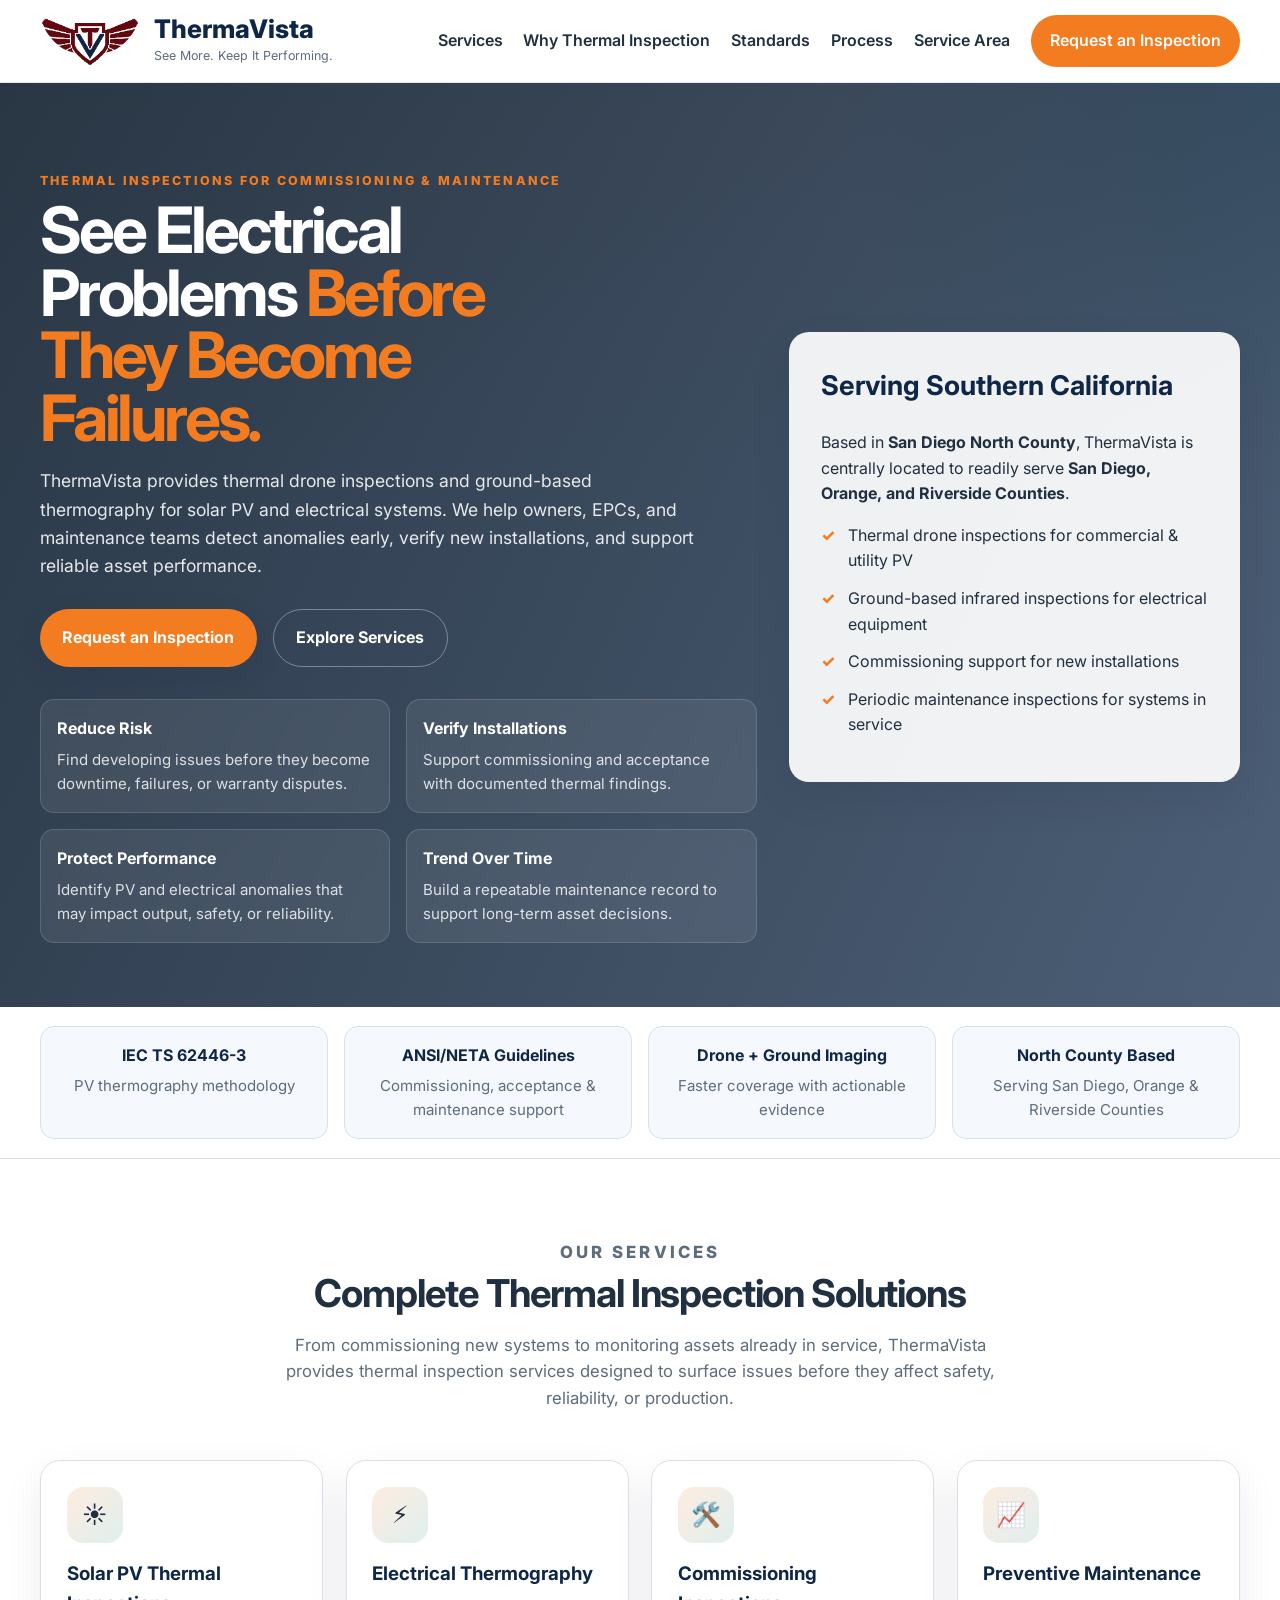
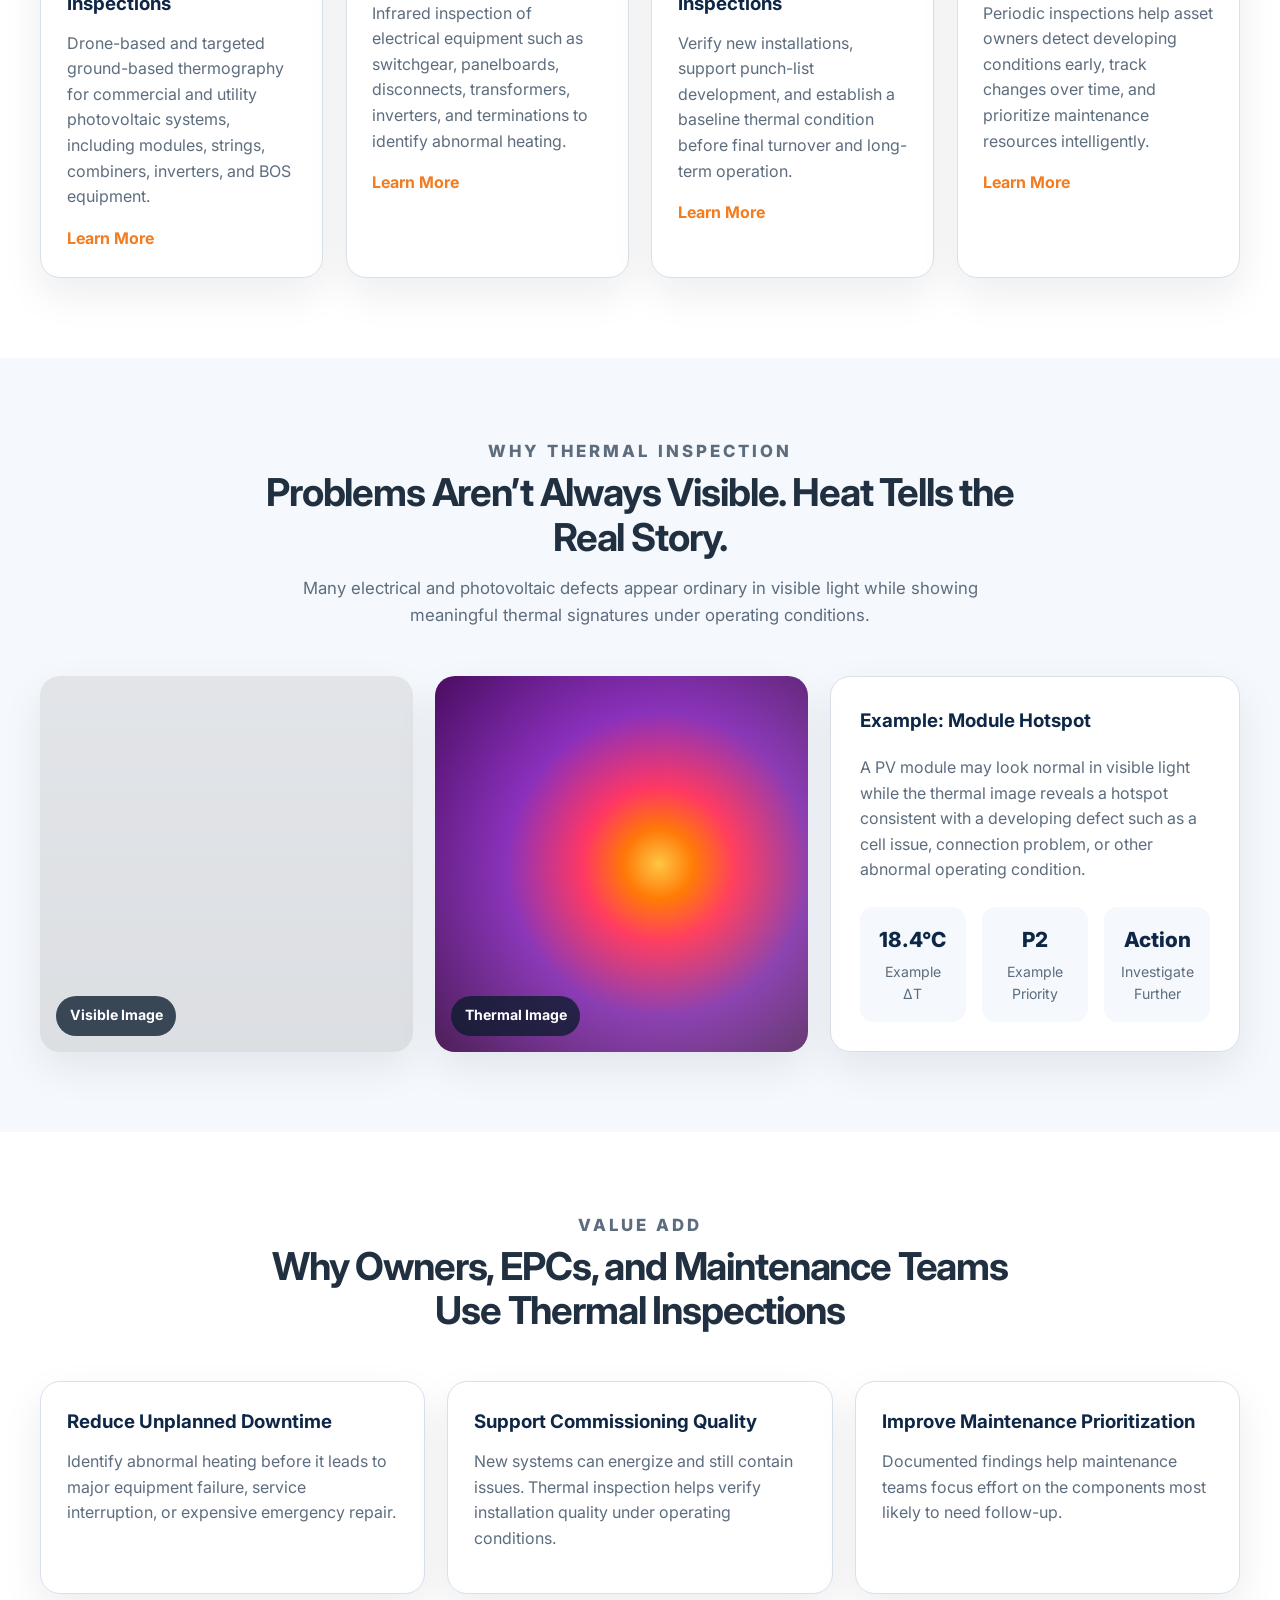
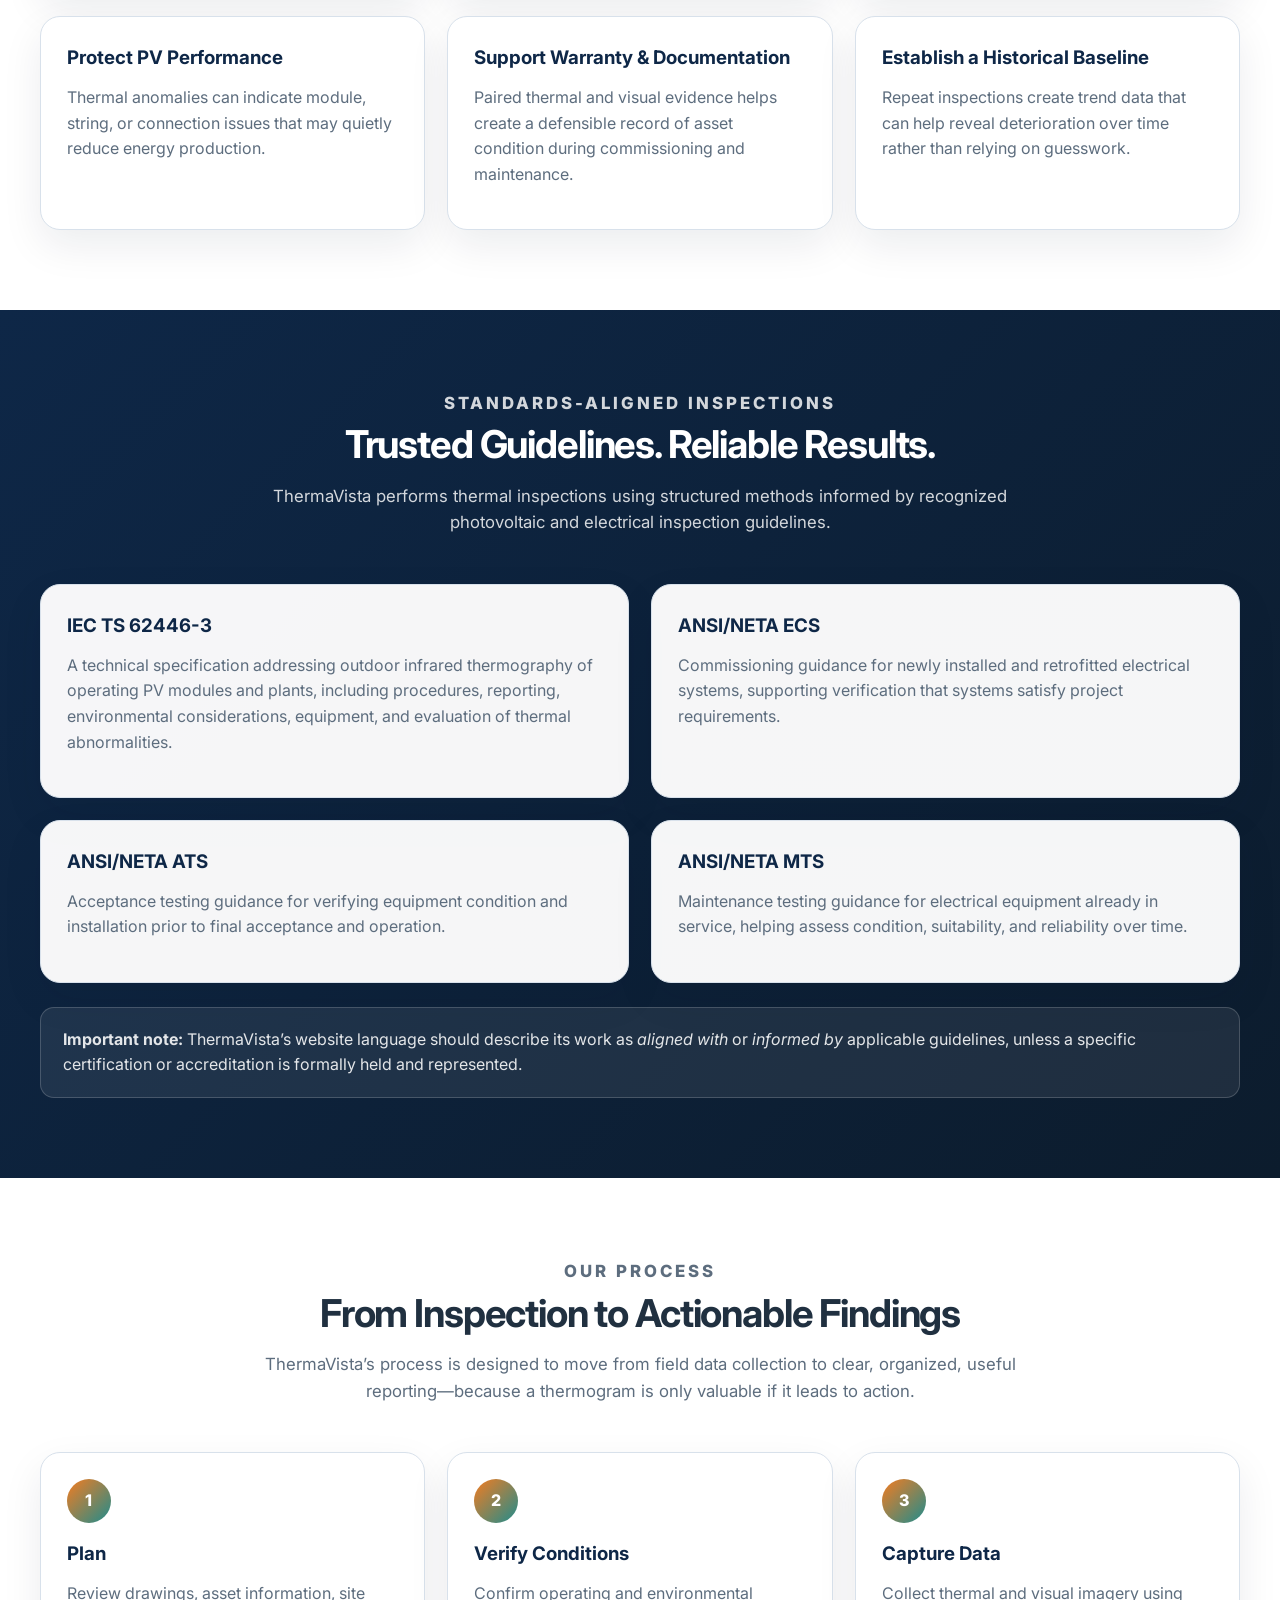
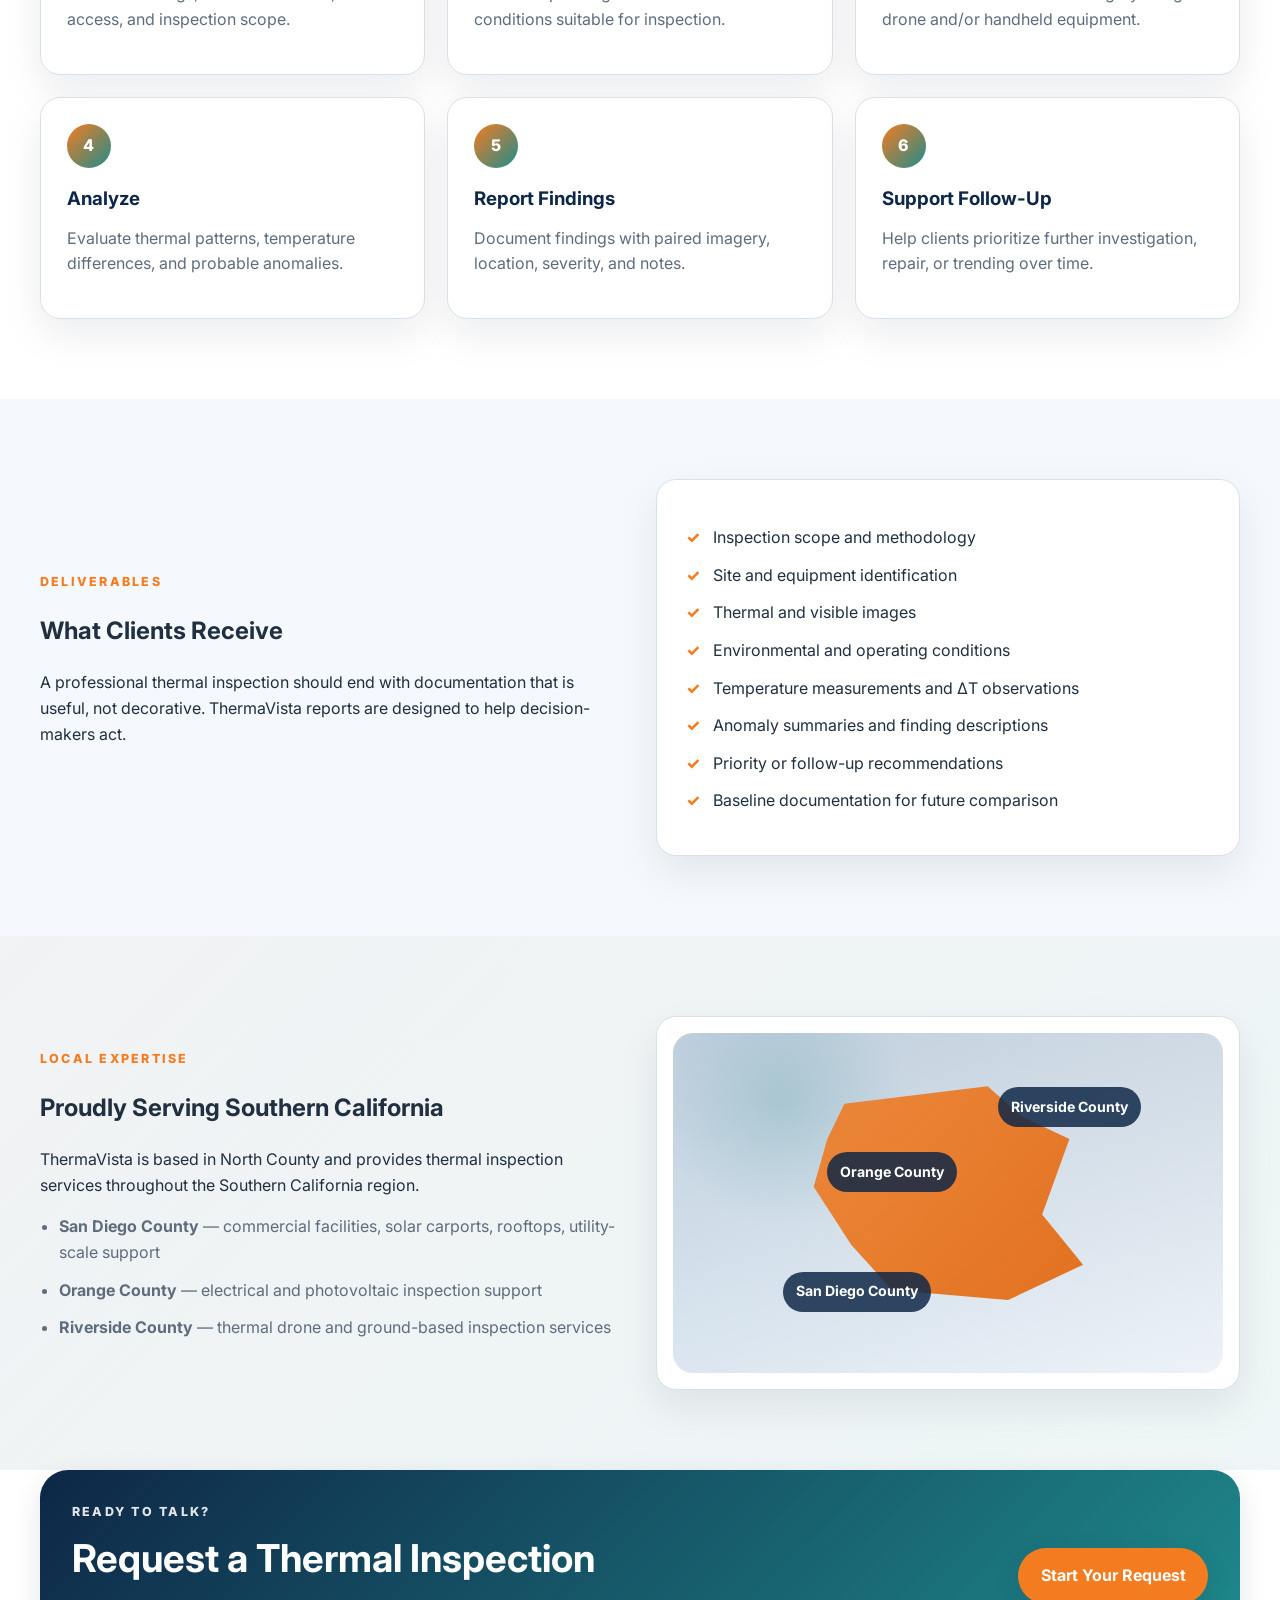
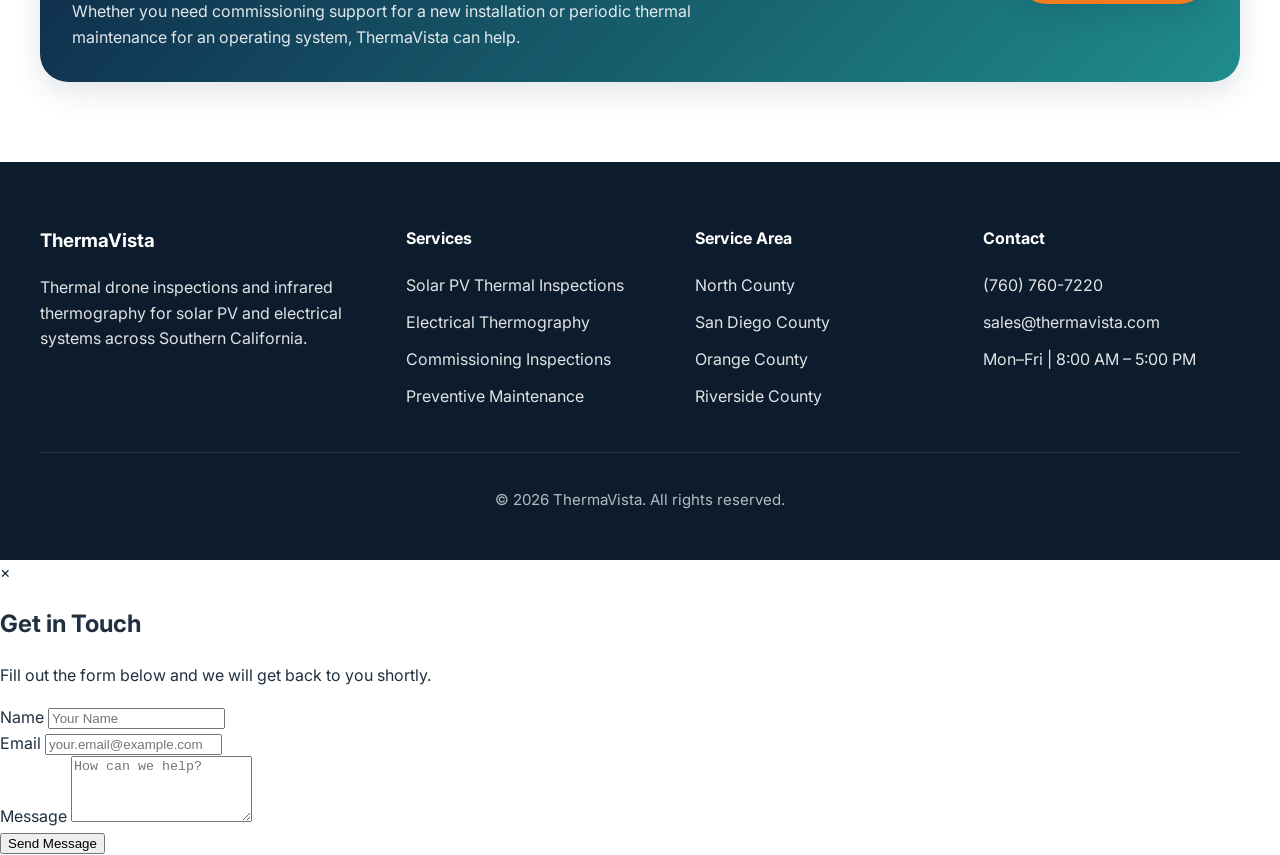
==== index.html @ e704f7e8 "Initial checkin of foundation files" ====
<!DOCTYPE html>

<!-- TODO:
  Add web3forms for email submissions for contacts
  -->
<html lang="en">
<head>
  <meta charset="UTF-8" />
  <meta
    name="viewport"
    content="width=device-width, initial-scale=1.0"
  />
  <meta
    name="description"
    content="ThermaVista provides thermal drone inspections and thermal camera inspections for commissioning and maintenance of solar PV and electrical systems throughout San Diego, Orange, and Riverside Counties."
  />
  <meta
    name="keywords"
    content="thermal inspection, thermography, drone thermal inspection, solar PV inspection, electrical thermography, infrared inspection, IEC TS 62446-3, ANSI NETA, San Diego, Orange County, Riverside County"
  />
  <meta name="author" content="ThermaVista" />
  <title>ThermaVista | Thermal Inspections for Solar PV & Electrical Systems</title>
  <link rel="preconnect" href="https://fonts.googleapis.com" />
  <link rel="preconnect" href="https://fonts.gstatic.com" crossorigin />
  <link
    href="https://fonts.googleapis.com/css2?family=Inter:wght@400;500;600;700;800&display=swap"
    rel="stylesheet"
  />
  <link rel="stylesheet" href="./css/style.css" />
</head>
<body>
<header class="site-header">
  <div class="container header-inner">
    <a href="#" class="brand" aria-label="ThermaVista Home">
      <div class="brand-mark"></div>
      <div class="brand-text">
        <span class="brand-name">ThermaVista</span>
        <span class="brand-tagline">See More. Keep It Performing.</span>
      </div>
    </a>

    <input type="checkbox" id="nav-toggle" class="nav-toggle" />
    <label for="nav-toggle" class="nav-toggle-label" aria-label="Toggle navigation">
      <span></span>
      <span></span>
      <span></span>
    </label>

    <nav class="site-nav" aria-label="Primary">
      <ul>
        <li><a href="#services">Services</a></li>
        <li><a href="#why">Why Thermal Inspection</a></li>
        <li><a href="#standards">Standards</a></li>
        <li><a href="#process">Process</a></li>
        <li><a href="#service-area">Service Area</a></li>
        <li><a href="#contact" class="btn btn-nav" onclick="togglePopup(true)">Request an Inspection</a></li> <!-- https://docs.web3forms.com/getting-started/examples/basic-html-contact-form -->
      </ul>
    </nav>
  </div>
</header>

<main>
  <!-- HERO -->
  <section class="hero">
    <div class="hero-overlay"></div>
    <div class="container hero-grid">
      <div class="hero-copy">
        <p class="eyebrow">THERMAL INSPECTIONS FOR COMMISSIONING & MAINTENANCE</p>
        <h1>
          See Electrical Problems
          <span>Before They Become Failures.</span>
        </h1>
        <p class="hero-text">
          ThermaVista provides thermal drone inspections and ground-based thermography
          for solar PV and electrical systems. We help owners, EPCs, and maintenance teams
          detect anomalies early, verify new installations, and support reliable asset performance.
        </p>

        <div class="hero-actions">
          <a href="#contact" class="btn btn-primary">Request an Inspection</a>
          <a href="#services" class="btn btn-secondary">Explore Services</a>
        </div>

        <div class="hero-highlights">
          <article class="highlight-card">
            <h3>Reduce Risk</h3>
            <p>Find developing issues before they become downtime, failures, or warranty disputes.</p>
          </article>
          <article class="highlight-card">
            <h3>Verify Installations</h3>
            <p>Support commissioning and acceptance with documented thermal findings.</p>
          </article>
          <article class="highlight-card">
            <h3>Protect Performance</h3>
            <p>Identify PV and electrical anomalies that may impact output, safety, or reliability.</p>
          </article>
          <article class="highlight-card">
            <h3>Trend Over Time</h3>
            <p>Build a repeatable maintenance record to support long-term asset decisions.</p>
          </article>
        </div>
      </div>

      <div class="hero-panel">
        <div class="hero-panel-card">
          <h2>Serving Southern California</h2>
          <p>
            Based in <strong>San Diego North County</strong>, ThermaVista is centrally located to readily serve
            <strong>San Diego, Orange, and Riverside Counties</strong>.
          </p>
          <ul class="check-list">
            <li>Thermal drone inspections for commercial & utility PV</li>
            <li>Ground-based infrared inspections for electrical equipment</li>
            <li>Commissioning support for new installations</li>
            <li>Periodic maintenance inspections for systems in service</li>
          </ul>
        </div>
      </div>
    </div>
  </section>

  <!-- TRUST BAR -->
  <section class="trust-bar">
    <div class="container trust-grid">
      <div class="trust-item">
        <strong>IEC TS 62446-3</strong>
        <span>PV thermography methodology</span>
      </div>
      <div class="trust-item">
        <strong>ANSI/NETA Guidelines</strong>
        <span>Commissioning, acceptance & maintenance support</span>
      </div>
      <div class="trust-item">
        <strong>Drone + Ground Imaging</strong>
        <span>Faster coverage with actionable evidence</span>
      </div>
      <div class="trust-item">
        <strong>North County Based</strong>
        <span>Serving San Diego, Orange & Riverside Counties</span>
      </div>
    </div>
  </section>

  <!-- SERVICES -->
  <section id="services" class="section">
    <div class="container">
      <div class="section-heading">
        <p class="eyebrow">OUR SERVICES</p>
        <h2>Complete Thermal Inspection Solutions</h2>
        <p>
          From commissioning new systems to monitoring assets already in service,
          ThermaVista provides thermal inspection services designed to surface issues
          before they affect safety, reliability, or production.
        </p>
      </div>

      <div class="card-grid four-up">
        <article class="service-card">
          <div class="card-icon">☀️</div>
          <h3>Solar PV Thermal Inspections</h3>
          <p>
            Drone-based and targeted ground-based thermography for commercial and utility
            photovoltaic systems, including modules, strings, combiners, inverters, and BOS equipment.
          </p>
          <a href="#contact" class="text-link">Learn More</a>
        </article>

        <article class="service-card">
          <div class="card-icon">⚡</div>
          <h3>Electrical Thermography</h3>
          <p>
            Infrared inspection of electrical equipment such as switchgear, panelboards,
            disconnects, transformers, inverters, and terminations to identify abnormal heating.
          </p>
          <a href="#contact" class="text-link">Learn More</a>
        </article>

        <article class="service-card">
          <div class="card-icon">🛠️</div>
          <h3>Commissioning Inspections</h3>
          <p>
            Verify new installations, support punch-list development, and establish a baseline
            thermal condition before final turnover and long-term operation.
          </p>
          <a href="#contact" class="text-link">Learn More</a>
        </article>

        <article class="service-card">
          <div class="card-icon">📈</div>
          <h3>Preventive Maintenance</h3>
          <p>
            Periodic inspections help asset owners detect developing conditions early,
            track changes over time, and prioritize maintenance resources intelligently.
          </p>
          <a href="#contact" class="text-link">Learn More</a>
        </article>
      </div>
    </div>
  </section>

  <!-- WHY -->
  <section id="why" class="section section-alt">
    <div class="container">
      <div class="section-heading">
        <p class="eyebrow">WHY THERMAL INSPECTION</p>
        <h2>Problems Aren’t Always Visible. Heat Tells the Real Story.</h2>
        <p>
          Many electrical and photovoltaic defects appear ordinary in visible light
          while showing meaningful thermal signatures under operating conditions.
        </p>
      </div>

      <div class="why-grid">
        <div class="image-panel visible-image">
          <div class="image-label">Visible Image</div>
        </div>

        <div class="image-panel thermal-image">
          <div class="image-label">Thermal Image</div>
        </div>

        <article class="finding-card">
          <h3>Example: Module Hotspot</h3>
          <p>
            A PV module may look normal in visible light while the thermal image reveals
            a hotspot consistent with a developing defect such as a cell issue, connection
            problem, or other abnormal operating condition.
          </p>

          <div class="finding-metrics">
            <div class="metric">
              <span class="metric-value">18.4°C</span>
              <span class="metric-label">Example ΔT</span>
            </div>
            <div class="metric">
              <span class="metric-value">P2</span>
              <span class="metric-label">Example Priority</span>
            </div>
            <div class="metric">
              <span class="metric-value">Action</span>
              <span class="metric-label">Investigate Further</span>
            </div>
          </div>
        </article>
      </div>
    </div>
  </section>

  <!-- VALUE -->
  <section class="section">
    <div class="container">
      <div class="section-heading">
        <p class="eyebrow">VALUE ADD</p>
        <h2>Why Owners, EPCs, and Maintenance Teams Use Thermal Inspections</h2>
      </div>

      <div class="card-grid three-up">
        <article class="value-card">
          <h3>Reduce Unplanned Downtime</h3>
          <p>
            Identify abnormal heating before it leads to major equipment failure,
            service interruption, or expensive emergency repair.
          </p>
        </article>

        <article class="value-card">
          <h3>Support Commissioning Quality</h3>
          <p>
            New systems can energize and still contain issues. Thermal inspection helps
            verify installation quality under operating conditions.
          </p>
        </article>

        <article class="value-card">
          <h3>Improve Maintenance Prioritization</h3>
          <p>
            Documented findings help maintenance teams focus effort on the components
            most likely to need follow-up.
          </p>
        </article>

        <article class="value-card">
          <h3>Protect PV Performance</h3>
          <p>
            Thermal anomalies can indicate module, string, or connection issues that may
            quietly reduce energy production.
          </p>
        </article>

        <article class="value-card">
          <h3>Support Warranty & Documentation</h3>
          <p>
            Paired thermal and visual evidence helps create a defensible record of asset
            condition during commissioning and maintenance.
          </p>
        </article>

        <article class="value-card">
          <h3>Establish a Historical Baseline</h3>
          <p>
            Repeat inspections create trend data that can help reveal deterioration over
            time rather than relying on guesswork.
          </p>
        </article>
      </div>
    </div>
  </section>

  <!-- STANDARDS -->
  <section id="standards" class="section section-dark">
    <div class="container">
      <div class="section-heading section-heading-light">
        <p class="eyebrow">STANDARDS-ALIGNED INSPECTIONS</p>
        <h2>Trusted Guidelines. Reliable Results.</h2>
        <p>
          ThermaVista performs thermal inspections using structured methods informed by
          recognized photovoltaic and electrical inspection guidelines.
        </p>
      </div>

      <div class="standards-grid">
        <article class="standard-card">
          <h3>IEC TS 62446-3</h3>
          <p>
            A technical specification addressing outdoor infrared thermography of operating
            PV modules and plants, including procedures, reporting, environmental considerations,
            equipment, and evaluation of thermal abnormalities.
          </p>
        </article>

        <article class="standard-card">
          <h3>ANSI/NETA ECS</h3>
          <p>
            Commissioning guidance for newly installed and retrofitted electrical systems,
            supporting verification that systems satisfy project requirements.
          </p>
        </article>

        <article class="standard-card">
          <h3>ANSI/NETA ATS</h3>
          <p>
            Acceptance testing guidance for verifying equipment condition and installation
            prior to final acceptance and operation.
          </p>
        </article>

        <article class="standard-card">
          <h3>ANSI/NETA MTS</h3>
          <p>
            Maintenance testing guidance for electrical equipment already in service, helping
            assess condition, suitability, and reliability over time.
          </p>
        </article>
      </div>

      <div class="standards-note">
        <p>
          <strong>Important note:</strong> ThermaVista’s website language should describe
          its work as <em>aligned with</em> or <em>informed by</em> applicable guidelines,
          unless a specific certification or accreditation is formally held and represented.
        </p>
      </div>
    </div>
  </section>

  <!-- PROCESS -->
  <section id="process" class="section">
    <div class="container">
      <div class="section-heading">
        <p class="eyebrow">OUR PROCESS</p>
        <h2>From Inspection to Actionable Findings</h2>
        <p>
          ThermaVista’s process is designed to move from field data collection to clear,
          organized, useful reporting—because a thermogram is only valuable if it leads to action.
        </p>
      </div>

      <div class="process-grid">
        <article class="process-step">
          <span class="step-number">1</span>
          <h3>Plan</h3>
          <p>Review drawings, asset information, site access, and inspection scope.</p>
        </article>

        <article class="process-step">
          <span class="step-number">2</span>
          <h3>Verify Conditions</h3>
          <p>Confirm operating and environmental conditions suitable for inspection.</p>
        </article>

        <article class="process-step">
          <span class="step-number">3</span>
          <h3>Capture Data</h3>
          <p>Collect thermal and visual imagery using drone and/or handheld equipment.</p>
        </article>

        <article class="process-step">
          <span class="step-number">4</span>
          <h3>Analyze</h3>
          <p>Evaluate thermal patterns, temperature differences, and probable anomalies.</p>
        </article>

        <article class="process-step">
          <span class="step-number">5</span>
          <h3>Report Findings</h3>
          <p>Document findings with paired imagery, location, severity, and notes.</p>
        </article>

        <article class="process-step">
          <span class="step-number">6</span>
          <h3>Support Follow-Up</h3>
          <p>Help clients prioritize further investigation, repair, or trending over time.</p>
        </article>
      </div>
    </div>
  </section>

  <!-- DELIVERABLES -->
  <section class="section section-alt">
    <div class="container deliverables-grid">
      <div>
        <p class="eyebrow">DELIVERABLES</p>
        <h2>What Clients Receive</h2>
        <p>
          A professional thermal inspection should end with documentation that is useful,
          not decorative. ThermaVista reports are designed to help decision-makers act.
        </p>
      </div>

      <div class="deliverables-card">
        <ul class="check-list">
          <li>Inspection scope and methodology</li>
          <li>Site and equipment identification</li>
          <li>Thermal and visible images</li>
          <li>Environmental and operating conditions</li>
          <li>Temperature measurements and ΔT observations</li>
          <li>Anomaly summaries and finding descriptions</li>
          <li>Priority or follow-up recommendations</li>
          <li>Baseline documentation for future comparison</li>
        </ul>
      </div>
    </div>
  </section>

  <!-- SERVICE AREA -->
  <section id="service-area" class="section service-area">
    <div class="container service-area-grid">
      <div>
        <p class="eyebrow">LOCAL EXPERTISE</p>
        <h2>Proudly Serving Southern California</h2>
        <p>
          ThermaVista is based in North County and provides thermal inspection services
          throughout the Southern California region.
        </p>
        <ul class="service-area-list">
          <li><strong>San Diego County</strong> — commercial facilities, solar carports, rooftops, utility-scale support</li>
          <li><strong>Orange County</strong> — electrical and photovoltaic inspection support</li>
          <li><strong>Riverside County</strong> — thermal drone and ground-based inspection services</li>
        </ul>
      </div>

      <div class="map-card">
        <div class="map-placeholder">
          <div class="map-region sd">San Diego County</div>
          <div class="map-region oc">Orange County</div>
          <div class="map-region rc">Riverside County</div>
        </div>
      </div>
    </div>
  </section>

  <!-- CTA -->
  <section class="cta-section">
    <div class="container cta-card">
      <div>
        <p class="eyebrow">READY TO TALK?</p>
        <h2>Request a Thermal Inspection</h2>
        <p>
          Whether you need commissioning support for a new installation or periodic
          thermal maintenance for an operating system, ThermaVista can help.
        </p>
      </div>
      <a href="#contact" class="btn btn-primary">Start Your Request</a>
    </div>
  </section>
</main>

<footer id="contact" class="site-footer">
  <div class="container footer-grid">
    <div>
      <h3>ThermaVista</h3>
      <p>
        Thermal drone inspections and infrared thermography for solar PV and
        electrical systems across Southern California.
      </p>
    </div>

    <div>
      <h4>Services</h4>
      <ul class="footer-links">
        <li><a href="#services">Solar PV Thermal Inspections</a></li>
        <li><a href="#services">Electrical Thermography</a></li>
        <li><a href="#services">Commissioning Inspections</a></li>
        <li><a href="#services">Preventive Maintenance</a></li>
      </ul>
    </div>

    <div>
      <h4>Service Area</h4>
      <ul class="footer-links">
        <li>North County</li>
        <li>San Diego County</li>
        <li>Orange County</li>
        <li>Riverside County</li>
      </ul>
    </div>

    <div>
      <h4>Contact</h4>
      <ul class="footer-links">
        <li><a href="tel:+17607607220">(760) 760-7220</a></li>
        <li><a href="mailto:sales@thermavista.com">sales@thermavista.com</a></li>
        <li>Mon–Fri | 8:00 AM – 5:00 PM</li>
      </ul>
    </div>
  </div>

  <div class="container footer-bottom">
    <p>© 2026 ThermaVista. All rights reserved.</p>
  </div>
</footer>

<!-- Popup Modal Overlay -->
<div id="contactModal" class="modal-overlay">
  <div class="modal-content">
    <!-- Close Button -->
    <span class="close-btn" onclick="togglePopup(false)">&times;</span>

    <h2>Get in Touch</h2>
    <p>Fill out the form below and we will get back to you shortly.</p>

    <!-- Contact Form -->
    <form id="contactForm" onsubmit="handleFormSubmit(event)">
      <div class="form-group">
        <label for="name">Name</label>
        <input type="text" id="name" required placeholder="Your Name">
      </div>

      <div class="form-group">
        <label for="email">Email</label>
        <input type="email" id="email" required placeholder="your.email@example.com">
      </div>

      <div class="form-group">
        <label for="message">Message</label>
        <textarea id="message" rows="4" required placeholder="How can we help?"></textarea>
      </div>

      <button type="submit" class="submit-btn">Send Message</button>
    </form>
  </div>
</div>


</body>
</html>
---- css/style.css ----
:root {
  --color-navy: #0e2747;
  --color-navy-2: #14365f;
  --color-teal: #1f8c8d;
  --color-orange: #f47c20;
  --color-orange-dark: #df6710;
  --color-white: #ffffff;
  --color-bg: #f5f8fc;
  --color-bg-alt: #eef3f8;
  --color-border: #d8e1eb;
  --color-text: #203040;
  --color-text-soft: #5d6d7e;
  --color-dark: #0c1c2d;
  --shadow-soft: 0 16px 40px rgba(8, 28, 52, 0.08);
  --shadow-card: 0 10px 28px rgba(14, 39, 71, 0.12);
  --radius-lg: 20px;
  --radius-md: 14px;
  --radius-sm: 10px;
  --max-width: 1200px;
  --transition: 0.25s ease;
}

*,
*::before,
*::after {
  box-sizing: border-box;
}

html {
  scroll-behavior: smooth;
}

body {
  margin: 0;
  font-family: "Inter", system-ui, -apple-system, BlinkMacSystemFont, "Segoe UI", sans-serif;
  color: var(--color-text);
  background: var(--color-white);
  line-height: 1.6;
}

img {
  max-width: 100%;
  display: block;
}

a {
  color: inherit;
  text-decoration: none;
}

ul {
  padding-left: 1.2rem;
}

.container {
  width: min(100% - 2rem, var(--max-width));
  margin: 0 auto;
}

.section {
  padding: 5rem 0;
}

.section-alt {
  background: var(--color-bg);
}

.section-dark {
  background: linear-gradient(135deg, var(--color-navy), var(--color-dark));
  color: var(--color-white);
}

.section-heading {
  max-width: 760px;
  margin: 0 auto 3rem;
  text-align: center;
}

.section-heading h2 {
  margin: 0.35rem 0 1rem;
  font-size: clamp(2rem, 3vw, 2.75rem);
  line-height: 1.15;
  letter-spacing: -0.03em;
}

.section-heading p {
  margin: 0;
  color: var(--color-text-soft);
  font-size: 1.05rem;
}

.section-heading-light p {
  color: rgba(255, 255, 255, 0.82);
}

.eyebrow {
  margin: 0;
  font-size: 0.78rem;
  font-weight: 800;
  letter-spacing: 0.18em;
  color: var(--color-orange);
}

.btn {
  display: inline-flex;
  align-items: center;
  justify-content: center;
  padding: 0.95rem 1.4rem;
  border-radius: 999px;
  font-weight: 700;
  transition: transform var(--transition), background var(--transition), color var(--transition), border var(--transition);
  cursor: pointer;
}

.btn:hover {
  transform: translateY(-2px);
}

.btn-primary {
  background: var(--color-orange);
  color: var(--color-white);
  box-shadow: var(--shadow-card);
}

.btn-primary:hover {
  background: var(--color-orange-dark);
}

.btn-secondary {
  background: transparent;
  color: var(--color-white);
  border: 1.5px solid rgba(255, 255, 255, 0.35);
}

.btn-secondary:hover {
  border-color: rgba(255, 255, 255, 0.7);
}

.btn-nav {
  background: var(--color-orange);
  color: var(--color-white) !important;
  padding: 0.8rem 1.2rem;
}

.text-link {
  font-weight: 700;
  color: var(--color-orange);
}

.text-link:hover {
  text-decoration: underline;
}

/* HEADER */
.site-header {
  position: sticky;
  top: 0;
  z-index: 1000;
  background: rgba(255, 255, 255, 0.95);
  backdrop-filter: blur(12px);
  border-bottom: 1px solid rgba(216, 225, 235, 0.7);
}

.header-inner {
  display: flex;
  align-items: center;
  justify-content: space-between;
  min-height: 82px;
  gap: 1.25rem;
}

.brand {
  display: flex;
  align-items: center;
  gap: 0.9rem;
  min-width: 0;
}

.brand-mark {
  width: 100px;
  height: 50px;
  border-radius: 14px;
  display: grid;
  place-items: center;
  background: url("/img/tv_logo.png") center/cover no-repeat;

  /*background: linear-gradient(135deg, var(--color-navy), var(--color-teal));*/
  /*color: var(--color-white);*/
  /*font-weight: 800;*/
  letter-spacing: -0.03em;
}

.brand-text {
  display: flex;
  flex-direction: column;
  min-width: 0;
}

.brand-name {
  font-size: 1.6rem;
  font-weight: 800;
  color: var(--color-navy);
  line-height: 1;
}

.brand-tagline {
  font-size: 0.78rem;
  color: var(--color-text-soft);
  margin-top: 0.25rem;
}

.site-nav ul {
  display: flex;
  align-items: center;
  gap: 1.3rem;
  list-style: none;
  margin: 0;
  padding: 0;
}

.site-nav a {
  font-weight: 600;
  color: var(--color-text);
}

.site-nav a:hover {
  color: var(--color-orange);
}

.nav-toggle,
.nav-toggle-label {
  display: none;
}

/* HERO */
.hero {
  position: relative;
  overflow: hidden;
  background:
    linear-gradient(115deg, rgba(12, 28, 45, 0.88), rgba(14, 39, 71, 0.74)),
    radial-gradient(circle at top right, rgba(31, 140, 141, 0.28), transparent 28%),
    linear-gradient(180deg, rgba(244, 124, 32, 0.1), transparent 40%),
    url("https://images.unsplash.com/photo-1509391366360-2e959784a276?auto=format&fit=crop&w=1600&q=80") center/cover no-repeat;
  color: var(--color-white);
  padding: 5.5rem 0 4rem;
}

.hero-overlay {
  position: absolute;
  inset: 0;
  pointer-events: none;
}

.hero-grid {
  position: relative;
  display: grid;
  grid-template-columns: 1.35fr 0.85fr;
  gap: 2rem;
  align-items: center;
}

.hero-copy h1 {
  margin: 0.5rem 0 1rem;
  font-size: clamp(2.75rem, 5vw, 4.8rem);
  line-height: 0.98;
  letter-spacing: -0.05em;
  max-width: 11ch;
}

.hero-copy h1 span {
  color: var(--color-orange);
}

.hero-text {
  max-width: 670px;
  font-size: 1.1rem;
  color: rgba(255, 255, 255, 0.88);
  margin-bottom: 1.8rem;
}

.hero-actions {
  display: flex;
  flex-wrap: wrap;
  gap: 1rem;
  margin-bottom: 2rem;
}

.hero-highlights {
  display: grid;
  grid-template-columns: repeat(2, minmax(0, 1fr));
  gap: 1rem;
}

.highlight-card {
  background: rgba(255, 255, 255, 0.08);
  border: 1px solid rgba(255, 255, 255, 0.14);
  border-radius: var(--radius-md);
  padding: 1rem 1rem 1rem 1rem;
  backdrop-filter: blur(8px);
}

.highlight-card h3 {
  margin: 0 0 0.4rem;
  font-size: 1rem;
}

.highlight-card p {
  margin: 0;
  font-size: 0.94rem;
  color: rgba(255, 255, 255, 0.82);
}

.hero-panel-card {
  background: rgba(255, 255, 255, 0.92);
  color: var(--color-text);
  border-radius: var(--radius-lg);
  padding: 2rem;
  box-shadow: var(--shadow-soft);
}

.hero-panel-card h2 {
  margin-top: 0;
  font-size: 1.7rem;
  color: var(--color-navy);
}

.check-list {
  margin: 1rem 0 0;
  padding: 0;
  list-style: none;
}

.check-list li {
  position: relative;
  padding-left: 1.7rem;
  margin-bottom: 0.75rem;
}

.check-list li::before {
  content: "✓";
  position: absolute;
  left: 0;
  top: 0;
  color: var(--color-orange);
  font-weight: 800;
}

/* TRUST BAR */
.trust-bar {
  background: var(--color-white);
  border-bottom: 1px solid var(--color-border);
}

.trust-grid {
  display: grid;
  grid-template-columns: repeat(4, 1fr);
  gap: 1rem;
  padding: 1.2rem 0;
}

.trust-item {
  background: var(--color-bg);
  border: 1px solid var(--color-border);
  border-radius: var(--radius-md);
  padding: 1rem;
  text-align: center;
}

.trust-item strong {
  display: block;
  color: var(--color-navy);
  margin-bottom: 0.3rem;
}

.trust-item span {
  display: block;
  color: var(--color-text-soft);
  font-size: 0.94rem;
}

/* GRIDS */
.card-grid {
  display: grid;
  gap: 1.4rem;
}

.four-up {
  grid-template-columns: repeat(4, 1fr);
}

.three-up {
  grid-template-columns: repeat(3, 1fr);
}

.service-card,
.value-card,
.standard-card,
.process-step,
.finding-card,
.deliverables-card,
.map-card {
  background: var(--color-white);
  border: 1px solid var(--color-border);
  border-radius: var(--radius-lg);
  box-shadow: var(--shadow-soft);
}

.service-card,
.value-card,
.standard-card,
.process-step {
  padding: 1.6rem;
}

.service-card h3,
.value-card h3,
.standard-card h3,
.process-step h3 {
  margin-top: 0;
  margin-bottom: 0.75rem;
  color: var(--color-navy);
}

.service-card p,
.value-card p,
.standard-card p,
.process-step p {
  margin: 0 0 1rem;
  color: var(--color-text-soft);
}

.card-icon {
  width: 56px;
  height: 56px;
  display: grid;
  place-items: center;
  border-radius: 16px;
  margin-bottom: 1rem;
  font-size: 1.5rem;
  background: linear-gradient(135deg, rgba(244, 124, 32, 0.14), rgba(31, 140, 141, 0.14));
}

/* WHY */
.why-grid {
  display: grid;
  grid-template-columns: 1fr 1fr 1.1fr;
  gap: 1.4rem;
  align-items: stretch;
}

.image-panel {
  min-height: 330px;
  border-radius: var(--radius-lg);
  overflow: hidden;
  position: relative;
  box-shadow: var(--shadow-soft);
}

.visible-image {
  background:
    linear-gradient(rgba(0, 0, 0, 0.08), rgba(0, 0, 0, 0.1)),
    url("https://images.unsplash.com/photo-1509391366360-2e959784a276?auto=format&fit=crop&w=1200&q=80") center/cover no-repeat;
}

.thermal-image {
  background:
    linear-gradient(135deg, rgba(255, 0, 102, 0.15), rgba(255, 204, 0, 0.18)),
    radial-gradient(circle at 60% 50%, #ffd54a 0%, #ff7a00 12%, #ff2f6d 26%, #742dd2 52%, #2a0f5f 100%);
}

.image-label {
  position: absolute;
  left: 1rem;
  bottom: 1rem;
  background: rgba(12, 28, 45, 0.78);
  color: var(--color-white);
  padding: 0.55rem 0.85rem;
  border-radius: 999px;
  font-size: 0.88rem;
  font-weight: 700;
}

.finding-card {
  padding: 1.8rem;
}

.finding-card h3 {
  margin-top: 0;
  color: var(--color-navy);
}

.finding-card p {
  color: var(--color-text-soft);
}

.finding-metrics {
  display: grid;
  grid-template-columns: repeat(3, 1fr);
  gap: 1rem;
  margin-top: 1.5rem;
}

.metric {
  background: var(--color-bg);
  border-radius: var(--radius-md);
  padding: 1rem;
  text-align: center;
}

.metric-value {
  display: block;
  color: var(--color-navy);
  font-weight: 800;
  font-size: 1.3rem;
}

.metric-label {
  display: block;
  color: var(--color-text-soft);
  font-size: 0.88rem;
  margin-top: 0.3rem;
}

/* STANDARDS */
.standards-grid {
  display: grid;
  grid-template-columns: repeat(2, 1fr);
  gap: 1.4rem;
}

.standard-card {
  background: rgba(255, 255, 255, 0.96);
}

.standards-note {
  margin-top: 1.5rem;
  padding: 1.2rem 1.4rem;
  border: 1px solid rgba(255, 255, 255, 0.18);
  border-radius: var(--radius-md);
  background: rgba(255, 255, 255, 0.08);
}

.standards-note p {
  margin: 0;
  color: rgba(255, 255, 255, 0.88);
}

/* PROCESS */
.process-grid {
  display: grid;
  grid-template-columns: repeat(3, 1fr);
  gap: 1.4rem;
}

.step-number {
  display: inline-grid;
  place-items: center;
  width: 44px;
  height: 44px;
  border-radius: 50%;
  margin-bottom: 1rem;
  background: linear-gradient(135deg, var(--color-orange), var(--color-teal));
  color: var(--color-white);
  font-weight: 800;
}

/* DELIVERABLES */
.deliverables-grid {
  display: grid;
  grid-template-columns: 1fr 1fr;
  gap: 2rem;
  align-items: center;
}

.deliverables-card {
  padding: 1.8rem;
}

/* SERVICE AREA */
.service-area {
  background:
    linear-gradient(135deg, rgba(14, 39, 71, 0.06), rgba(31, 140, 141, 0.08)),
    var(--color-white);
}

.service-area-grid {
  display: grid;
  grid-template-columns: 1fr 1fr;
  gap: 2rem;
  align-items: center;
}

.service-area-list {
  color: var(--color-text-soft);
}

.service-area-list li {
  margin-bottom: 0.75rem;
}

.map-card {
  padding: 1rem;
}

.map-placeholder {
  position: relative;
  min-height: 340px;
  border-radius: var(--radius-lg);
  background:
    linear-gradient(180deg, rgba(14, 39, 71, 0.12), rgba(14, 39, 71, 0.04)),
    radial-gradient(circle at 20% 20%, rgba(31, 140, 141, 0.18), transparent 24%),
    linear-gradient(135deg, #d8e6f2, #f6fbff);
  overflow: hidden;
}

.map-placeholder::before {
  content: "";
  position: absolute;
  inset: 12% 18% 14% 20%;
  background: linear-gradient(135deg, rgba(244, 124, 32, 0.85), rgba(223, 103, 16, 0.95));
  clip-path: polygon(18% 12%, 60% 5%, 70% 17%, 84% 26%, 76% 56%, 88% 76%, 66% 90%, 32% 86%, 20% 68%, 9% 45%, 13% 26%);
  border-radius: 20px;
  box-shadow: inset 0 0 0 4px rgba(255, 255, 255, 0.4);
}

.map-region {
  position: absolute;
  color: var(--color-white);
  background: rgba(14, 39, 71, 0.84);
  padding: 0.55rem 0.8rem;
  border-radius: 999px;
  font-weight: 700;
  font-size: 0.88rem;
  z-index: 2;
}

.sd {
  bottom: 18%;
  left: 20%;
}

.oc {
  top: 35%;
  left: 28%;
}

.rc {
  top: 16%;
  right: 15%;
}

/* CTA */
.cta-section {
  padding: 0 0 5rem;
}

.cta-card {
  background: linear-gradient(135deg, var(--color-navy), var(--color-teal));
  color: var(--color-white);
  border-radius: 28px;
  padding: 2rem;
  box-shadow: var(--shadow-card);
  display: flex;
  align-items: center;
  justify-content: space-between;
  gap: 1.5rem;
}

.cta-card h2 {
  margin: 0.4rem 0 0.6rem;
  font-size: clamp(1.8rem, 3vw, 2.6rem);
}

.cta-card p {
  margin: 0;
  color: rgba(255, 255, 255, 0.88);
  max-width: 700px;
}

/* FOOTER */
.site-footer {
  background: var(--color-dark);
  color: rgba(255, 255, 255, 0.88);
  padding-top: 4rem;
}

.footer-grid {
  display: grid;
  grid-template-columns: 1.3fr 1fr 1fr 1fr;
  gap: 2rem;
}

.site-footer h3,
.site-footer h4 {
  color: var(--color-white);
  margin-top: 0;
}

.footer-links {
  list-style: none;
  padding: 0;
  margin: 0;
}

.footer-links li {
  margin-bottom: 0.7rem;
}

.footer-links a:hover {
  color: var(--color-orange);
}

.footer-bottom {
  border-top: 1px solid rgba(255, 255, 255, 0.1);
  margin-top: 2rem;
  padding: 1.25rem 0 2rem;
  text-align: center;
  font-size: 0.94rem;
  color: rgba(255, 255, 255, 0.7);
}

/* RESPONSIVE */
@media (max-width: 1100px) {
  .hero-grid,
  .deliverables-grid,
  .service-area-grid {
    grid-template-columns: 1fr;
  }

  .four-up {
    grid-template-columns: repeat(2, 1fr);
  }

  .three-up {
    grid-template-columns: repeat(2, 1fr);
  }

  .why-grid {
    grid-template-columns: 1fr;
  }

  .trust-grid,
  .process-grid,
  .standards-grid {
    grid-template-columns: repeat(2, 1fr);
  }

  .footer-grid {
    grid-template-columns: repeat(2, 1fr);
  }

  .hero-copy h1 {
    max-width: 13ch;
  }
}

@media (max-width: 760px) {
  .section {
    padding: 4rem 0;
  }

  .header-inner {
    min-height: 74px;
  }

  .nav-toggle-label {
    display: flex;
    flex-direction: column;
    gap: 5px;
    cursor: pointer;
  }

  .nav-toggle-label span {
    width: 26px;
    height: 2.5px;
    border-radius: 999px;
    background: var(--color-navy);
    display: block;
  }

  .site-nav {
    position: absolute;
    top: 100%;
    left: 0;
    right: 0;
    background: var(--color-white);
    border-bottom: 1px solid var(--color-border);
    box-shadow: var(--shadow-soft);
    opacity: 0;
    transform: translateY(-8px);
    pointer-events: none;
    transition: all var(--transition);
  }

  .site-nav ul {
    flex-direction: column;
    align-items: stretch;
    padding: 1rem;
    gap: 0.6rem;
  }

  .site-nav a {
    display: block;
    padding: 0.8rem 0.95rem;
    border-radius: 10px;
  }

  .site-nav a:hover {
    background: var(--color-bg);
  }

  .nav-toggle:checked ~ .site-nav {
    opacity: 1;
    transform: translateY(0);
    pointer-events: auto;
  }

  .hero {
    padding-top: 4.25rem;
  }

  .hero-highlights,
  .four-up,
  .three-up,
  .trust-grid,
  .process-grid,
  .standards-grid,
  .footer-grid,
  .finding-metrics {
    grid-template-columns: 1fr;
  }

  .cta-card {
    flex-direction: column;
    align-items: flex-start;
  }

  .brand-name {
    font-size: 1.35rem;
  }

  .brand-tagline {
    font-size: 0.72rem;
  }
}
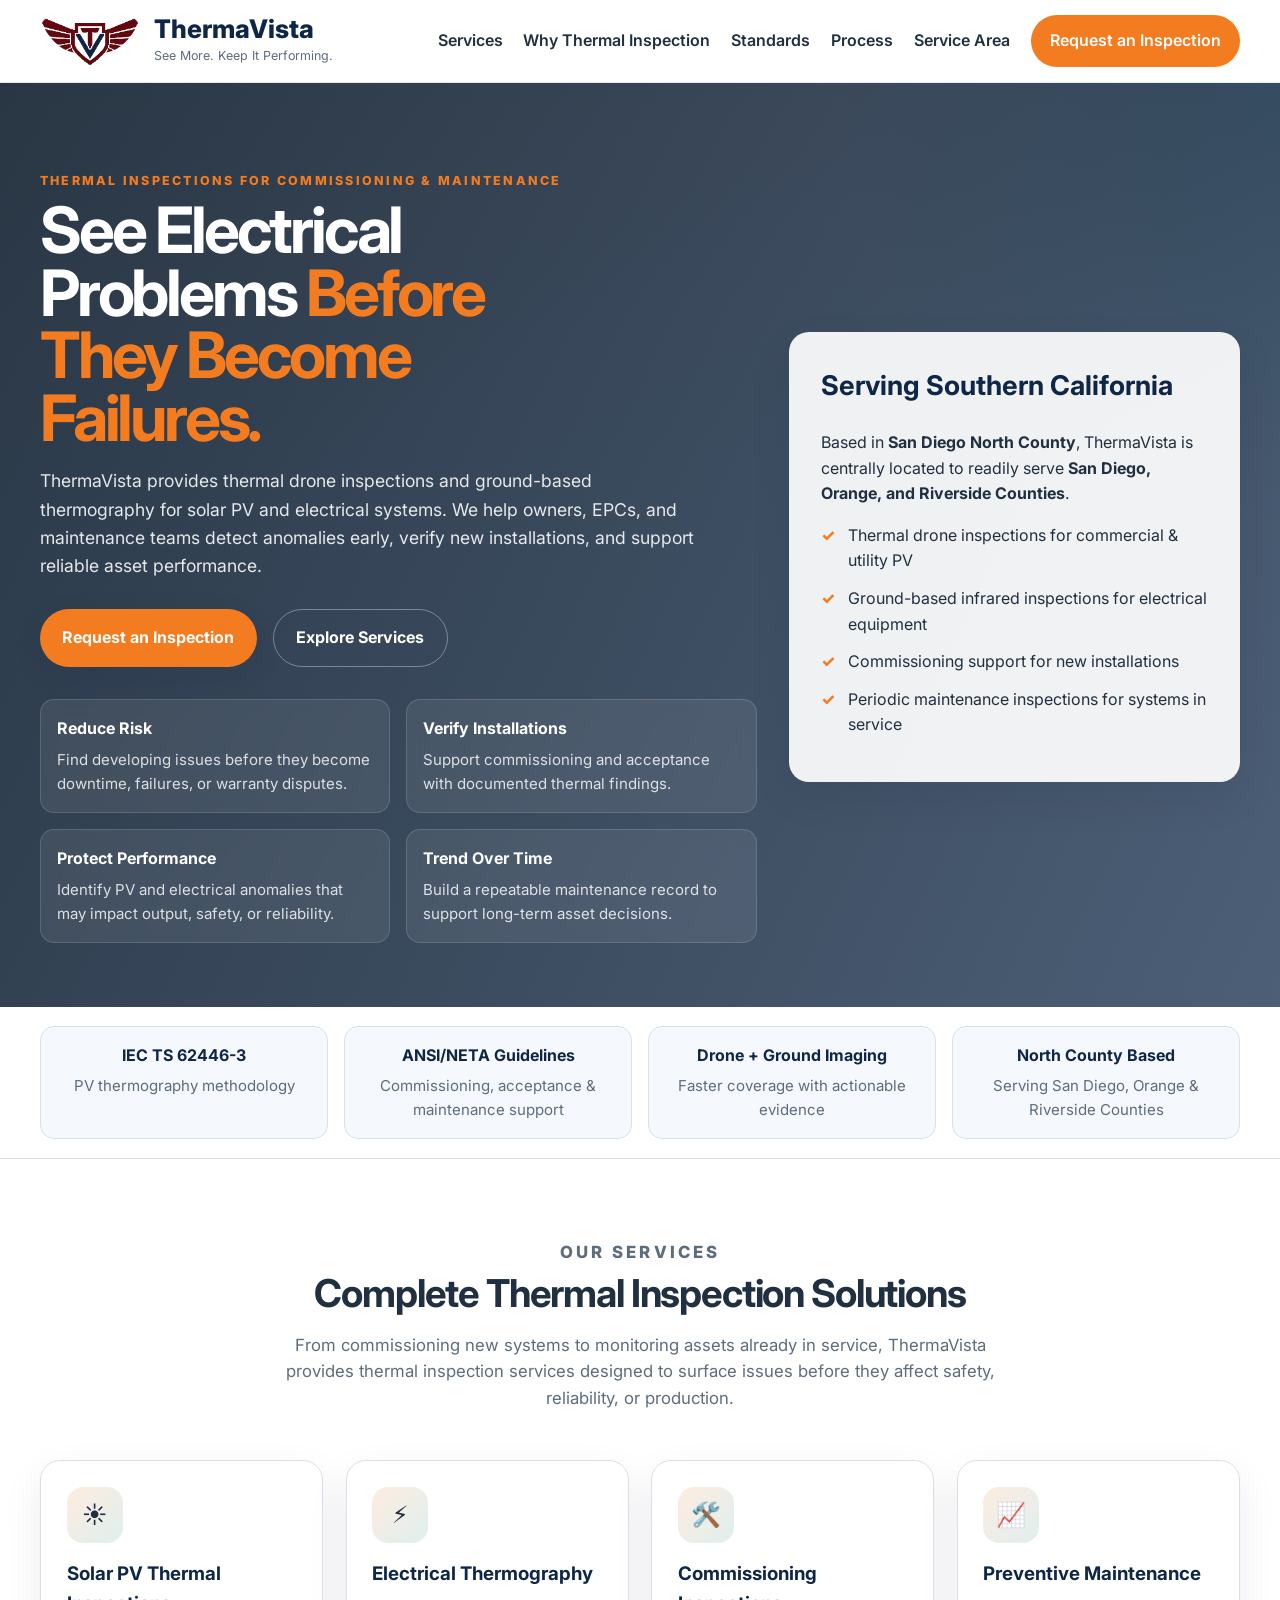
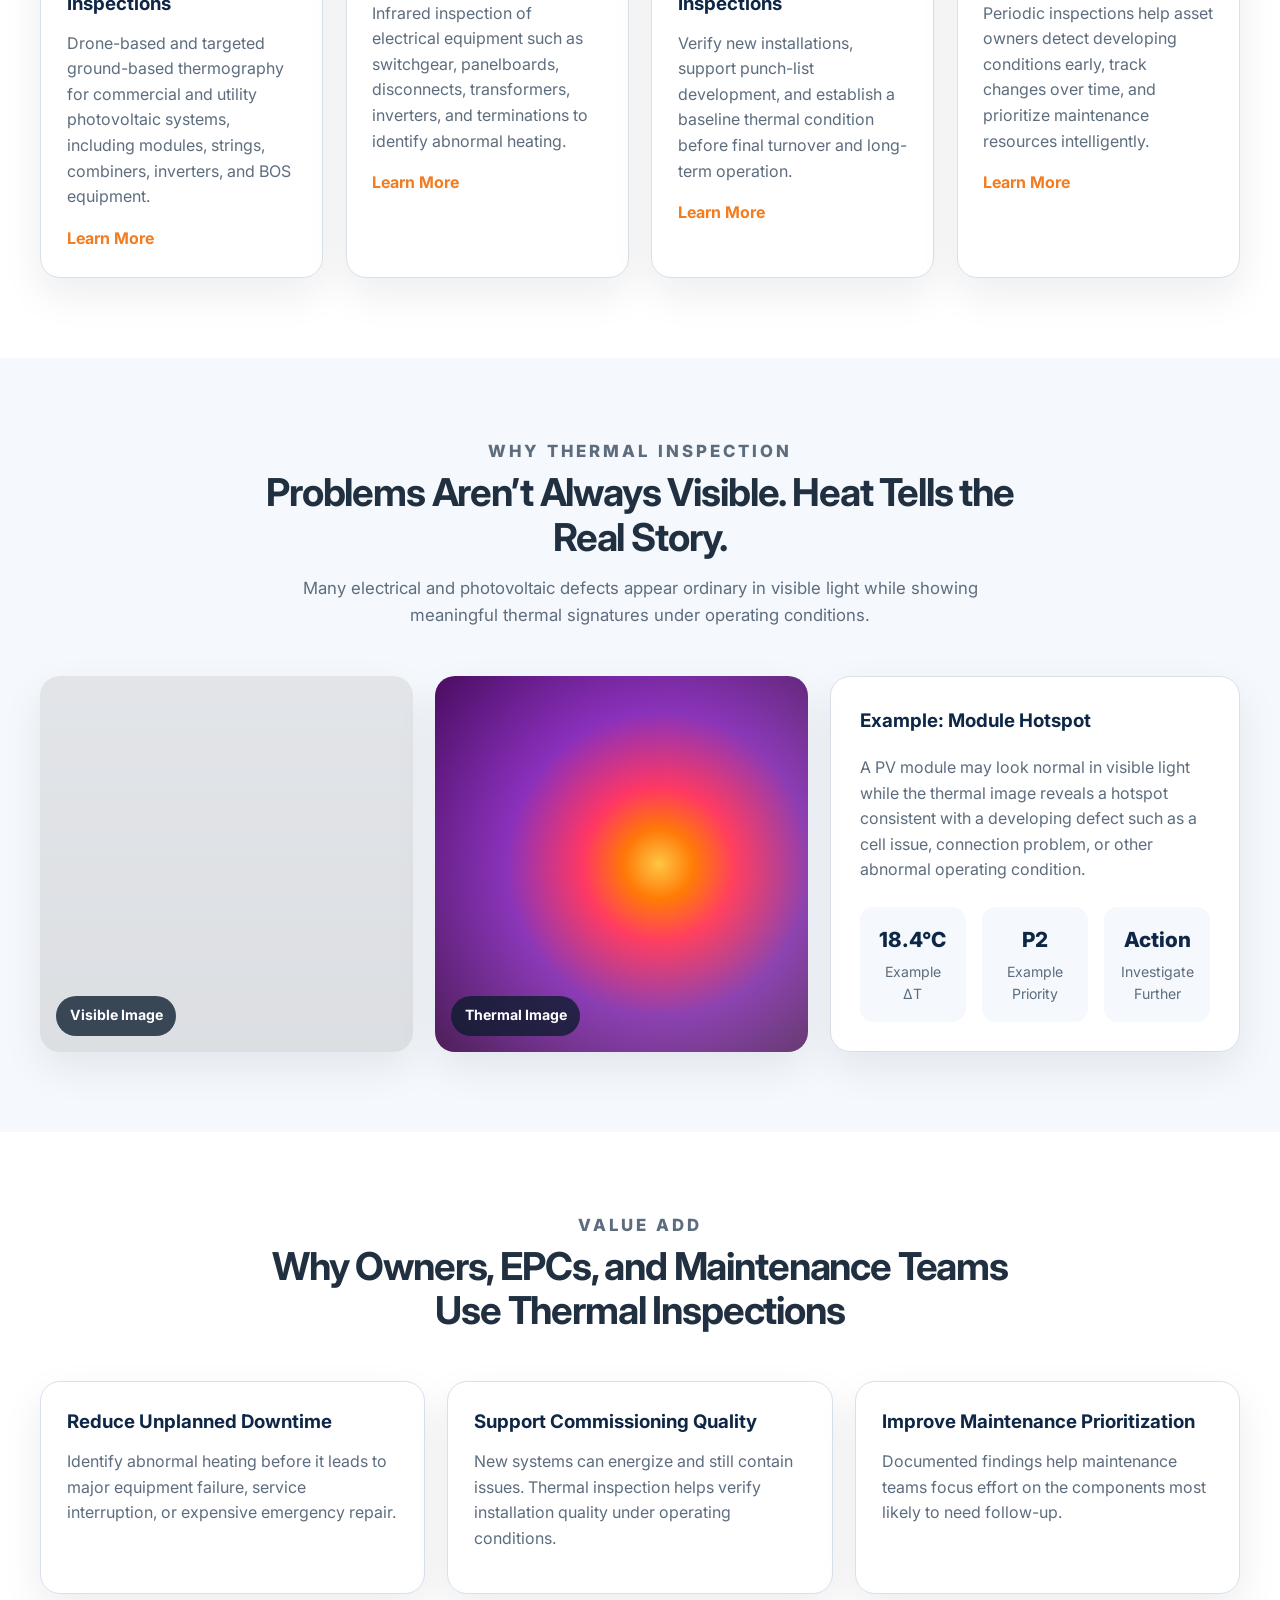
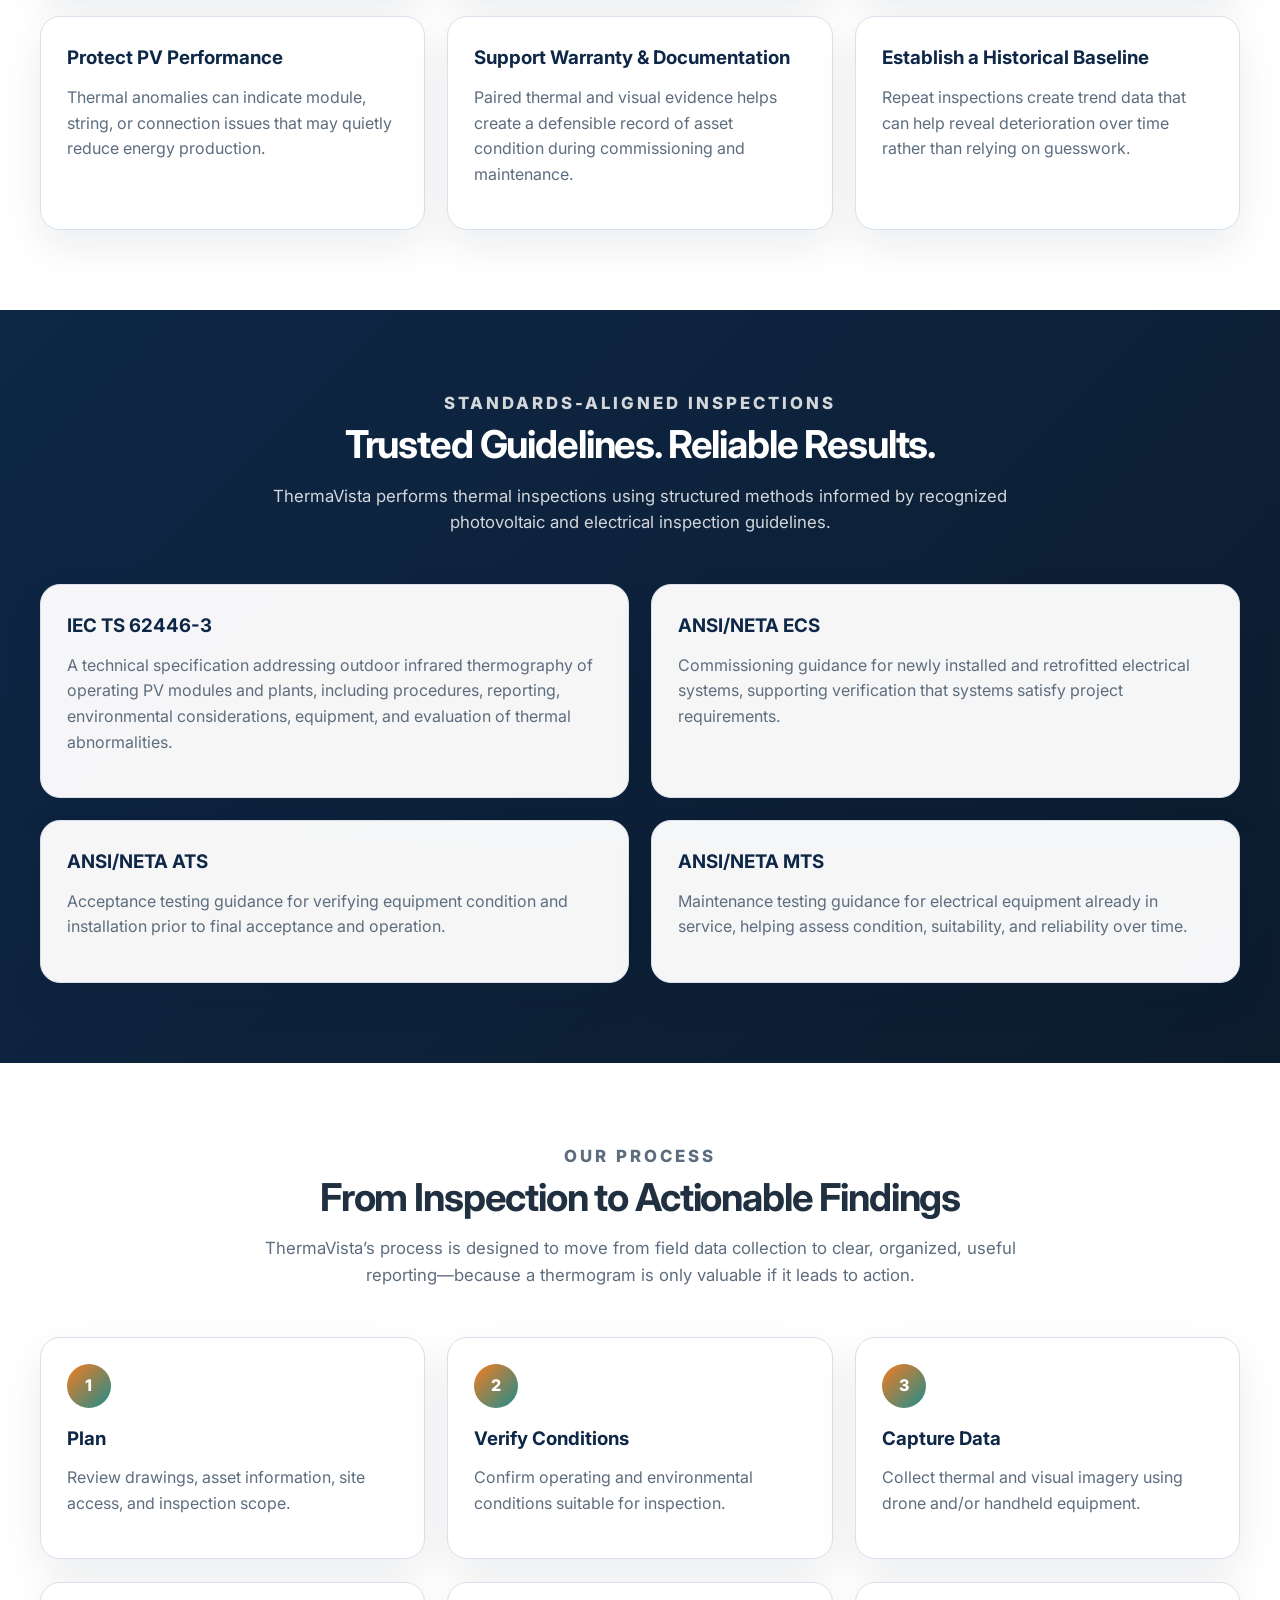
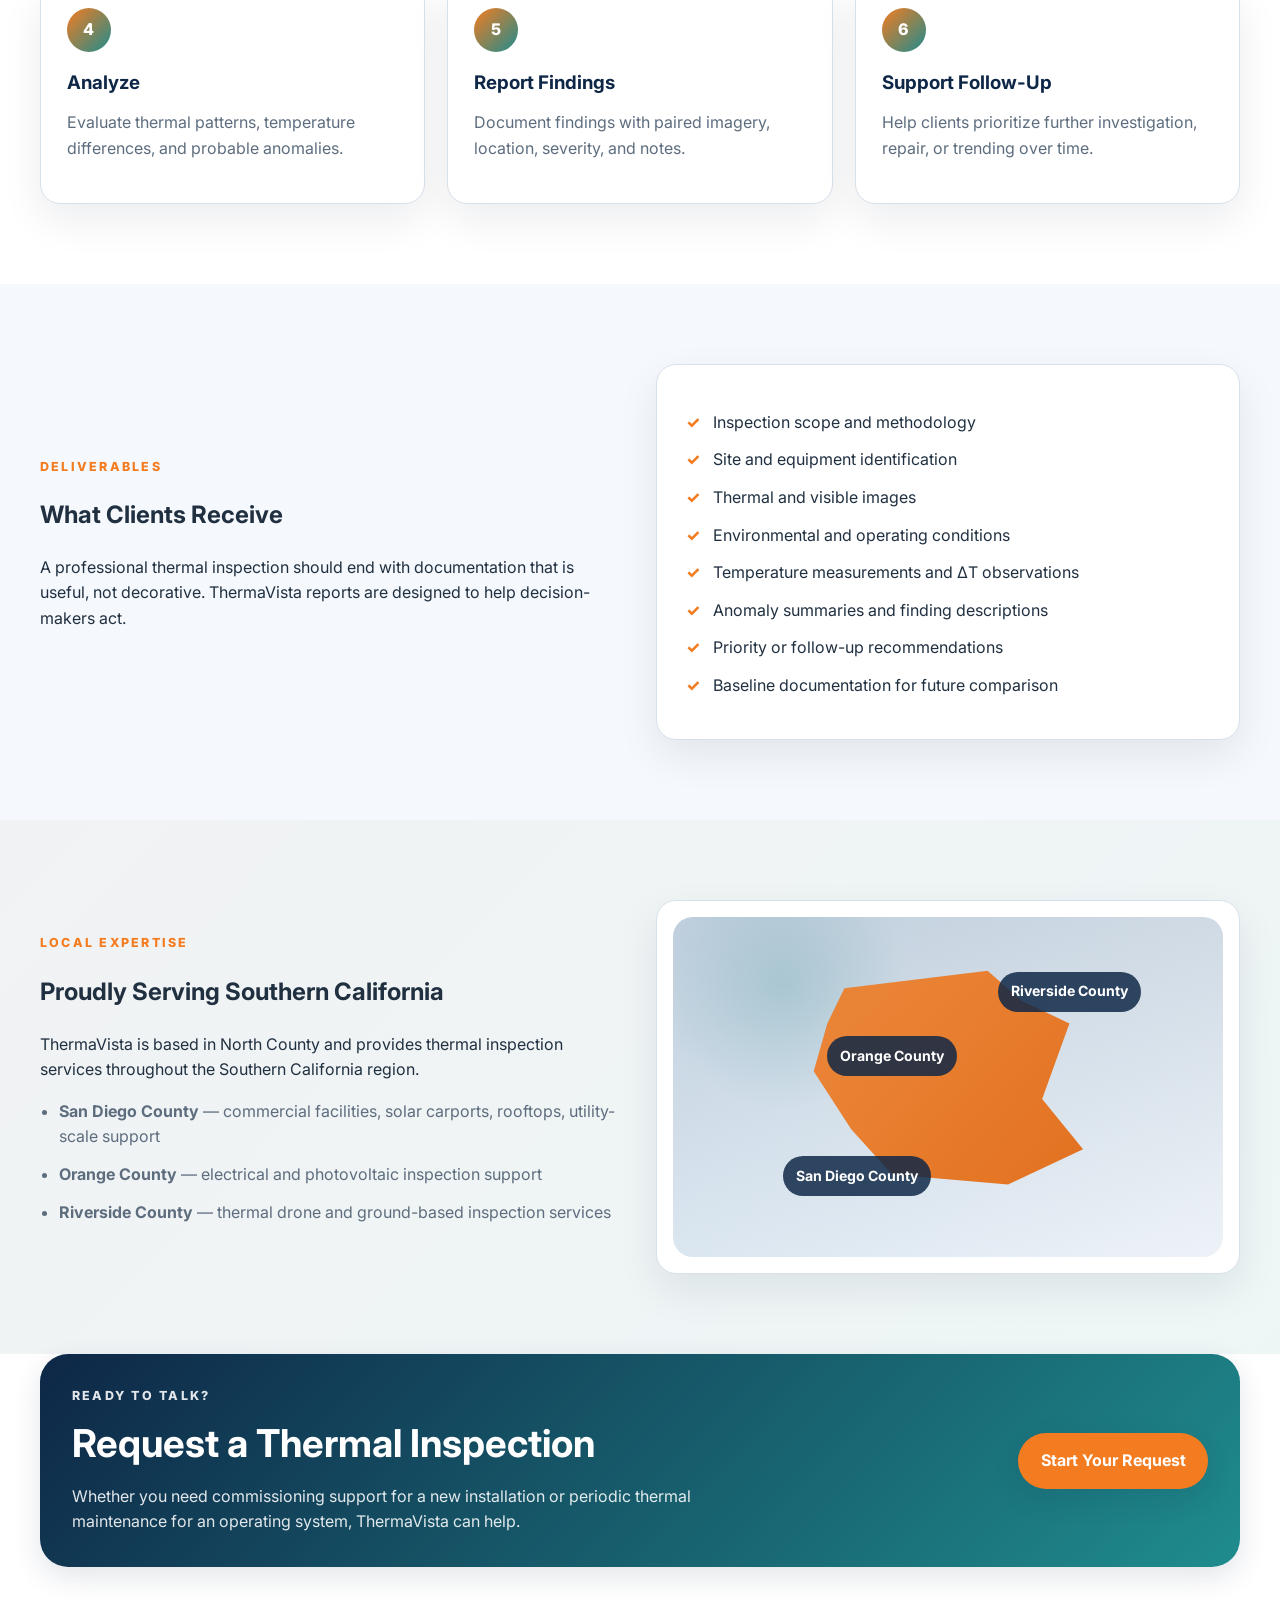
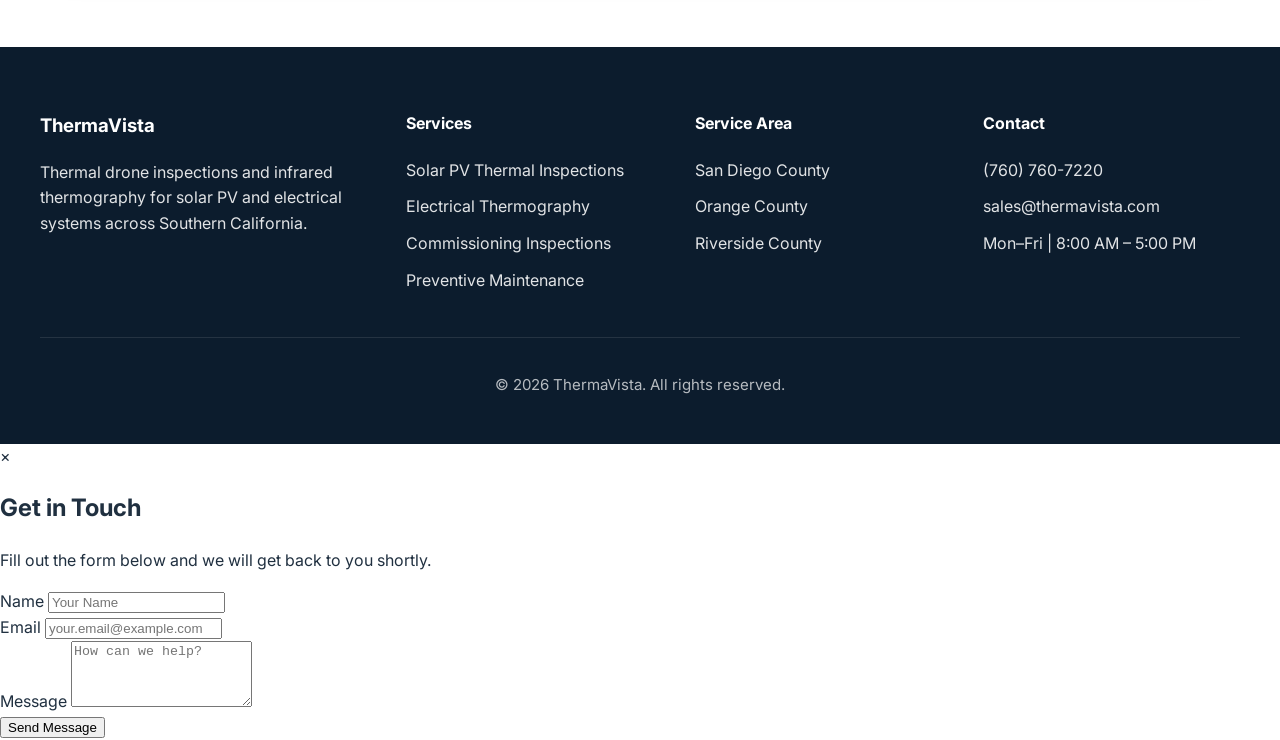
==== commit d890ac2b: "Removed templating language" ====
--- a/index.html
+++ b/index.html
@@ -353,13 +353,6 @@
         </article>
       </div>
 
-      <div class="standards-note">
-        <p>
-          <strong>Important note:</strong> ThermaVista’s website language should describe
-          its work as <em>aligned with</em> or <em>informed by</em> applicable guidelines,
-          unless a specific certification or accreditation is formally held and represented.
-        </p>
-      </div>
     </div>
   </section>
 
@@ -508,7 +501,6 @@
     <div>
       <h4>Service Area</h4>
       <ul class="footer-links">
-        <li>North County</li>
         <li>San Diego County</li>
         <li>Orange County</li>
         <li>Riverside County</li>
--- a/css/style.css
+++ b/css/style.css
@@ -182,7 +182,7 @@
   border-radius: 14px;
   display: grid;
   place-items: center;
-  background: url("/img/tv_logo.png") center/cover no-repeat;
+  background: url("../img/tv_logo.png") center/cover no-repeat;
 
   /*background: linear-gradient(135deg, var(--color-navy), var(--color-teal));*/
   /*color: var(--color-white);*/
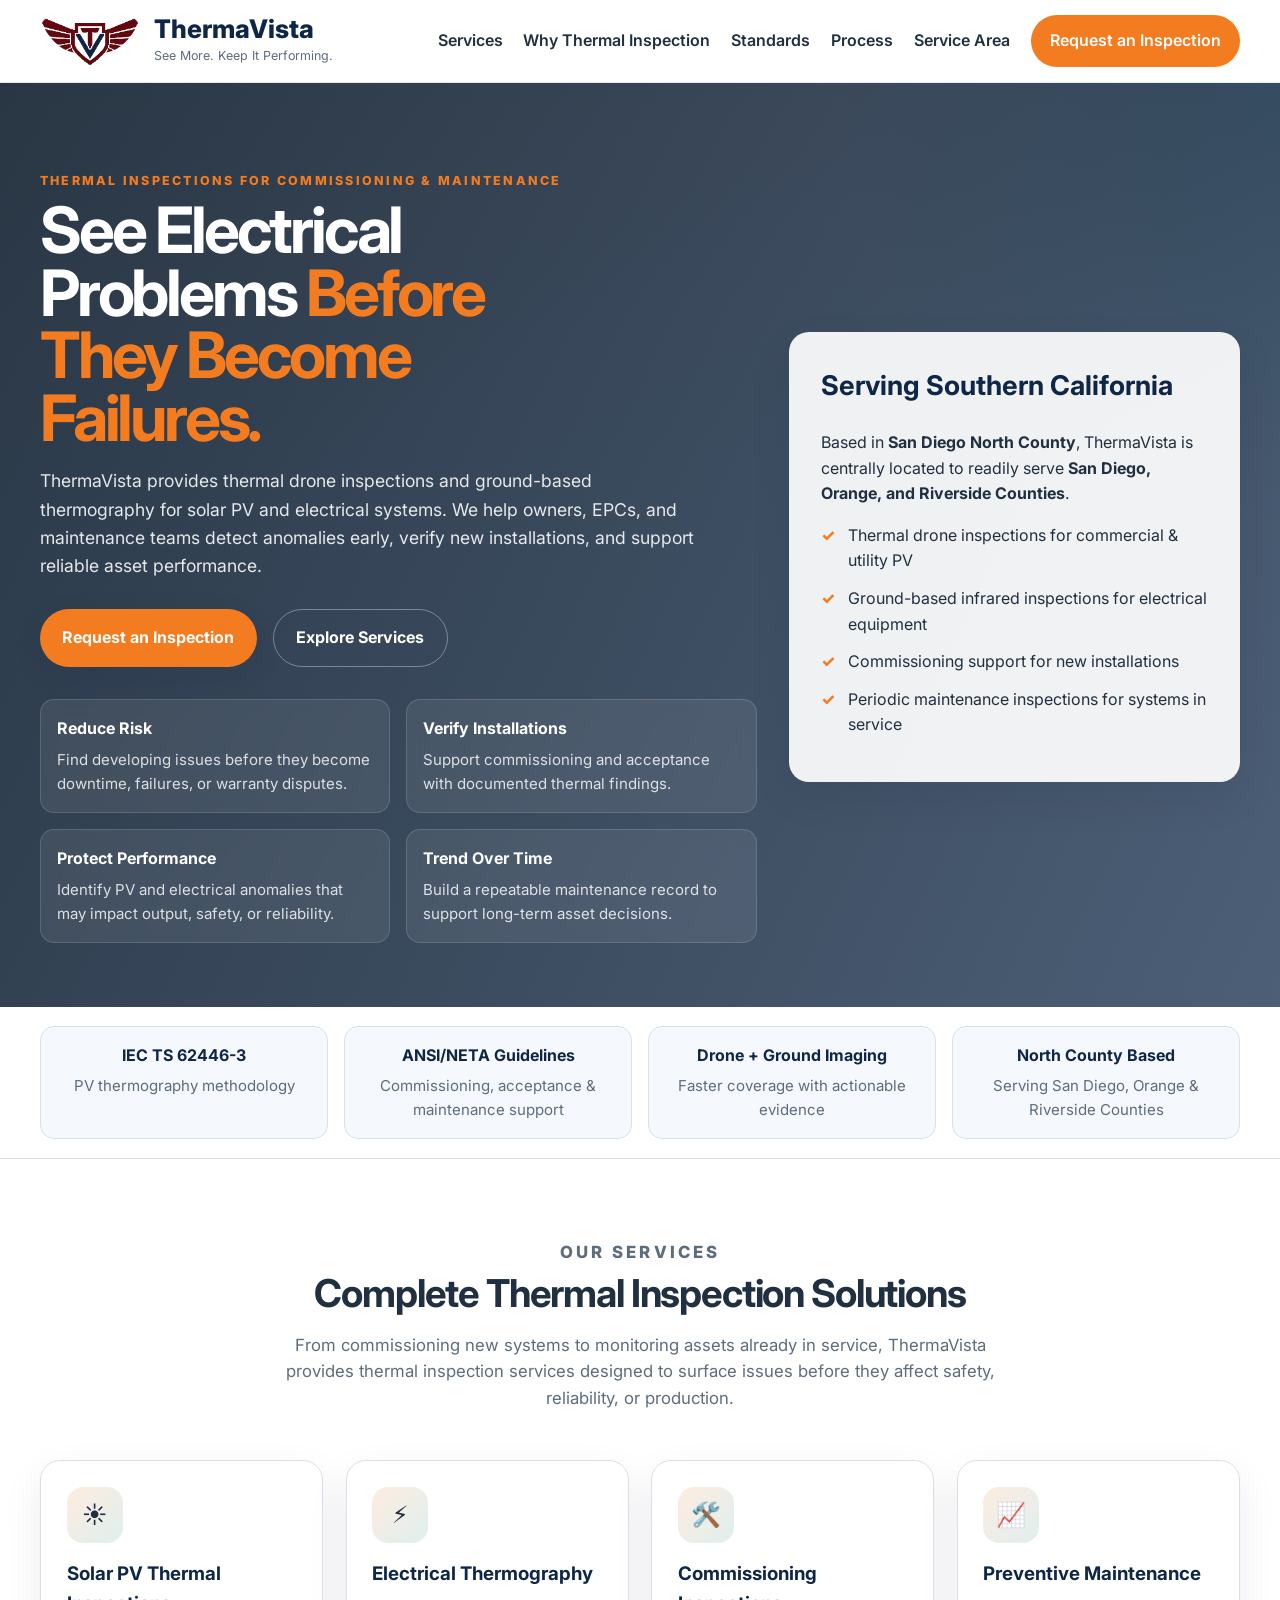
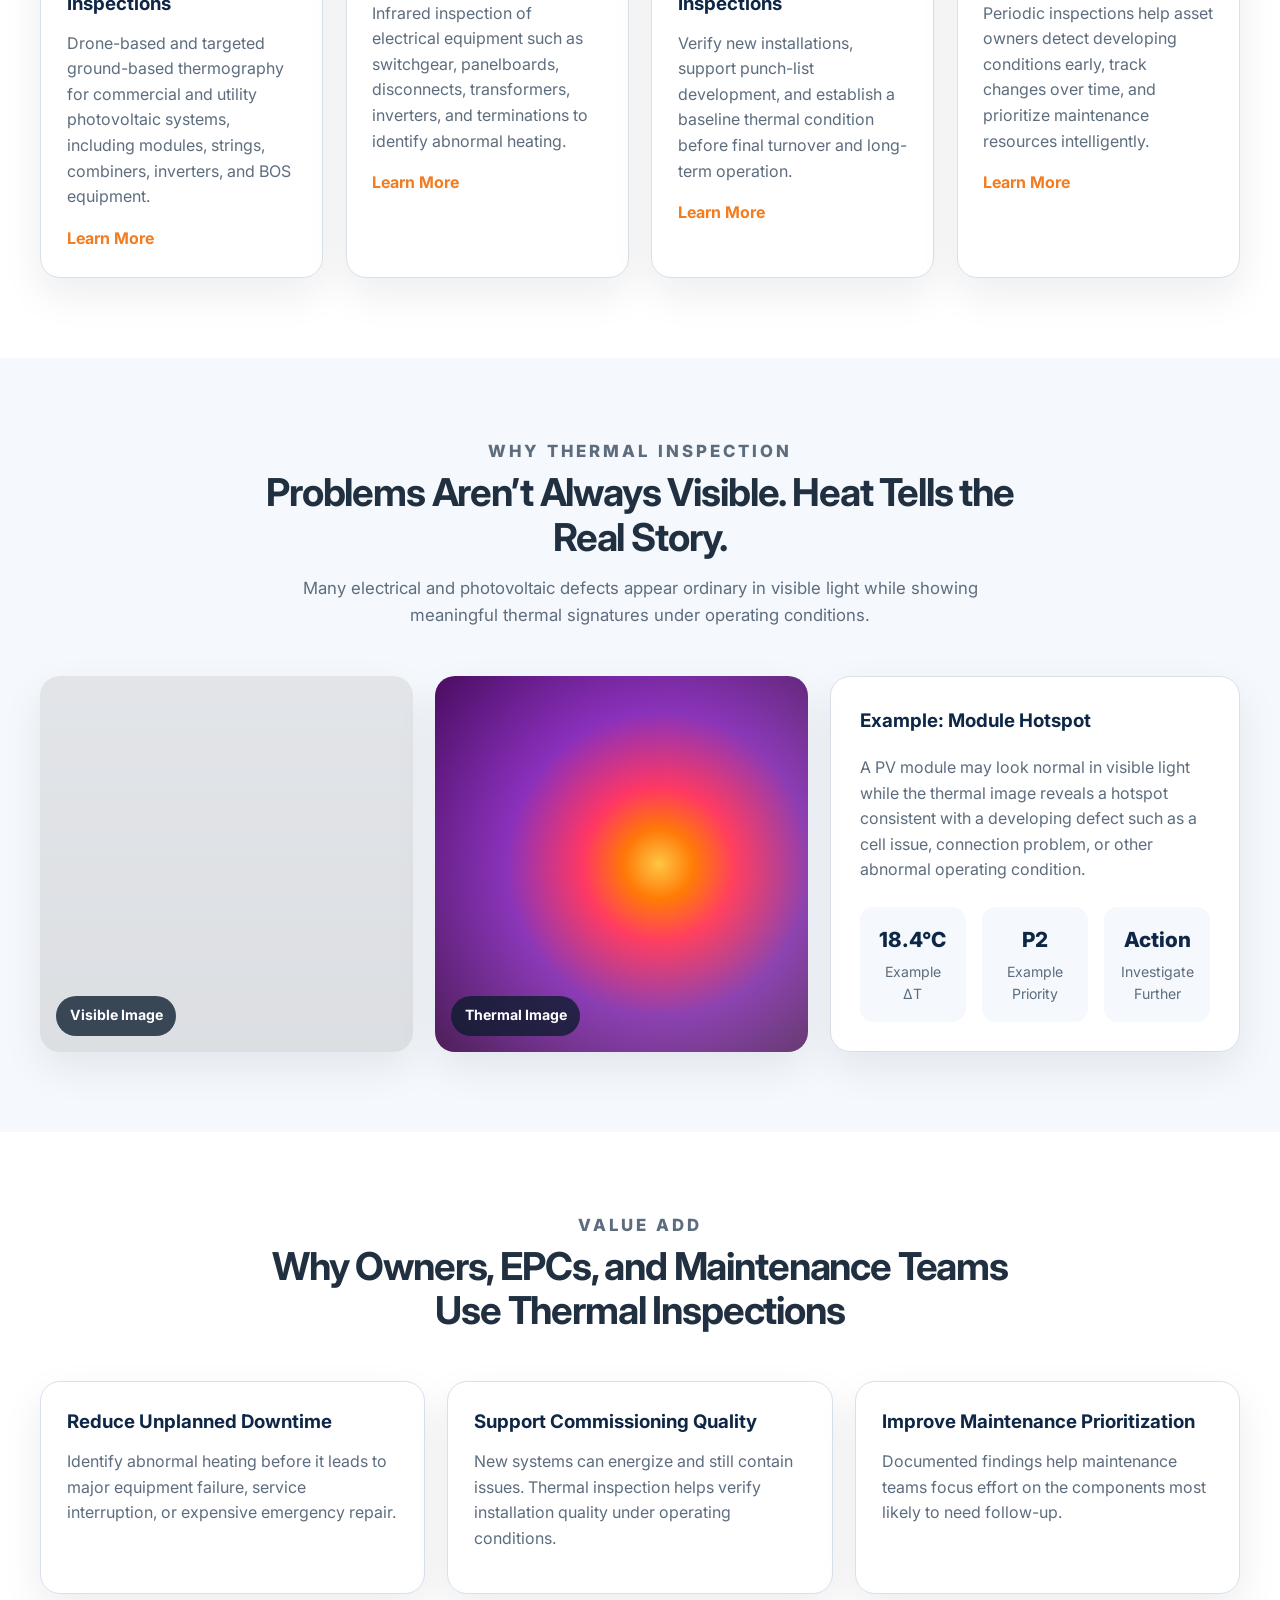
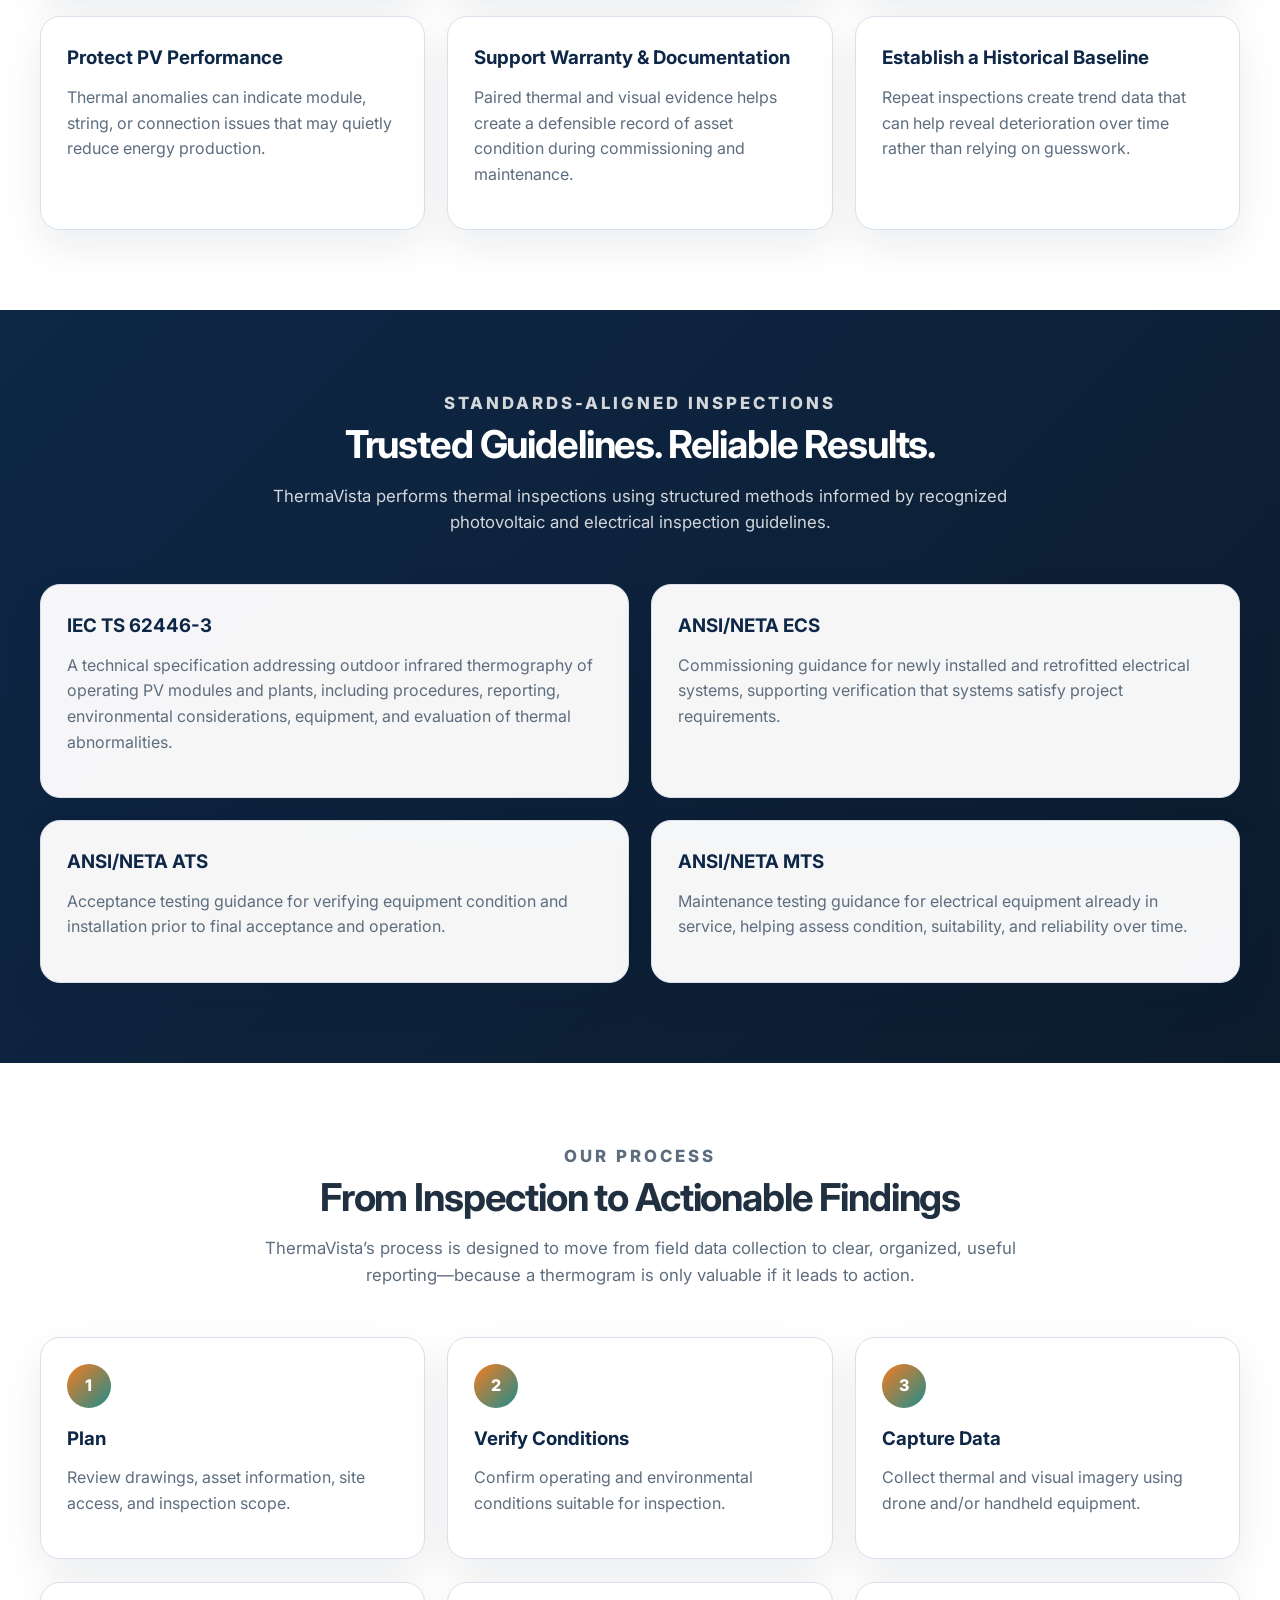
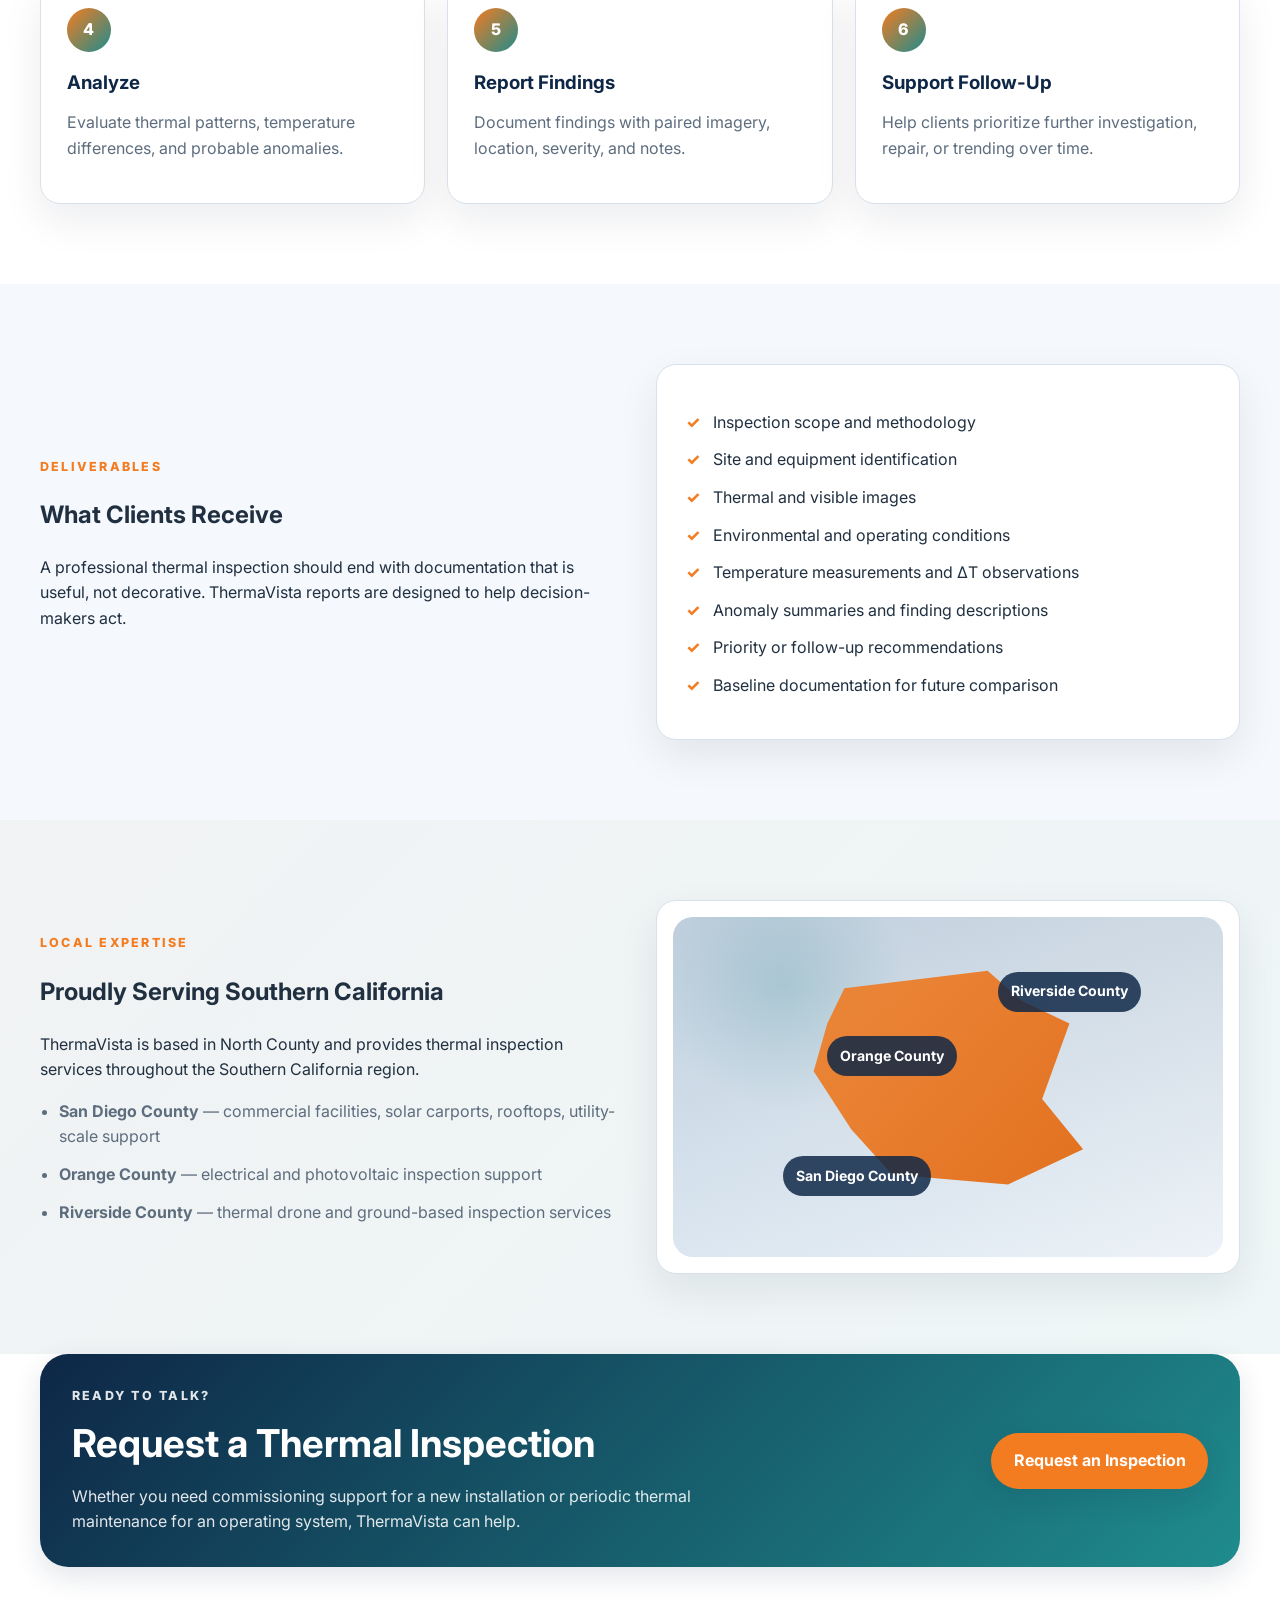
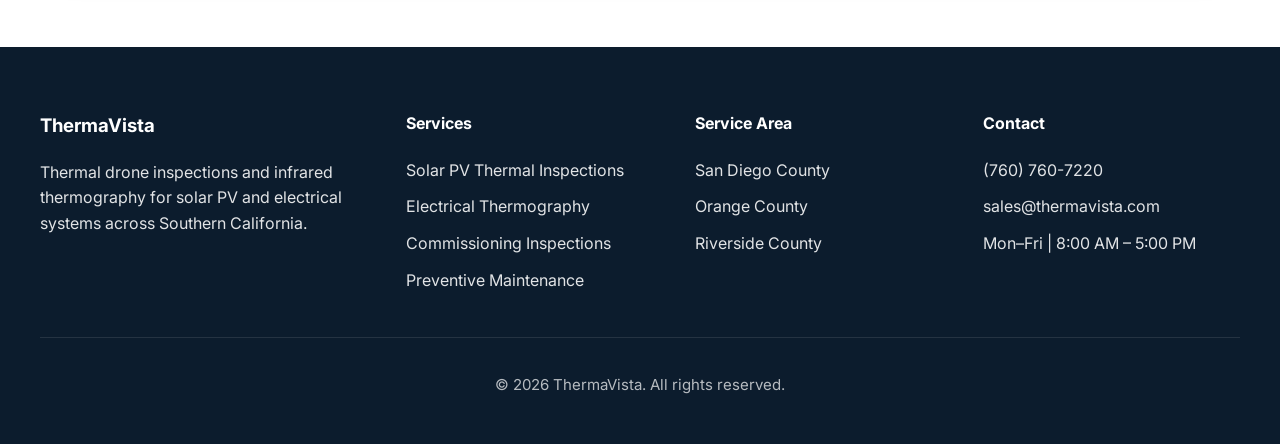
==== commit bef200b5: "Added contact us form" ====
--- a/index.html
+++ b/index.html
@@ -26,7 +26,13 @@
     href="https://fonts.googleapis.com/css2?family=Inter:wght@400;500;600;700;800&display=swap"
     rel="stylesheet"
   />
-  <link rel="stylesheet" href="./css/style.css" />
+  <link rel="stylesheet" href="./css/styles.css" />
+
+  <link rel="icon" type="image/png" href="./img/favicon-96x96.png" sizes="96x96" />
+  <link rel="icon" type="image/svg+xml" href="./img/favicon.svg" />
+  <link rel="shortcut icon" href="./img/favicon.ico" />
+  <link rel="apple-touch-icon" sizes="180x180" href="./img/apple-touch-icon.png" />
+  <link rel="manifest" href="./site.webmanifest" />
 </head>
 <body>
 <header class="site-header">
@@ -53,7 +59,7 @@
         <li><a href="#standards">Standards</a></li>
         <li><a href="#process">Process</a></li>
         <li><a href="#service-area">Service Area</a></li>
-        <li><a href="#contact" class="btn btn-nav" onclick="togglePopup(true)">Request an Inspection</a></li> <!-- https://docs.web3forms.com/getting-started/examples/basic-html-contact-form -->
+        <li><a class="btn btn-nav contact-btn">Request an Inspection</a></li>
       </ul>
     </nav>
   </div>
@@ -77,7 +83,7 @@
         </p>
 
         <div class="hero-actions">
-          <a href="#contact" class="btn btn-primary">Request an Inspection</a>
+          <a href="#contact" class="btn btn-primary contact-btn">Request an Inspection</a>
           <a href="#services" class="btn btn-secondary">Explore Services</a>
         </div>
 
@@ -473,9 +479,55 @@
           thermal maintenance for an operating system, ThermaVista can help.
         </p>
       </div>
-      <a href="#contact" class="btn btn-primary">Start Your Request</a>
-    </div>
-  </section>
+      <a href="#contact" class="btn btn-primary contact-btn">Request an Inspection</a>
+    </div>
+  </section>
+
+  <!-- Popup Modal Overlay -->
+  <div id="contactModal" class="contact-modal" aria-hidden="true" role="dialog" aria-modal="true" aria-labelledby="contactModalTitle">
+    <div class="contact-modal__backdrop" data-close-modal></div>
+
+    <div class="contact-modal__dialog">
+      <button type="button" class="contact-modal__close" aria-label="Close contact form" data-close-modal>×</button>
+
+      <h2 id="contactModalTitle">Contact Us</h2>
+      <form id="contactForm">
+        <input type="hidden" name="access_key" value="d277d345-957e-4268-8b7b-366514b97cec"/>
+        <input type="hidden" name="subject" value="New ThermaVista Website Contact"/>
+        <input type="hidden" name="from_name" value="ThermaVista Website"/>
+
+
+        <div class="contact-honeypot" aria-hidden="true">
+          <label for="website">Website</label>
+          <input id="website" name="botcheck" type="text" tabindex="-1" autocomplete="off"/>
+        </div>
+        <div>
+          <label for="contactName">Name</label>
+          <input id="contactName" name="name" type="text" required/>
+        </div>
+
+        <div>
+          <label for="contactEmail">Email</label>
+          <input id="contactEmail" name="email" type="email" required/>
+        </div>
+
+        <div>
+          <label for="contactPhone">Phone</label>
+          <input id="contactPhone" name="phone" type="tel"/>
+        </div>
+
+        <div>
+          <label for="contactMessage">Message</label>
+          <textarea id="contactMessage" name="message" rows="5" required ></textarea>
+        </div>
+
+        <div id="contactStatus" aria-live="polite"></div>
+
+        <button id="contactSubmitButton" type="submit">Submit</button>
+      </form>
+    </div>
+  </div>
+
 </main>
 
 <footer id="contact" class="site-footer">
@@ -522,37 +574,103 @@
   </div>
 </footer>
 
-<!-- Popup Modal Overlay -->
-<div id="contactModal" class="modal-overlay">
-  <div class="modal-content">
-    <!-- Close Button -->
-    <span class="close-btn" onclick="togglePopup(false)">&times;</span>
-
-    <h2>Get in Touch</h2>
-    <p>Fill out the form below and we will get back to you shortly.</p>
-
-    <!-- Contact Form -->
-    <form id="contactForm" onsubmit="handleFormSubmit(event)">
-      <div class="form-group">
-        <label for="name">Name</label>
-        <input type="text" id="name" required placeholder="Your Name">
-      </div>
-
-      <div class="form-group">
-        <label for="email">Email</label>
-        <input type="email" id="email" required placeholder="your.email@example.com">
-      </div>
-
-      <div class="form-group">
-        <label for="message">Message</label>
-        <textarea id="message" rows="4" required placeholder="How can we help?"></textarea>
-      </div>
-
-      <button type="submit" class="submit-btn">Send Message</button>
-    </form>
-  </div>
-</div>
-
+
+<script>
+
+  (() => {
+    const modal = document.getElementById("contactModal");
+    const closeButtons = modal.querySelectorAll("[data-close-modal]");
+    const form = document.getElementById("contactForm");
+    const submitButton = document.getElementById("contactSubmitButton");
+    const status = document.getElementById("contactStatus");
+
+    const WEB3FORMS_URL = "https://api.web3forms.com/submit";
+
+    const openModal = () => {
+      modal.classList.add("is-open");
+      modal.setAttribute("aria-hidden", "false");
+
+      document.body.style.overflow = "hidden";
+
+      document.getElementById("contactName").focus();
+    };
+
+    const closeModal = () => {
+      modal.classList.remove("is-open");
+      modal.setAttribute("aria-hidden", "true");
+
+      document.body.style.overflow = "";
+
+      status.textContent = "";
+    };
+
+    document.querySelectorAll('.contact-btn').forEach(item => {
+      item.addEventListener('click', e => openModal())
+    });
+
+    closeButtons.forEach((button) => {
+      button.addEventListener("click", closeModal);
+    });
+
+    document.addEventListener("keydown", (event) => {
+      if (event.key === "Escape" && modal.classList.contains("is-open")) {
+        closeModal();
+      }
+    });
+
+    form.addEventListener("submit", async (event) => {
+      event.preventDefault();
+
+      if (!form.reportValidity()) {
+        return;
+      }
+
+      submitButton.disabled = true;
+      submitButton.textContent = "Sending...";
+      status.textContent = "";
+
+      try {
+        const formData = new FormData(form);
+        const botCheck = formData.get("botcheck").value;
+        if (botCheck && botCheck.trim() !== "") {
+          console.warn("Spam submission blocked.");
+          return;
+        }
+
+        const response = await fetch(WEB3FORMS_URL, {
+          method: "POST",
+          body: formData
+        });
+
+        const result = await response.json();
+
+        if (!response.ok || !result.success) {
+          throw new Error(
+            result.message || "Unable to send message."
+          );
+        }
+
+        form.reset();
+
+        status.textContent = "Message sent successfully.";
+
+        setTimeout(() => {
+          closeModal();
+        }, 500);
+
+      } catch (error) {
+        console.error(error);
+
+        status.textContent =
+          "There was a problem sending your message. Please try again or give us a call.";
+      } finally {
+        submitButton.disabled = false;
+        submitButton.textContent = "Submit";
+      }
+    });
+  })();
+
+</script>
 
 </body>
 </html>
--- a/css/styles.css
+++ b/css/styles.css
@@ -0,0 +1,934 @@
+:root {
+  --color-navy: #0e2747;
+  --color-navy-2: #14365f;
+  --color-teal: #1f8c8d;
+  --color-orange: #f47c20;
+  --color-orange-dark: #df6710;
+  --color-white: #ffffff;
+  --color-bg: #f5f8fc;
+  --color-bg-alt: #eef3f8;
+  --color-border: #d8e1eb;
+  --color-text: #203040;
+  --color-text-soft: #5d6d7e;
+  --color-dark: #0c1c2d;
+  --shadow-soft: 0 16px 40px rgba(8, 28, 52, 0.08);
+  --shadow-card: 0 10px 28px rgba(14, 39, 71, 0.12);
+  --radius-lg: 20px;
+  --radius-md: 14px;
+  --radius-sm: 10px;
+  --max-width: 1200px;
+  --transition: 0.25s ease;
+}
+
+*,
+*::before,
+*::after {
+  box-sizing: border-box;
+}
+
+html {
+  scroll-behavior: smooth;
+}
+
+body {
+  margin: 0;
+  font-family: "Inter", system-ui, -apple-system, BlinkMacSystemFont, "Segoe UI", sans-serif;
+  color: var(--color-text);
+  background: var(--color-white);
+  line-height: 1.6;
+}
+
+img {
+  max-width: 100%;
+  display: block;
+}
+
+a {
+  color: inherit;
+  text-decoration: none;
+}
+
+ul {
+  padding-left: 1.2rem;
+}
+
+.container {
+  width: min(100% - 2rem, var(--max-width));
+  margin: 0 auto;
+}
+
+.section {
+  padding: 5rem 0;
+}
+
+.section-alt {
+  background: var(--color-bg);
+}
+
+.section-dark {
+  background: linear-gradient(135deg, var(--color-navy), var(--color-dark));
+  color: var(--color-white);
+}
+
+.section-heading {
+  max-width: 760px;
+  margin: 0 auto 3rem;
+  text-align: center;
+}
+
+.section-heading h2 {
+  margin: 0.35rem 0 1rem;
+  font-size: clamp(2rem, 3vw, 2.75rem);
+  line-height: 1.15;
+  letter-spacing: -0.03em;
+}
+
+.section-heading p {
+  margin: 0;
+  color: var(--color-text-soft);
+  font-size: 1.05rem;
+}
+
+.section-heading-light p {
+  color: rgba(255, 255, 255, 0.82);
+}
+
+.eyebrow {
+  margin: 0;
+  font-size: 0.78rem;
+  font-weight: 800;
+  letter-spacing: 0.18em;
+  color: var(--color-orange);
+}
+
+.btn {
+  display: inline-flex;
+  align-items: center;
+  justify-content: center;
+  padding: 0.95rem 1.4rem;
+  border-radius: 999px;
+  font-weight: 700;
+  transition: transform var(--transition), background var(--transition), color var(--transition), border var(--transition);
+  cursor: pointer;
+}
+
+.btn:hover {
+  transform: translateY(-2px);
+}
+
+.btn-primary {
+  background: var(--color-orange);
+  color: var(--color-white);
+  box-shadow: var(--shadow-card);
+}
+
+.btn-primary:hover {
+  background: var(--color-orange-dark);
+}
+
+.btn-secondary {
+  background: transparent;
+  color: var(--color-white);
+  border: 1.5px solid rgba(255, 255, 255, 0.35);
+}
+
+.btn-secondary:hover {
+  border-color: rgba(255, 255, 255, 0.7);
+}
+
+.btn-nav {
+  background: var(--color-orange);
+  color: var(--color-white) !important;
+  padding: 0.8rem 1.2rem;
+}
+
+.text-link {
+  font-weight: 700;
+  color: var(--color-orange);
+}
+
+.text-link:hover {
+  text-decoration: underline;
+}
+
+/* HEADER */
+.site-header {
+  position: sticky;
+  top: 0;
+  z-index: 1000;
+  background: rgba(255, 255, 255, 0.95);
+  backdrop-filter: blur(12px);
+  border-bottom: 1px solid rgba(216, 225, 235, 0.7);
+}
+
+.header-inner {
+  display: flex;
+  align-items: center;
+  justify-content: space-between;
+  min-height: 82px;
+  gap: 1.25rem;
+}
+
+.brand {
+  display: flex;
+  align-items: center;
+  gap: 0.9rem;
+  min-width: 0;
+}
+
+.brand-mark {
+  width: 100px;
+  height: 50px;
+  border-radius: 14px;
+  display: grid;
+  place-items: center;
+  background: url("../img/tv_logo.png") center/cover no-repeat;
+
+  /*background: linear-gradient(135deg, var(--color-navy), var(--color-teal));*/
+  /*color: var(--color-white);*/
+  /*font-weight: 800;*/
+  letter-spacing: -0.03em;
+}
+
+.brand-text {
+  display: flex;
+  flex-direction: column;
+  min-width: 0;
+}
+
+.brand-name {
+  font-size: 1.6rem;
+  font-weight: 800;
+  color: var(--color-navy);
+  line-height: 1;
+}
+
+.brand-tagline {
+  font-size: 0.78rem;
+  color: var(--color-text-soft);
+  margin-top: 0.25rem;
+}
+
+.site-nav ul {
+  display: flex;
+  align-items: center;
+  gap: 1.3rem;
+  list-style: none;
+  margin: 0;
+  padding: 0;
+}
+
+.site-nav a {
+  font-weight: 600;
+  color: var(--color-text);
+}
+
+.site-nav a:hover {
+  color: var(--color-orange);
+}
+
+.nav-toggle,
+.nav-toggle-label {
+  display: none;
+}
+
+/* HERO */
+.hero {
+  position: relative;
+  overflow: hidden;
+  background:
+    linear-gradient(115deg, rgba(12, 28, 45, 0.88), rgba(14, 39, 71, 0.74)),
+    radial-gradient(circle at top right, rgba(31, 140, 141, 0.28), transparent 28%),
+    linear-gradient(180deg, rgba(244, 124, 32, 0.1), transparent 40%),
+    url("https://images.unsplash.com/photo-1509391366360-2e959784a276?auto=format&fit=crop&w=1600&q=80") center/cover no-repeat;
+  color: var(--color-white);
+  padding: 5.5rem 0 4rem;
+}
+
+.hero-overlay {
+  position: absolute;
+  inset: 0;
+  pointer-events: none;
+}
+
+.hero-grid {
+  position: relative;
+  display: grid;
+  grid-template-columns: 1.35fr 0.85fr;
+  gap: 2rem;
+  align-items: center;
+}
+
+.hero-copy h1 {
+  margin: 0.5rem 0 1rem;
+  font-size: clamp(2.75rem, 5vw, 4.8rem);
+  line-height: 0.98;
+  letter-spacing: -0.05em;
+  max-width: 11ch;
+}
+
+.hero-copy h1 span {
+  color: var(--color-orange);
+}
+
+.hero-text {
+  max-width: 670px;
+  font-size: 1.1rem;
+  color: rgba(255, 255, 255, 0.88);
+  margin-bottom: 1.8rem;
+}
+
+.hero-actions {
+  display: flex;
+  flex-wrap: wrap;
+  gap: 1rem;
+  margin-bottom: 2rem;
+}
+
+.hero-highlights {
+  display: grid;
+  grid-template-columns: repeat(2, minmax(0, 1fr));
+  gap: 1rem;
+}
+
+.highlight-card {
+  background: rgba(255, 255, 255, 0.08);
+  border: 1px solid rgba(255, 255, 255, 0.14);
+  border-radius: var(--radius-md);
+  padding: 1rem 1rem 1rem 1rem;
+  backdrop-filter: blur(8px);
+}
+
+.highlight-card h3 {
+  margin: 0 0 0.4rem;
+  font-size: 1rem;
+}
+
+.highlight-card p {
+  margin: 0;
+  font-size: 0.94rem;
+  color: rgba(255, 255, 255, 0.82);
+}
+
+.hero-panel-card {
+  background: rgba(255, 255, 255, 0.92);
+  color: var(--color-text);
+  border-radius: var(--radius-lg);
+  padding: 2rem;
+  box-shadow: var(--shadow-soft);
+}
+
+.hero-panel-card h2 {
+  margin-top: 0;
+  font-size: 1.7rem;
+  color: var(--color-navy);
+}
+
+.check-list {
+  margin: 1rem 0 0;
+  padding: 0;
+  list-style: none;
+}
+
+.check-list li {
+  position: relative;
+  padding-left: 1.7rem;
+  margin-bottom: 0.75rem;
+}
+
+.check-list li::before {
+  content: "✓";
+  position: absolute;
+  left: 0;
+  top: 0;
+  color: var(--color-orange);
+  font-weight: 800;
+}
+
+/* TRUST BAR */
+.trust-bar {
+  background: var(--color-white);
+  border-bottom: 1px solid var(--color-border);
+}
+
+.trust-grid {
+  display: grid;
+  grid-template-columns: repeat(4, 1fr);
+  gap: 1rem;
+  padding: 1.2rem 0;
+}
+
+.trust-item {
+  background: var(--color-bg);
+  border: 1px solid var(--color-border);
+  border-radius: var(--radius-md);
+  padding: 1rem;
+  text-align: center;
+}
+
+.trust-item strong {
+  display: block;
+  color: var(--color-navy);
+  margin-bottom: 0.3rem;
+}
+
+.trust-item span {
+  display: block;
+  color: var(--color-text-soft);
+  font-size: 0.94rem;
+}
+
+/* GRIDS */
+.card-grid {
+  display: grid;
+  gap: 1.4rem;
+}
+
+.four-up {
+  grid-template-columns: repeat(4, 1fr);
+}
+
+.three-up {
+  grid-template-columns: repeat(3, 1fr);
+}
+
+.service-card,
+.value-card,
+.standard-card,
+.process-step,
+.finding-card,
+.deliverables-card,
+.map-card {
+  background: var(--color-white);
+  border: 1px solid var(--color-border);
+  border-radius: var(--radius-lg);
+  box-shadow: var(--shadow-soft);
+}
+
+.service-card,
+.value-card,
+.standard-card,
+.process-step {
+  padding: 1.6rem;
+}
+
+.service-card h3,
+.value-card h3,
+.standard-card h3,
+.process-step h3 {
+  margin-top: 0;
+  margin-bottom: 0.75rem;
+  color: var(--color-navy);
+}
+
+.service-card p,
+.value-card p,
+.standard-card p,
+.process-step p {
+  margin: 0 0 1rem;
+  color: var(--color-text-soft);
+}
+
+.card-icon {
+  width: 56px;
+  height: 56px;
+  display: grid;
+  place-items: center;
+  border-radius: 16px;
+  margin-bottom: 1rem;
+  font-size: 1.5rem;
+  background: linear-gradient(135deg, rgba(244, 124, 32, 0.14), rgba(31, 140, 141, 0.14));
+}
+
+/* WHY */
+.why-grid {
+  display: grid;
+  grid-template-columns: 1fr 1fr 1.1fr;
+  gap: 1.4rem;
+  align-items: stretch;
+}
+
+.image-panel {
+  min-height: 330px;
+  border-radius: var(--radius-lg);
+  overflow: hidden;
+  position: relative;
+  box-shadow: var(--shadow-soft);
+}
+
+.visible-image {
+  background:
+    linear-gradient(rgba(0, 0, 0, 0.08), rgba(0, 0, 0, 0.1)),
+    url("https://images.unsplash.com/photo-1509391366360-2e959784a276?auto=format&fit=crop&w=1200&q=80") center/cover no-repeat;
+}
+
+.thermal-image {
+  background:
+    linear-gradient(135deg, rgba(255, 0, 102, 0.15), rgba(255, 204, 0, 0.18)),
+    radial-gradient(circle at 60% 50%, #ffd54a 0%, #ff7a00 12%, #ff2f6d 26%, #742dd2 52%, #2a0f5f 100%);
+}
+
+.image-label {
+  position: absolute;
+  left: 1rem;
+  bottom: 1rem;
+  background: rgba(12, 28, 45, 0.78);
+  color: var(--color-white);
+  padding: 0.55rem 0.85rem;
+  border-radius: 999px;
+  font-size: 0.88rem;
+  font-weight: 700;
+}
+
+.finding-card {
+  padding: 1.8rem;
+}
+
+.finding-card h3 {
+  margin-top: 0;
+  color: var(--color-navy);
+}
+
+.finding-card p {
+  color: var(--color-text-soft);
+}
+
+.finding-metrics {
+  display: grid;
+  grid-template-columns: repeat(3, 1fr);
+  gap: 1rem;
+  margin-top: 1.5rem;
+}
+
+.metric {
+  background: var(--color-bg);
+  border-radius: var(--radius-md);
+  padding: 1rem;
+  text-align: center;
+}
+
+.metric-value {
+  display: block;
+  color: var(--color-navy);
+  font-weight: 800;
+  font-size: 1.3rem;
+}
+
+.metric-label {
+  display: block;
+  color: var(--color-text-soft);
+  font-size: 0.88rem;
+  margin-top: 0.3rem;
+}
+
+/* STANDARDS */
+.standards-grid {
+  display: grid;
+  grid-template-columns: repeat(2, 1fr);
+  gap: 1.4rem;
+}
+
+.standard-card {
+  background: rgba(255, 255, 255, 0.96);
+}
+
+.standards-note {
+  margin-top: 1.5rem;
+  padding: 1.2rem 1.4rem;
+  border: 1px solid rgba(255, 255, 255, 0.18);
+  border-radius: var(--radius-md);
+  background: rgba(255, 255, 255, 0.08);
+}
+
+.standards-note p {
+  margin: 0;
+  color: rgba(255, 255, 255, 0.88);
+}
+
+/* PROCESS */
+.process-grid {
+  display: grid;
+  grid-template-columns: repeat(3, 1fr);
+  gap: 1.4rem;
+}
+
+.step-number {
+  display: inline-grid;
+  place-items: center;
+  width: 44px;
+  height: 44px;
+  border-radius: 50%;
+  margin-bottom: 1rem;
+  background: linear-gradient(135deg, var(--color-orange), var(--color-teal));
+  color: var(--color-white);
+  font-weight: 800;
+}
+
+/* DELIVERABLES */
+.deliverables-grid {
+  display: grid;
+  grid-template-columns: 1fr 1fr;
+  gap: 2rem;
+  align-items: center;
+}
+
+.deliverables-card {
+  padding: 1.8rem;
+}
+
+/* SERVICE AREA */
+.service-area {
+  background:
+    linear-gradient(135deg, rgba(14, 39, 71, 0.06), rgba(31, 140, 141, 0.08)),
+    var(--color-white);
+}
+
+.service-area-grid {
+  display: grid;
+  grid-template-columns: 1fr 1fr;
+  gap: 2rem;
+  align-items: center;
+}
+
+.service-area-list {
+  color: var(--color-text-soft);
+}
+
+.service-area-list li {
+  margin-bottom: 0.75rem;
+}
+
+.map-card {
+  padding: 1rem;
+}
+
+.map-placeholder {
+  position: relative;
+  min-height: 340px;
+  border-radius: var(--radius-lg);
+  background:
+    linear-gradient(180deg, rgba(14, 39, 71, 0.12), rgba(14, 39, 71, 0.04)),
+    radial-gradient(circle at 20% 20%, rgba(31, 140, 141, 0.18), transparent 24%),
+    linear-gradient(135deg, #d8e6f2, #f6fbff);
+  overflow: hidden;
+}
+
+.map-placeholder::before {
+  content: "";
+  position: absolute;
+  inset: 12% 18% 14% 20%;
+  background: linear-gradient(135deg, rgba(244, 124, 32, 0.85), rgba(223, 103, 16, 0.95));
+  clip-path: polygon(18% 12%, 60% 5%, 70% 17%, 84% 26%, 76% 56%, 88% 76%, 66% 90%, 32% 86%, 20% 68%, 9% 45%, 13% 26%);
+  border-radius: 20px;
+  box-shadow: inset 0 0 0 4px rgba(255, 255, 255, 0.4);
+}
+
+.map-region {
+  position: absolute;
+  color: var(--color-white);
+  background: rgba(14, 39, 71, 0.84);
+  padding: 0.55rem 0.8rem;
+  border-radius: 999px;
+  font-weight: 700;
+  font-size: 0.88rem;
+  z-index: 2;
+}
+
+.sd {
+  bottom: 18%;
+  left: 20%;
+}
+
+.oc {
+  top: 35%;
+  left: 28%;
+}
+
+.rc {
+  top: 16%;
+  right: 15%;
+}
+
+/* CTA */
+.cta-section {
+  padding: 0 0 5rem;
+}
+
+.cta-card {
+  background: linear-gradient(135deg, var(--color-navy), var(--color-teal));
+  color: var(--color-white);
+  border-radius: 28px;
+  padding: 2rem;
+  box-shadow: var(--shadow-card);
+  display: flex;
+  align-items: center;
+  justify-content: space-between;
+  gap: 1.5rem;
+}
+
+.cta-card h2 {
+  margin: 0.4rem 0 0.6rem;
+  font-size: clamp(1.8rem, 3vw, 2.6rem);
+}
+
+.cta-card p {
+  margin: 0;
+  color: rgba(255, 255, 255, 0.88);
+  max-width: 700px;
+}
+
+/* FOOTER */
+.site-footer {
+  background: var(--color-dark);
+  color: rgba(255, 255, 255, 0.88);
+  padding-top: 4rem;
+}
+
+.footer-grid {
+  display: grid;
+  grid-template-columns: 1.3fr 1fr 1fr 1fr;
+  gap: 2rem;
+}
+
+.site-footer h3,
+.site-footer h4 {
+  color: var(--color-white);
+  margin-top: 0;
+}
+
+.footer-links {
+  list-style: none;
+  padding: 0;
+  margin: 0;
+}
+
+.footer-links li {
+  margin-bottom: 0.7rem;
+}
+
+.footer-links a:hover {
+  color: var(--color-orange);
+}
+
+.footer-bottom {
+  border-top: 1px solid rgba(255, 255, 255, 0.1);
+  margin-top: 2rem;
+  padding: 1.25rem 0 2rem;
+  text-align: center;
+  font-size: 0.94rem;
+  color: rgba(255, 255, 255, 0.7);
+}
+
+/* Modal Styles */
+.contact-modal {
+  position: fixed;
+  inset: 0;
+  z-index: 9999;
+  display: none;
+  align-items: center;
+  justify-content: center;
+}
+
+.contact-modal.is-open {
+  display: flex;
+}
+
+.contact-modal__backdrop {
+  position: absolute;
+  inset: 0;
+  background: rgba(0, 0, 0, 0.6);
+}
+
+.contact-modal__dialog {
+  position: relative;
+  z-index: 1;
+  width: min(90vw, 520px);
+  padding: 28px;
+  border-radius: 14px;
+  background: #fff;
+  box-shadow: 0 20px 60px rgba(0, 0, 0, 0.3);
+}
+
+.contact-modal__close {
+  position: absolute;
+  top: 10px;
+  right: 14px;
+  border: 0;
+  background: transparent;
+  font-size: 28px;
+  cursor: pointer;
+}
+
+#contactForm {
+  display: grid;
+  gap: 16px;
+}
+
+#contactForm div {
+  display: grid;
+  gap: 6px;
+}
+
+#contactForm input,
+#contactForm textarea {
+  width: 100%;
+  padding: 10px 12px;
+  border: 1px solid #ccc;
+  border-radius: 6px;
+  font: inherit;
+}
+
+#contactSubmitButton,
+#contactOpenButton {
+  cursor: pointer;
+  padding: 12px 18px;
+  border: 0;
+  border-radius: 6px;
+  background: #f47c20;
+  color: #fff;
+  font-weight: 700;
+}
+
+#contactSubmitButton:disabled {
+  opacity: 0.6;
+  cursor: wait;
+}
+
+#contactStatus {
+  min-height: 1.25em;
+  font-size: 0.9rem;
+}
+
+.contact-honeypot {
+  position: absolute;
+  left: -9999px;
+  width: 1px;
+  height: 1px;
+  overflow: hidden;
+}
+
+/* RESPONSIVE */
+@media (max-width: 1100px) {
+  .hero-grid,
+  .deliverables-grid,
+  .service-area-grid {
+    grid-template-columns: 1fr;
+  }
+
+  .four-up {
+    grid-template-columns: repeat(2, 1fr);
+  }
+
+  .three-up {
+    grid-template-columns: repeat(2, 1fr);
+  }
+
+  .why-grid {
+    grid-template-columns: 1fr;
+  }
+
+  .trust-grid,
+  .process-grid,
+  .standards-grid {
+    grid-template-columns: repeat(2, 1fr);
+  }
+
+  .footer-grid {
+    grid-template-columns: repeat(2, 1fr);
+  }
+
+  .hero-copy h1 {
+    max-width: 13ch;
+  }
+}
+
+@media (max-width: 760px) {
+  .section {
+    padding: 4rem 0;
+  }
+
+  .header-inner {
+    min-height: 74px;
+  }
+
+  .nav-toggle-label {
+    display: flex;
+    flex-direction: column;
+    gap: 5px;
+    cursor: pointer;
+  }
+
+  .nav-toggle-label span {
+    width: 26px;
+    height: 2.5px;
+    border-radius: 999px;
+    background: var(--color-navy);
+    display: block;
+  }
+
+  .site-nav {
+    position: absolute;
+    top: 100%;
+    left: 0;
+    right: 0;
+    background: var(--color-white);
+    border-bottom: 1px solid var(--color-border);
+    box-shadow: var(--shadow-soft);
+    opacity: 0;
+    transform: translateY(-8px);
+    pointer-events: none;
+    transition: all var(--transition);
+  }
+
+  .site-nav ul {
+    flex-direction: column;
+    align-items: stretch;
+    padding: 1rem;
+    gap: 0.6rem;
+  }
+
+  .site-nav a {
+    display: block;
+    padding: 0.8rem 0.95rem;
+    border-radius: 10px;
+  }
+
+  .site-nav a:hover {
+    background: var(--color-bg);
+  }
+
+  .nav-toggle:checked ~ .site-nav {
+    opacity: 1;
+    transform: translateY(0);
+    pointer-events: auto;
+  }
+
+  .hero {
+    padding-top: 4.25rem;
+  }
+
+  .hero-highlights,
+  .four-up,
+  .three-up,
+  .trust-grid,
+  .process-grid,
+  .standards-grid,
+  .footer-grid,
+  .finding-metrics {
+    grid-template-columns: 1fr;
+  }
+
+  .cta-card {
+    flex-direction: column;
+    align-items: flex-start;
+  }
+
+  .brand-name {
+    font-size: 1.35rem;
+  }
+
+  .brand-tagline {
+    font-size: 0.72rem;
+  }
+
+}
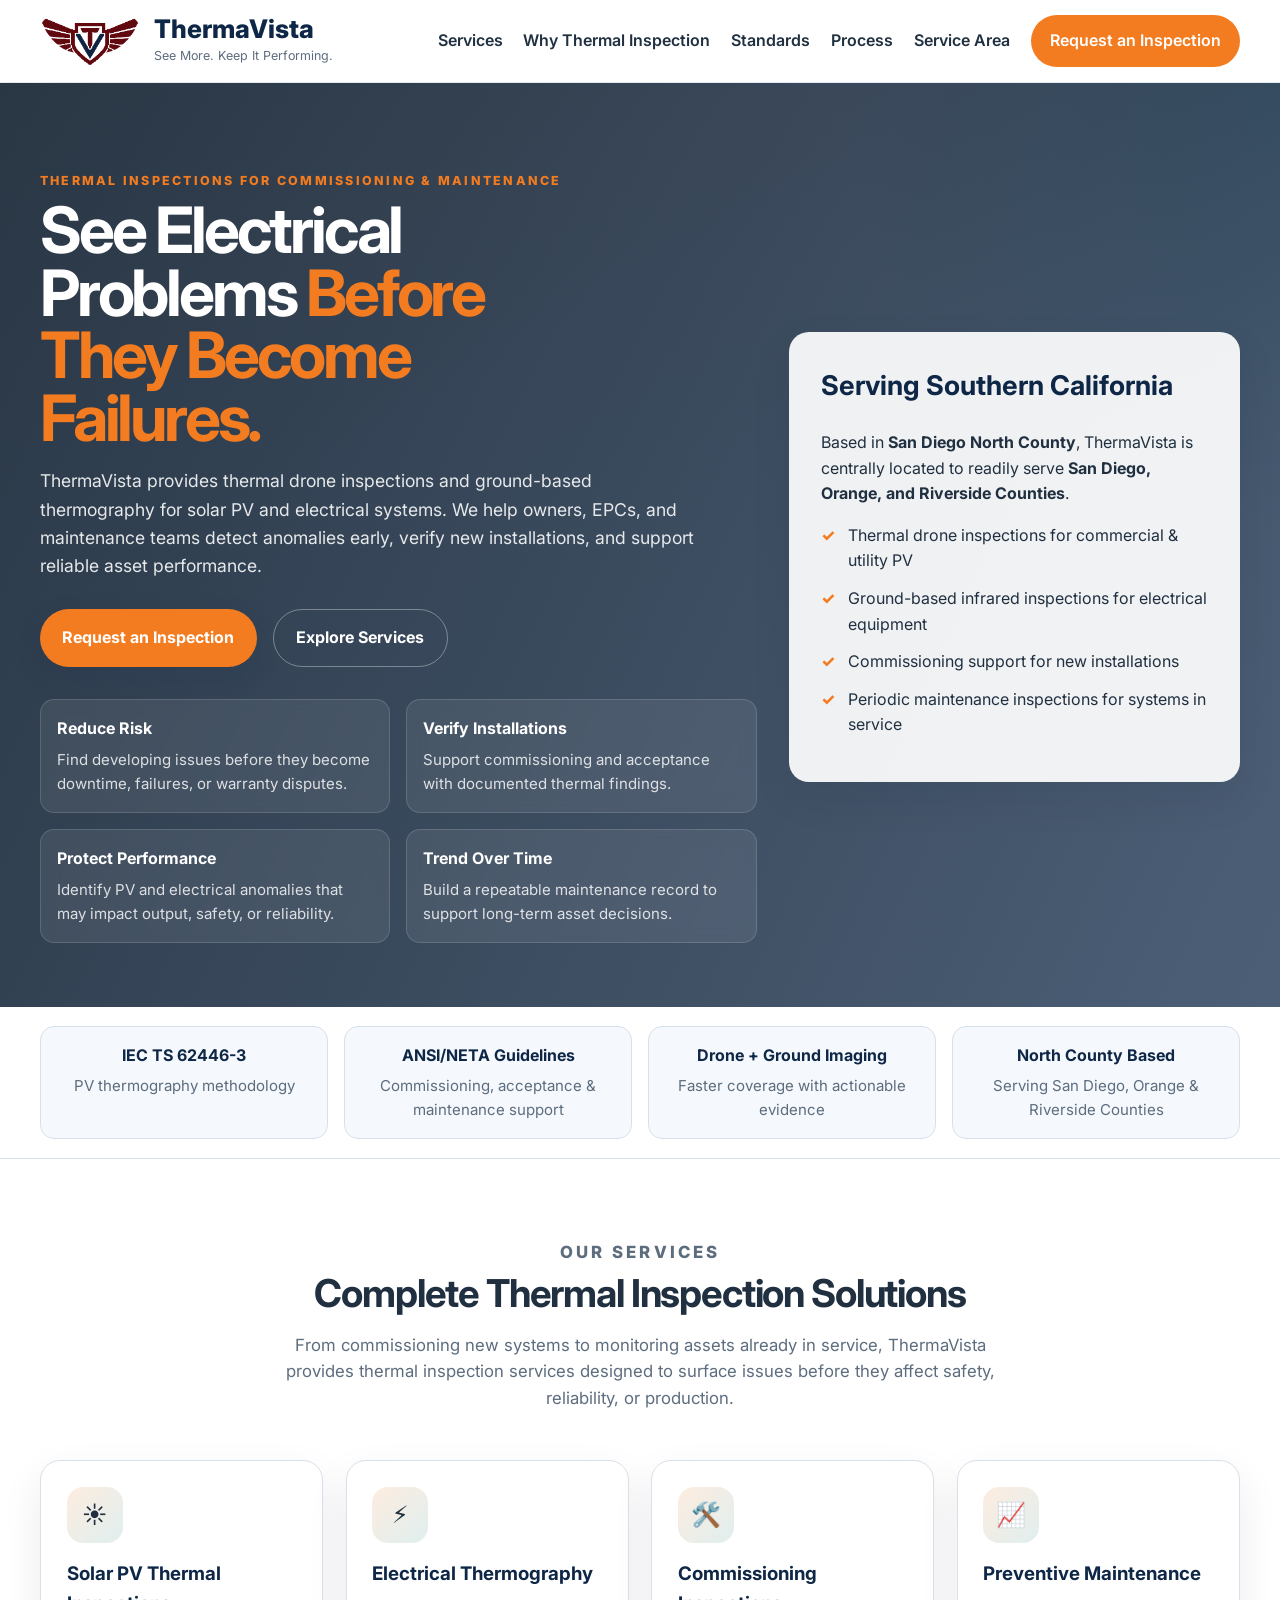
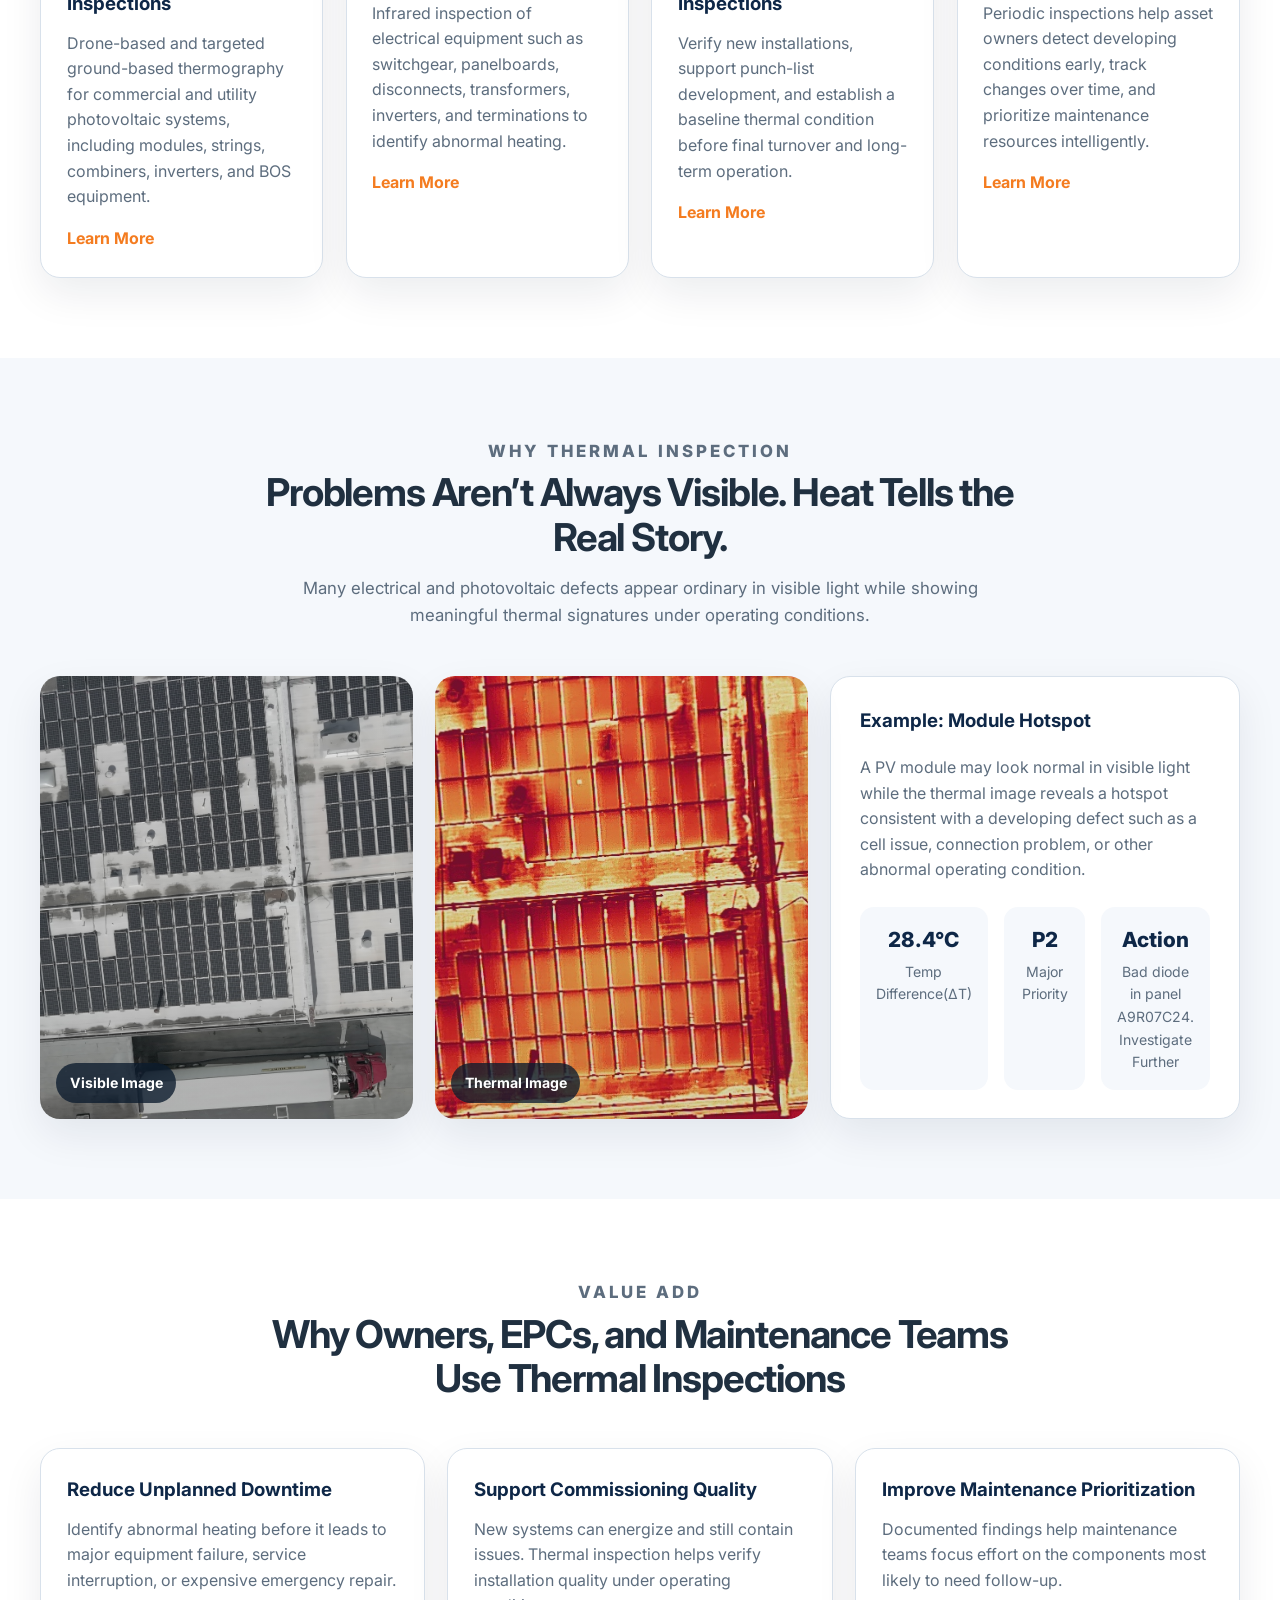
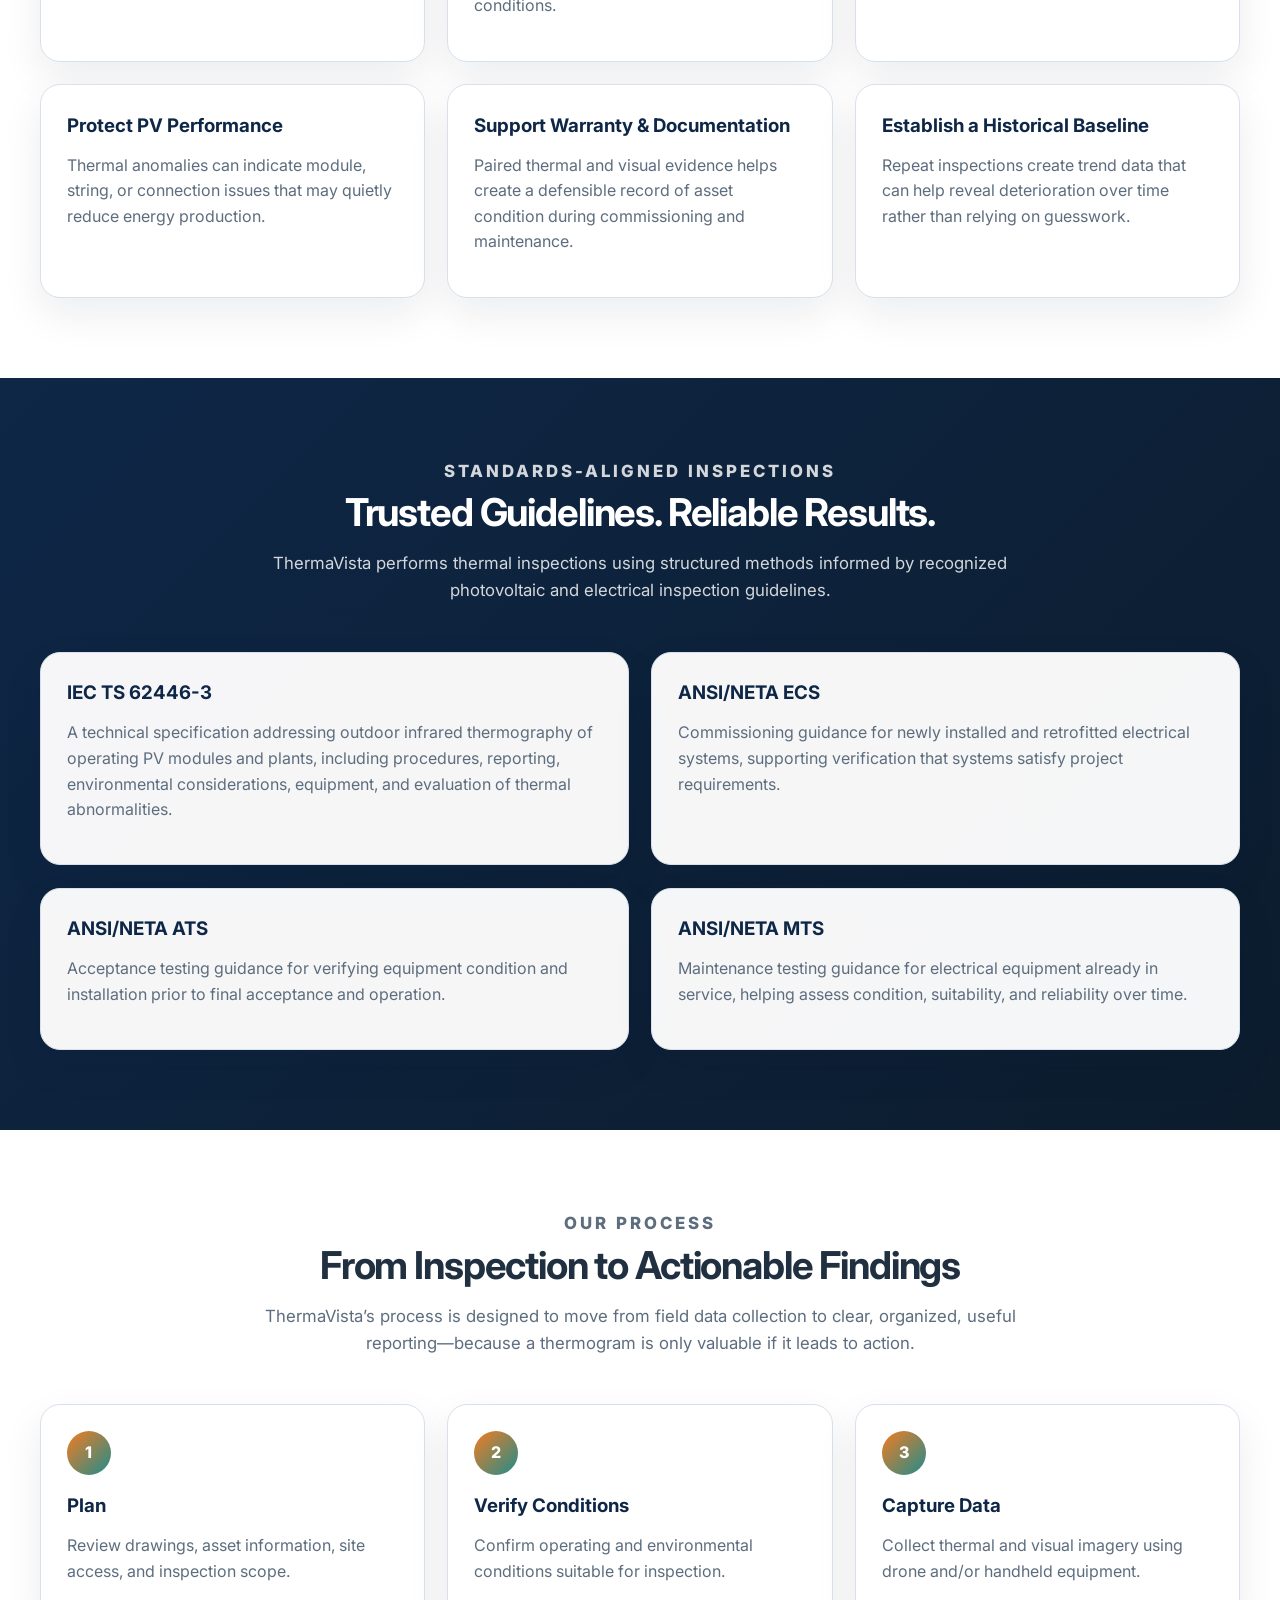
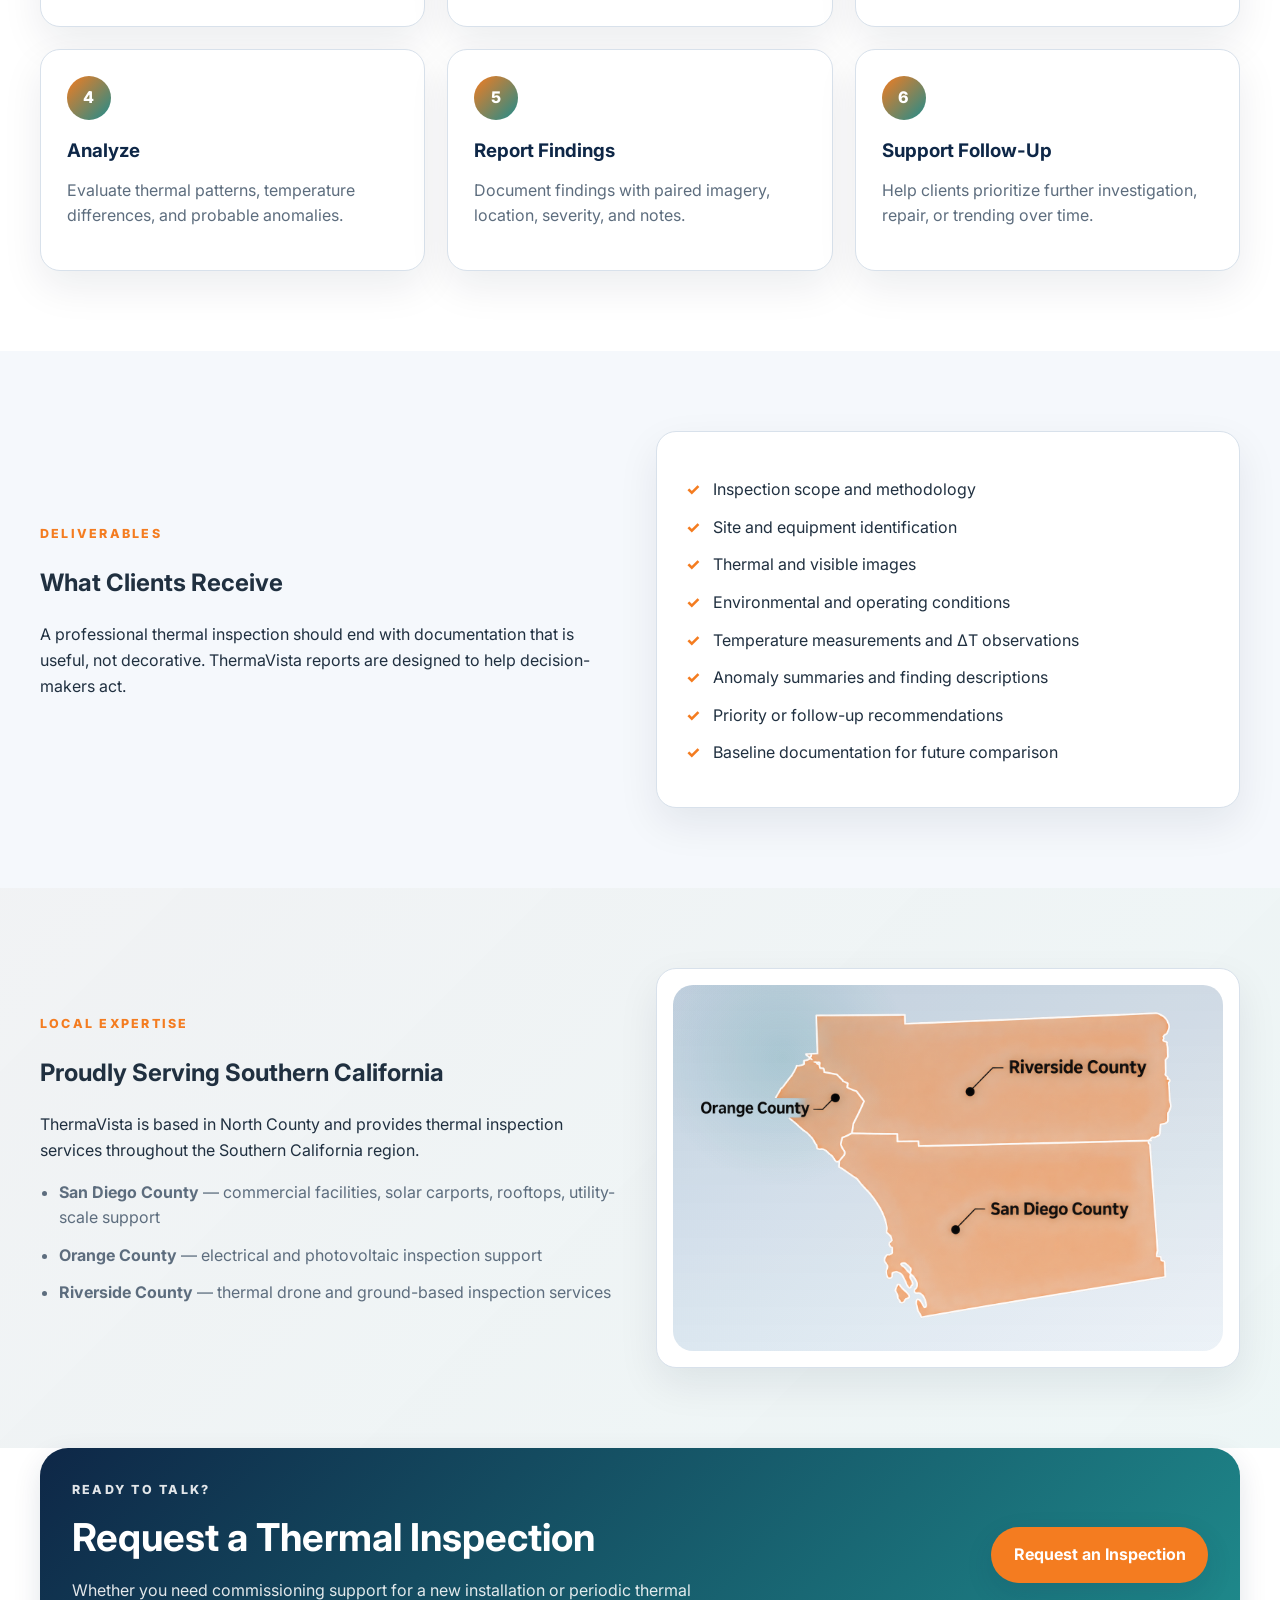
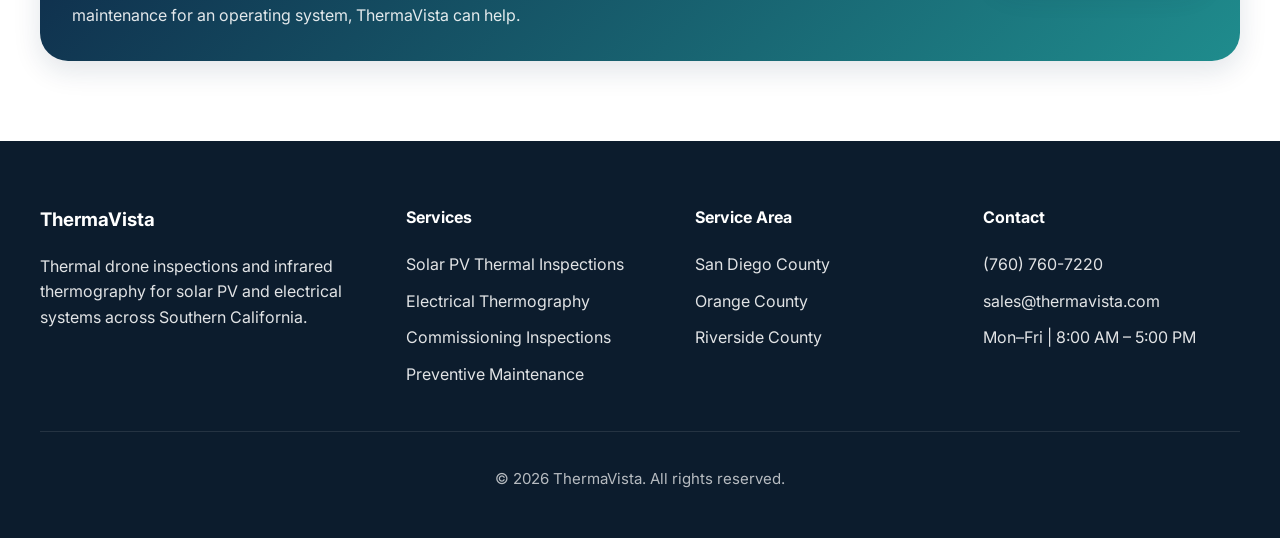
==== commit e7b1b2d7: "Added service map and example images" ====
--- a/index.html
+++ b/index.html
@@ -217,11 +217,11 @@
       </div>
 
       <div class="why-grid">
-        <div class="image-panel visible-image">
+        <div class="image-panel visible-pv-image">
           <div class="image-label">Visible Image</div>
         </div>
 
-        <div class="image-panel thermal-image">
+        <div class="image-panel thermal-pv-image">
           <div class="image-label">Thermal Image</div>
         </div>
 
@@ -235,16 +235,16 @@
 
           <div class="finding-metrics">
             <div class="metric">
-              <span class="metric-value">18.4°C</span>
-              <span class="metric-label">Example ΔT</span>
+              <span class="metric-value">28.4°C</span>
+              <span class="metric-label">Temp Difference(ΔT)</span>
             </div>
             <div class="metric">
               <span class="metric-value">P2</span>
-              <span class="metric-label">Example Priority</span>
+              <span class="metric-label">Major Priority</span>
             </div>
             <div class="metric">
               <span class="metric-value">Action</span>
-              <span class="metric-label">Investigate Further</span>
+              <span class="metric-label">Bad diode in panel A9R07C24. Investigate Further</span>
             </div>
           </div>
         </article>
@@ -460,9 +460,10 @@
 
       <div class="map-card">
         <div class="map-placeholder">
-          <div class="map-region sd">San Diego County</div>
-          <div class="map-region oc">Orange County</div>
-          <div class="map-region rc">Riverside County</div>
+          <img src="./img/semi-transparent-map.png" alt="Southern California, San Diego County, Orange County, Riverside County"/>
+<!--          <div class="map-region sd">San Diego County</div>-->
+<!--          <div class="map-region oc">Orange County</div>-->
+<!--          <div class="map-region rc">Riverside County</div>-->
         </div>
       </div>
     </div>
--- a/css/styles.css
+++ b/css/styles.css
@@ -456,16 +456,16 @@
   box-shadow: var(--shadow-soft);
 }
 
-.visible-image {
+.visible-pv-image {
   background:
     linear-gradient(rgba(0, 0, 0, 0.08), rgba(0, 0, 0, 0.1)),
-    url("https://images.unsplash.com/photo-1509391366360-2e959784a276?auto=format&fit=crop&w=1200&q=80") center/cover no-repeat;
-}
-
-.thermal-image {
+    url("../img/examples/el-super-MAX_1024.JPG") center/cover no-repeat;
+}
+
+.thermal-pv-image {
   background:
-    linear-gradient(135deg, rgba(255, 0, 102, 0.15), rgba(255, 204, 0, 0.18)),
-    radial-gradient(circle at 60% 50%, #ffd54a 0%, #ff7a00 12%, #ff2f6d 26%, #742dd2 52%, #2a0f5f 100%);
+    linear-gradient(rgba(0, 0, 0, 0.08), rgba(0, 0, 0, 0.1)),
+    url("../img/examples/el-super-IRX_1024.jpg") center/cover no-repeat;
 }
 
 .image-label {
@@ -613,7 +613,7 @@
   overflow: hidden;
 }
 
-.map-placeholder::before {
+.map-placeholder_bak::before {
   content: "";
   position: absolute;
   inset: 12% 18% 14% 20%;
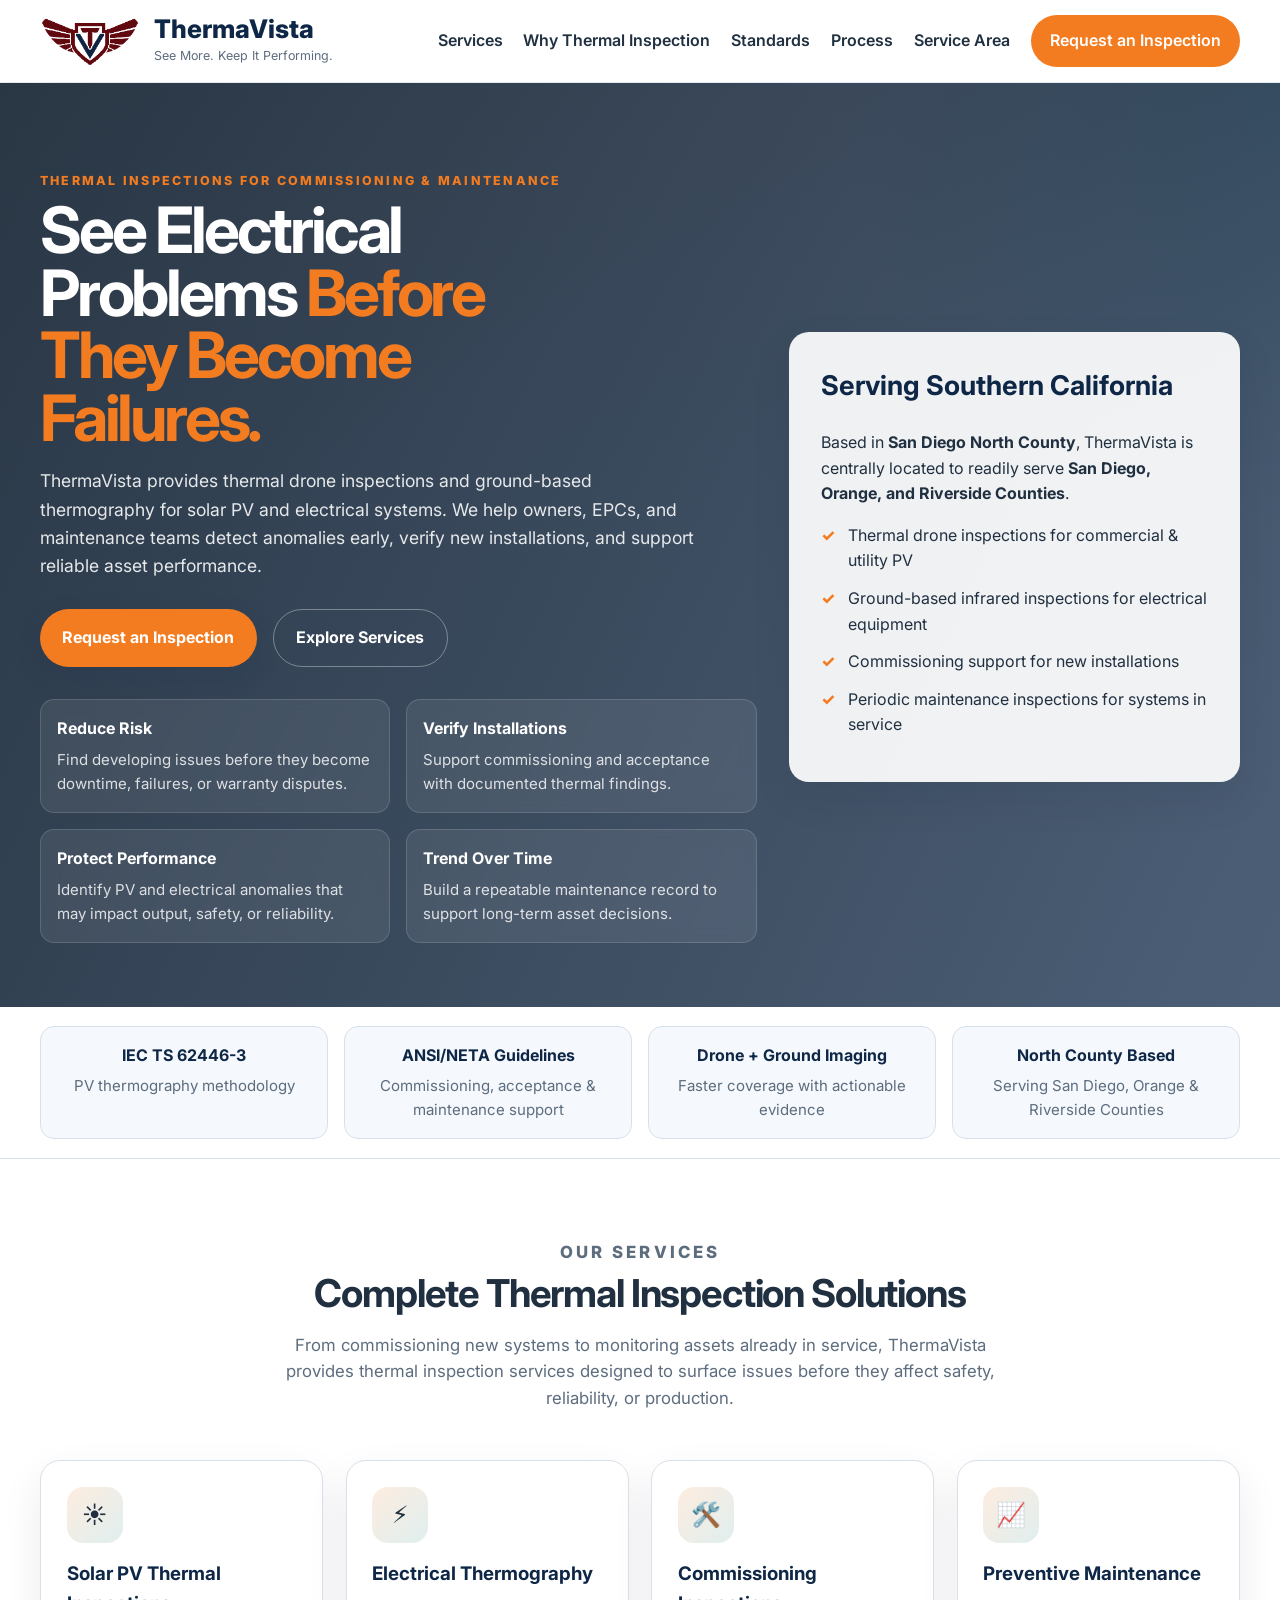
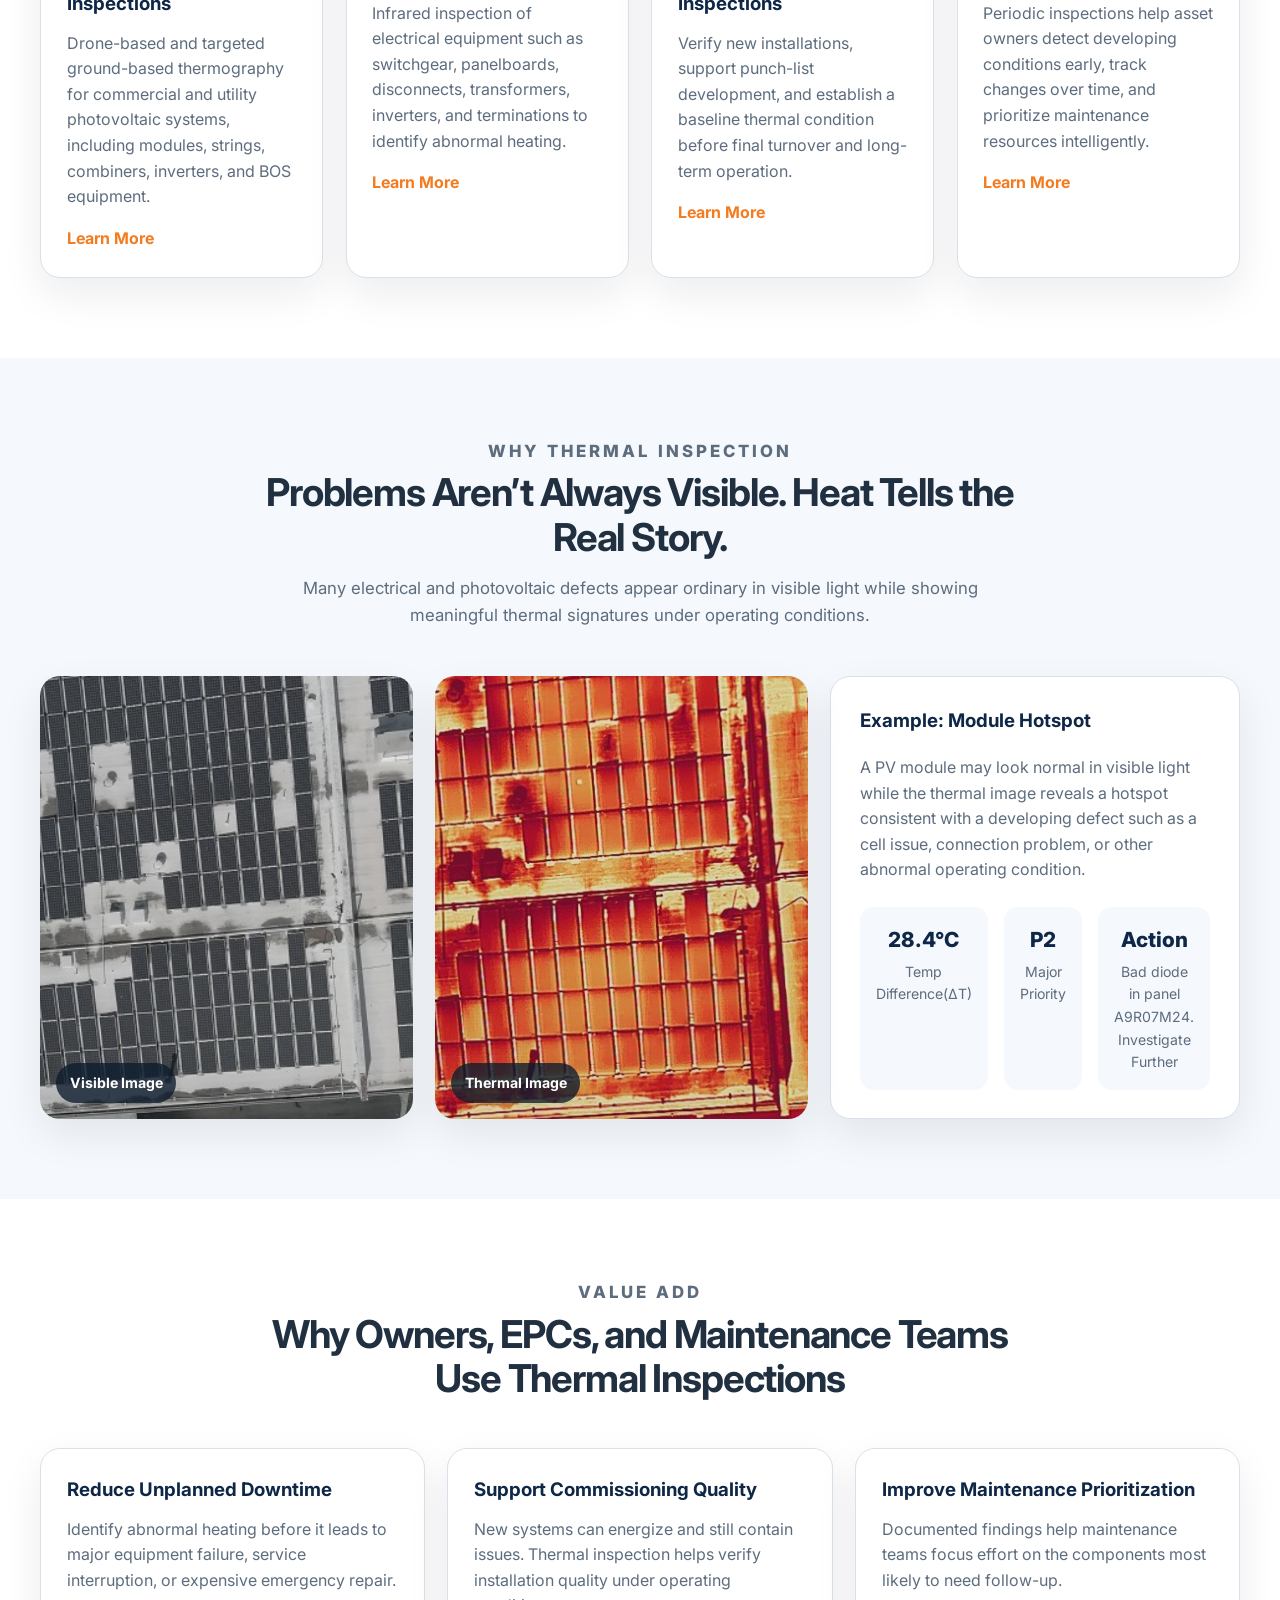
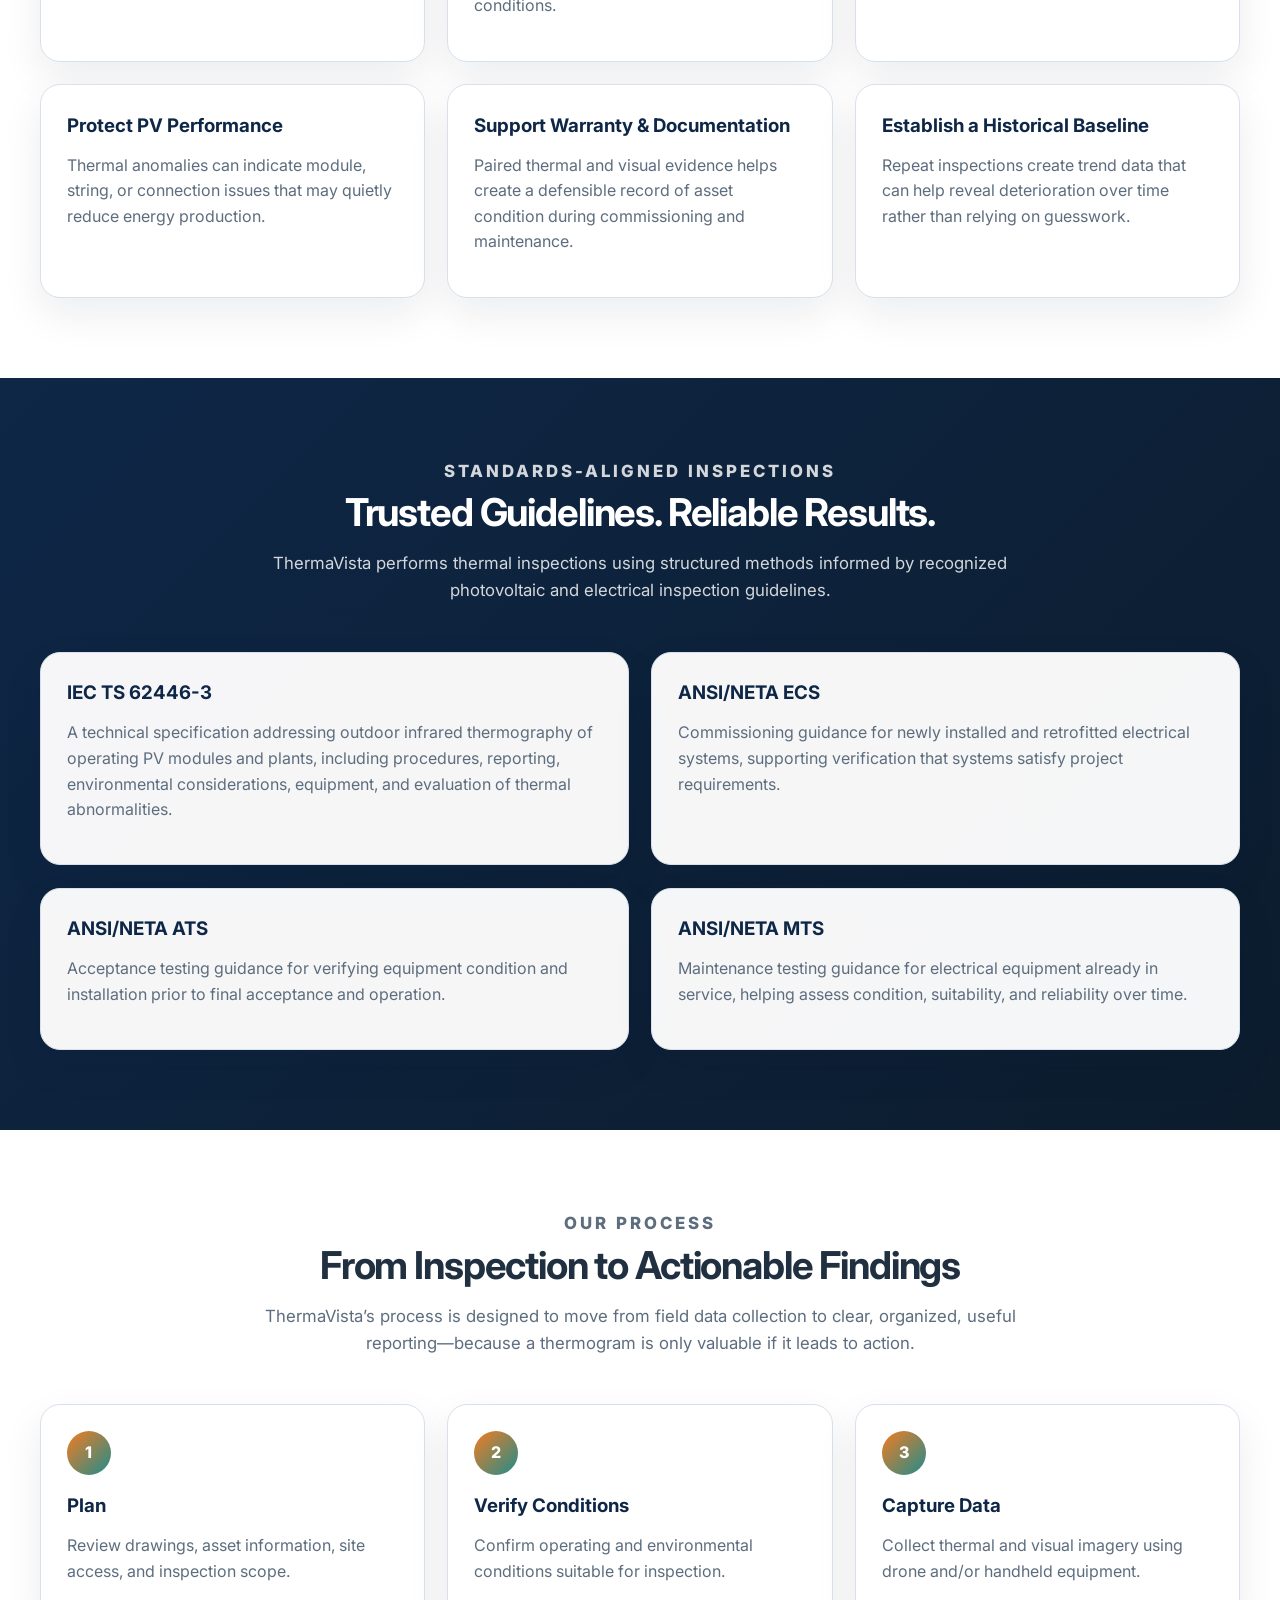
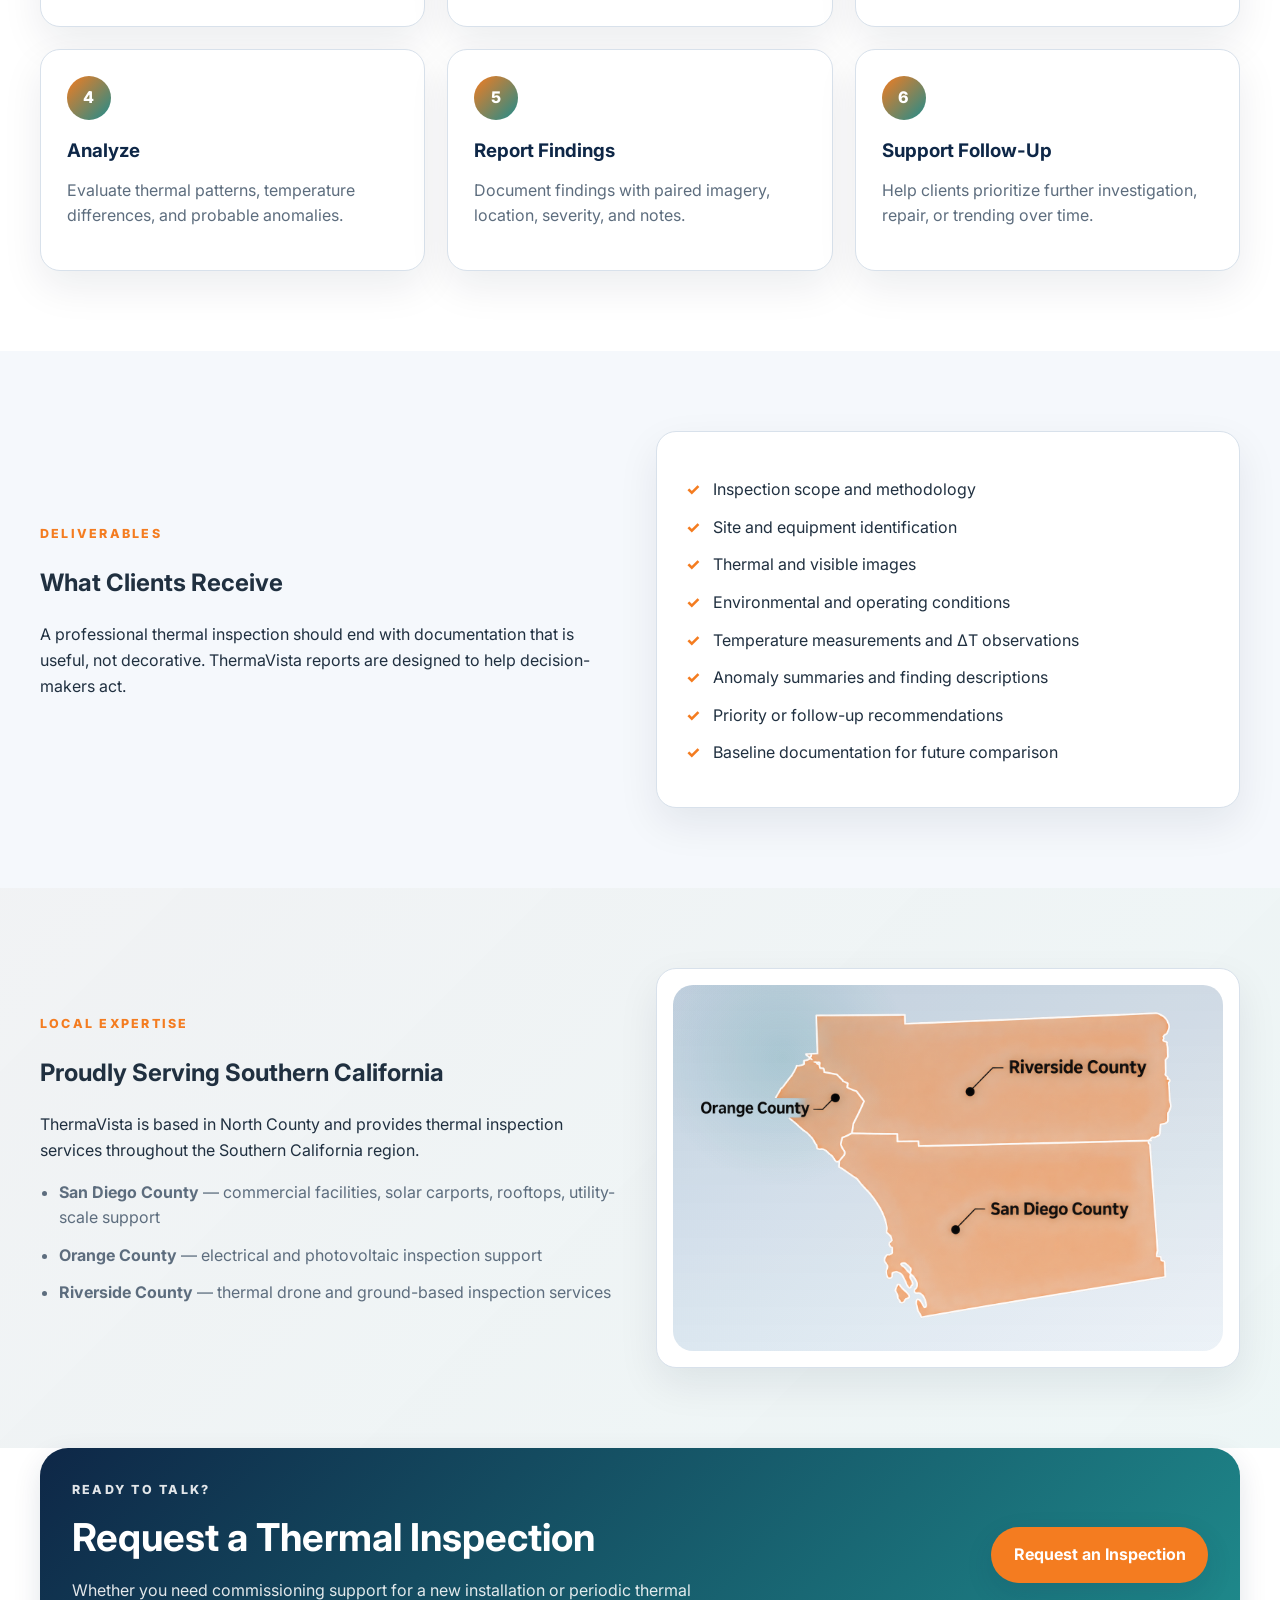
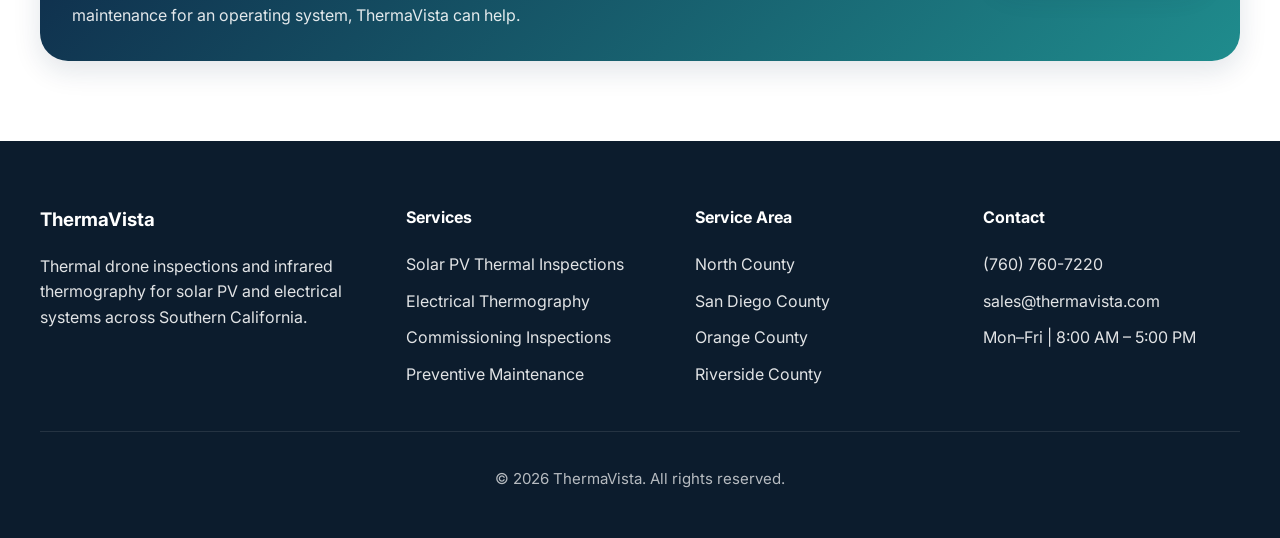
==== commit 451ad5ea: "Added missing landing pages." ====
--- a/index.html
+++ b/index.html
@@ -168,7 +168,7 @@
             Drone-based and targeted ground-based thermography for commercial and utility
             photovoltaic systems, including modules, strings, combiners, inverters, and BOS equipment.
           </p>
-          <a href="#contact" class="text-link">Learn More</a>
+          <a href="./solar-pv-thermal-inspections.html" class="text-link">Learn More</a>
         </article>
 
         <article class="service-card">
@@ -178,7 +178,7 @@
             Infrared inspection of electrical equipment such as switchgear, panelboards,
             disconnects, transformers, inverters, and terminations to identify abnormal heating.
           </p>
-          <a href="#contact" class="text-link">Learn More</a>
+          <a href="./electrical-thermography.html" class="text-link">Learn More</a>
         </article>
 
         <article class="service-card">
@@ -188,7 +188,7 @@
             Verify new installations, support punch-list development, and establish a baseline
             thermal condition before final turnover and long-term operation.
           </p>
-          <a href="#contact" class="text-link">Learn More</a>
+          <a href="./commissioning-inspections.html" class="text-link">Learn More</a>
         </article>
 
         <article class="service-card">
@@ -198,7 +198,7 @@
             Periodic inspections help asset owners detect developing conditions early,
             track changes over time, and prioritize maintenance resources intelligently.
           </p>
-          <a href="#contact" class="text-link">Learn More</a>
+          <a href="./preventive-maintenance.html" class="text-link">Learn More</a>
         </article>
       </div>
     </div>
@@ -244,7 +244,7 @@
             </div>
             <div class="metric">
               <span class="metric-value">Action</span>
-              <span class="metric-label">Bad diode in panel A9R07C24. Investigate Further</span>
+              <span class="metric-label">Bad diode in panel A9R07M24. Investigate Further</span>
             </div>
           </div>
         </article>
@@ -461,16 +461,13 @@
       <div class="map-card">
         <div class="map-placeholder">
           <img src="./img/semi-transparent-map.png" alt="Southern California, San Diego County, Orange County, Riverside County"/>
-<!--          <div class="map-region sd">San Diego County</div>-->
-<!--          <div class="map-region oc">Orange County</div>-->
-<!--          <div class="map-region rc">Riverside County</div>-->
         </div>
       </div>
     </div>
   </section>
 
   <!-- CTA -->
-  <section class="cta-section">
+  <section id="contact" class="cta-section">
     <div class="container cta-card">
       <div>
         <p class="eyebrow">READY TO TALK?</p>
@@ -531,7 +528,7 @@
 
 </main>
 
-<footer id="contact" class="site-footer">
+<footer class="site-footer">
   <div class="container footer-grid">
     <div>
       <h3>ThermaVista</h3>
@@ -544,16 +541,17 @@
     <div>
       <h4>Services</h4>
       <ul class="footer-links">
-        <li><a href="#services">Solar PV Thermal Inspections</a></li>
-        <li><a href="#services">Electrical Thermography</a></li>
-        <li><a href="#services">Commissioning Inspections</a></li>
-        <li><a href="#services">Preventive Maintenance</a></li>
+        <li><a href="./solar-pv-thermal-inspections.html">Solar PV Thermal Inspections</a></li>
+        <li><a href="./electrical-thermography.html">Electrical Thermography</a></li>
+        <li><a href="./commissioning-inspections.html">Commissioning Inspections</a></li>
+        <li><a href="./preventive-maintenance.html">Preventive Maintenance</a></li>
       </ul>
     </div>
 
     <div>
       <h4>Service Area</h4>
       <ul class="footer-links">
+        <li>North County</li>
         <li>San Diego County</li>
         <li>Orange County</li>
         <li>Riverside County</li>
@@ -575,103 +573,7 @@
   </div>
 </footer>
 
-
-<script>
-
-  (() => {
-    const modal = document.getElementById("contactModal");
-    const closeButtons = modal.querySelectorAll("[data-close-modal]");
-    const form = document.getElementById("contactForm");
-    const submitButton = document.getElementById("contactSubmitButton");
-    const status = document.getElementById("contactStatus");
-
-    const WEB3FORMS_URL = "https://api.web3forms.com/submit";
-
-    const openModal = () => {
-      modal.classList.add("is-open");
-      modal.setAttribute("aria-hidden", "false");
-
-      document.body.style.overflow = "hidden";
-
-      document.getElementById("contactName").focus();
-    };
-
-    const closeModal = () => {
-      modal.classList.remove("is-open");
-      modal.setAttribute("aria-hidden", "true");
-
-      document.body.style.overflow = "";
-
-      status.textContent = "";
-    };
-
-    document.querySelectorAll('.contact-btn').forEach(item => {
-      item.addEventListener('click', e => openModal())
-    });
-
-    closeButtons.forEach((button) => {
-      button.addEventListener("click", closeModal);
-    });
-
-    document.addEventListener("keydown", (event) => {
-      if (event.key === "Escape" && modal.classList.contains("is-open")) {
-        closeModal();
-      }
-    });
-
-    form.addEventListener("submit", async (event) => {
-      event.preventDefault();
-
-      if (!form.reportValidity()) {
-        return;
-      }
-
-      submitButton.disabled = true;
-      submitButton.textContent = "Sending...";
-      status.textContent = "";
-
-      try {
-        const formData = new FormData(form);
-        const botCheck = formData.get("botcheck").value;
-        if (botCheck && botCheck.trim() !== "") {
-          console.warn("Spam submission blocked.");
-          return;
-        }
-
-        const response = await fetch(WEB3FORMS_URL, {
-          method: "POST",
-          body: formData
-        });
-
-        const result = await response.json();
-
-        if (!response.ok || !result.success) {
-          throw new Error(
-            result.message || "Unable to send message."
-          );
-        }
-
-        form.reset();
-
-        status.textContent = "Message sent successfully.";
-
-        setTimeout(() => {
-          closeModal();
-        }, 500);
-
-      } catch (error) {
-        console.error(error);
-
-        status.textContent =
-          "There was a problem sending your message. Please try again or give us a call.";
-      } finally {
-        submitButton.disabled = false;
-        submitButton.textContent = "Submit";
-      }
-    });
-  })();
-
-</script>
+<script src="./js/app.js"></script>
 
 </body>
 </html>
--- a/css/styles.css
+++ b/css/styles.css
@@ -429,6 +429,8 @@
   color: var(--color-text-soft);
 }
 
+
+
 .card-icon {
   width: 56px;
   height: 56px;
